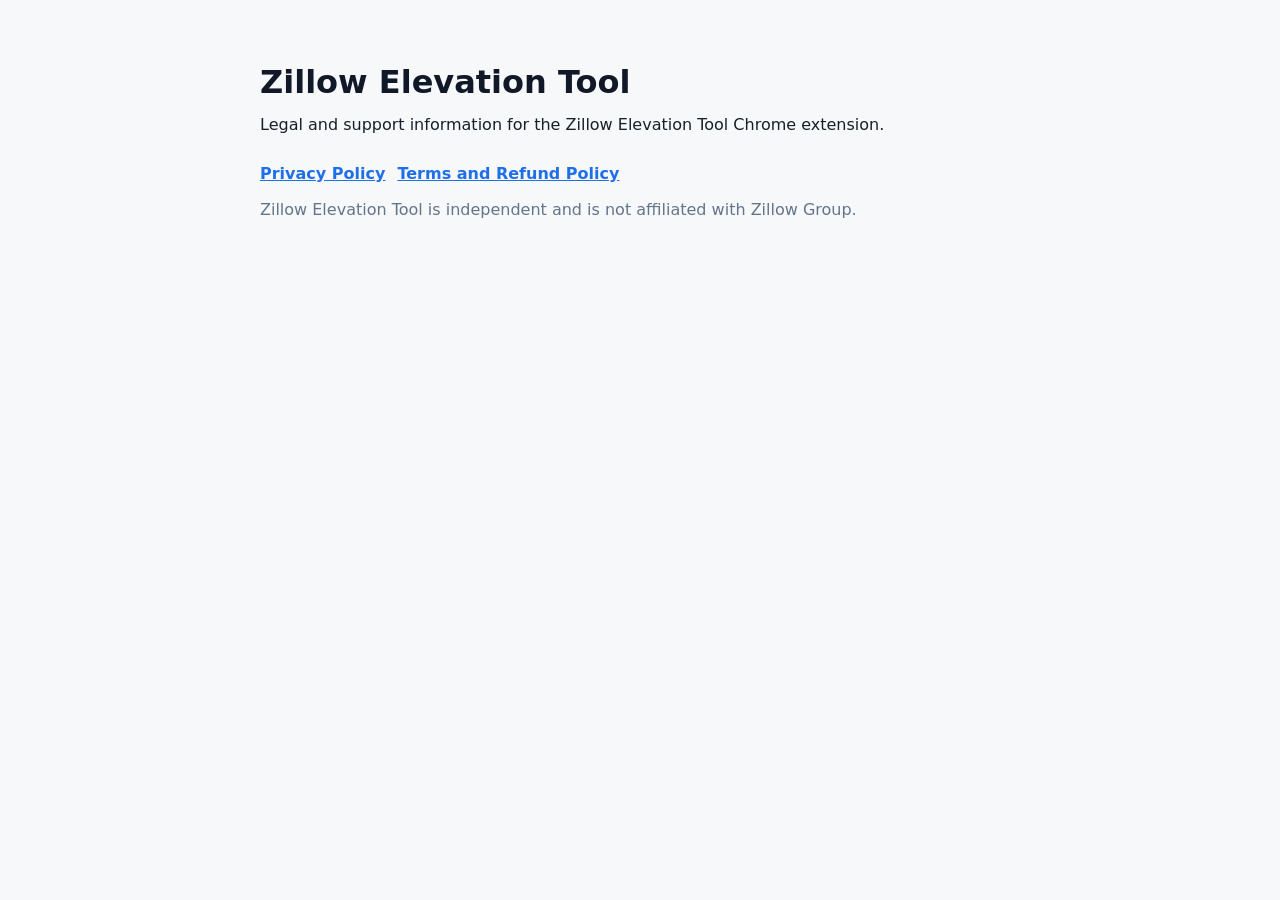
==== index.html @ 198ce844 "Publish legal pages" ====
<!doctype html>
<html lang="en">
  <head>
    <meta charset="utf-8" />
    <meta name="viewport" content="width=device-width, initial-scale=1" />
    <title>Zillow Elevation Tool</title>
    <link rel="stylesheet" href="./styles.css" />
  </head>
  <body>
    <main>
      <h1>Zillow Elevation Tool</h1>
      <p>Legal and support information for the Zillow Elevation Tool Chrome extension.</p>
      <nav>
        <a href="./privacy.html">Privacy Policy</a>
        <a href="./terms.html">Terms and Refund Policy</a>
      </nav>
      <p class="muted">Zillow Elevation Tool is independent and is not affiliated with Zillow Group.</p>
    </main>
  </body>
</html>
---- styles.css ----
body {
  margin: 0;
  background: #f6f8fa;
  color: #17202a;
  font-family: Inter, ui-sans-serif, system-ui, -apple-system, BlinkMacSystemFont, "Segoe UI", sans-serif;
  font-size: 16px;
  line-height: 1.55;
}

main {
  max-width: 760px;
  margin: 0 auto;
  padding: 48px 20px 72px;
}

h1,
h2,
p {
  margin: 0;
}

h1 {
  margin-top: 16px;
  color: #111827;
  font-size: 32px;
  line-height: 1.15;
}

h2 {
  margin-top: 28px;
  color: #1f2937;
  font-size: 18px;
}

p {
  margin-top: 12px;
}

a {
  color: #1f6feb;
  font-weight: 700;
}

nav {
  display: flex;
  flex-wrap: wrap;
  gap: 12px;
  margin-top: 24px;
}

.muted {
  color: #64748b;
}
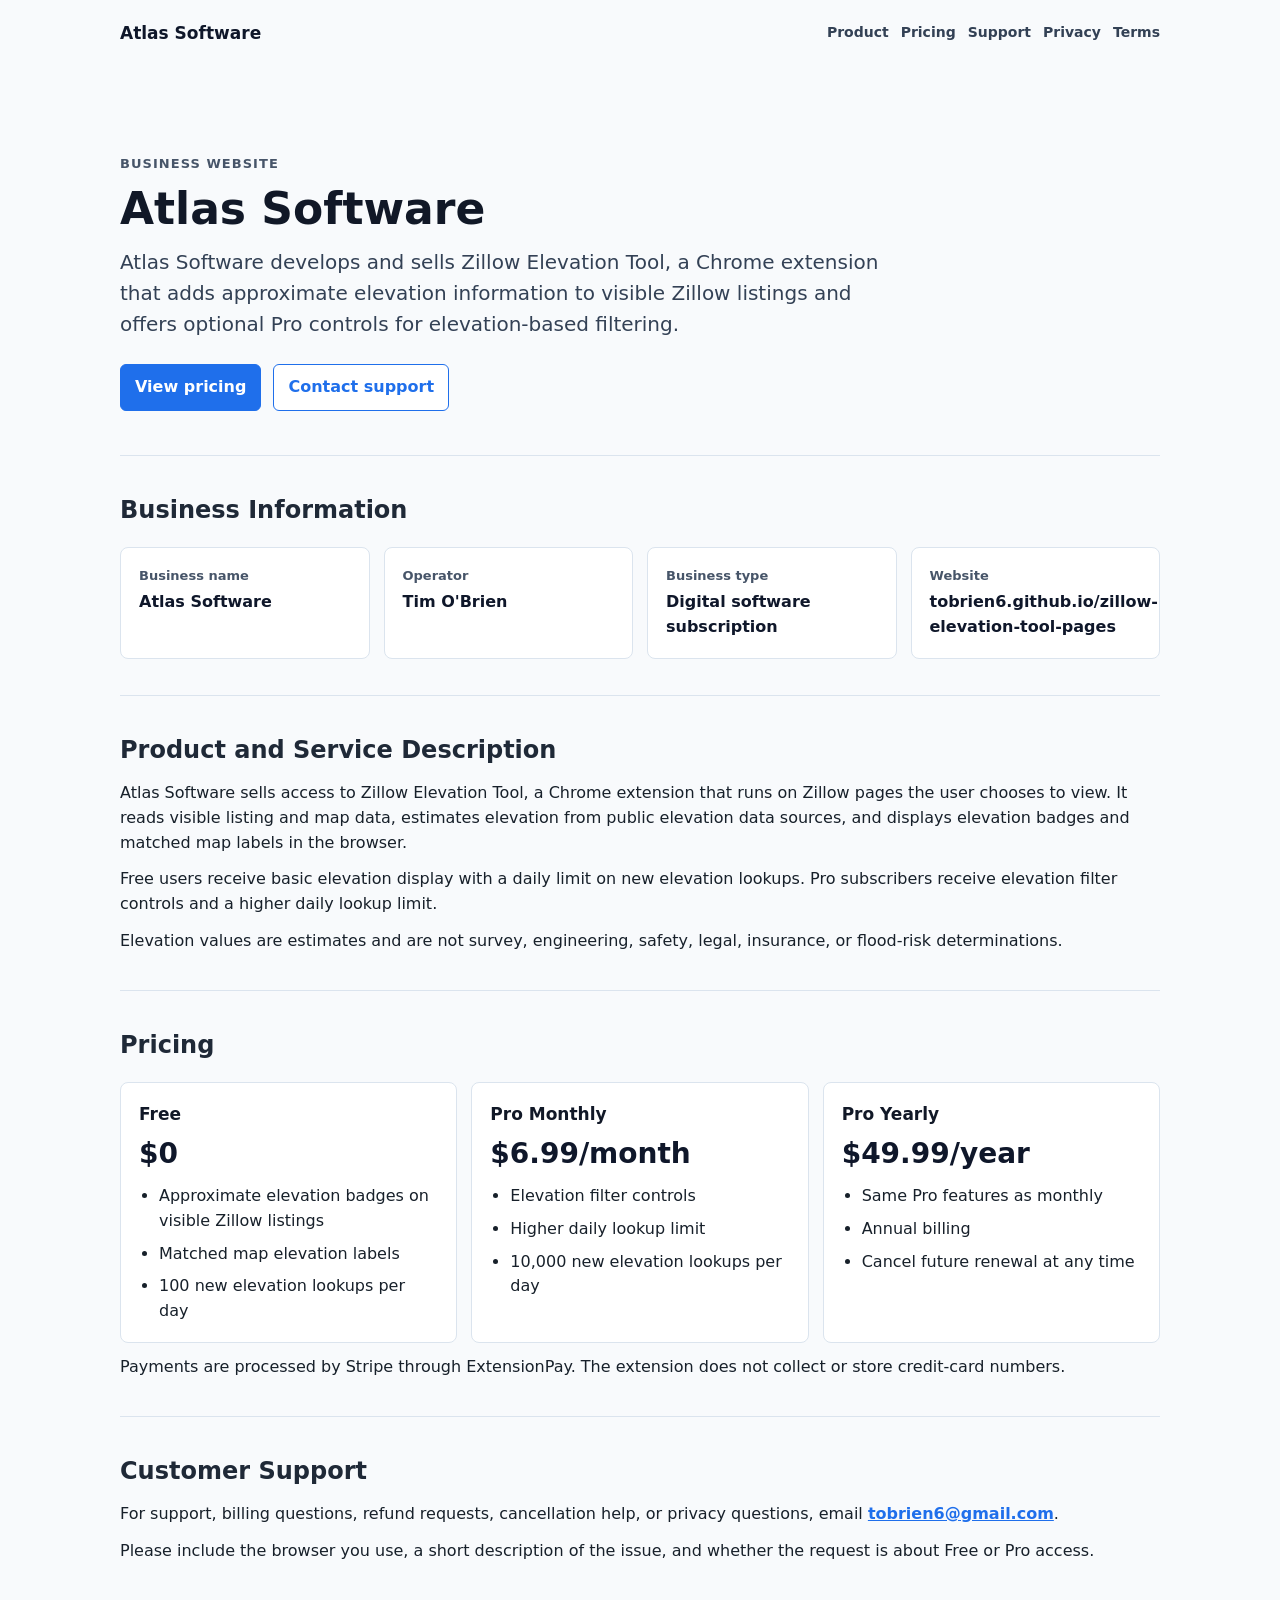
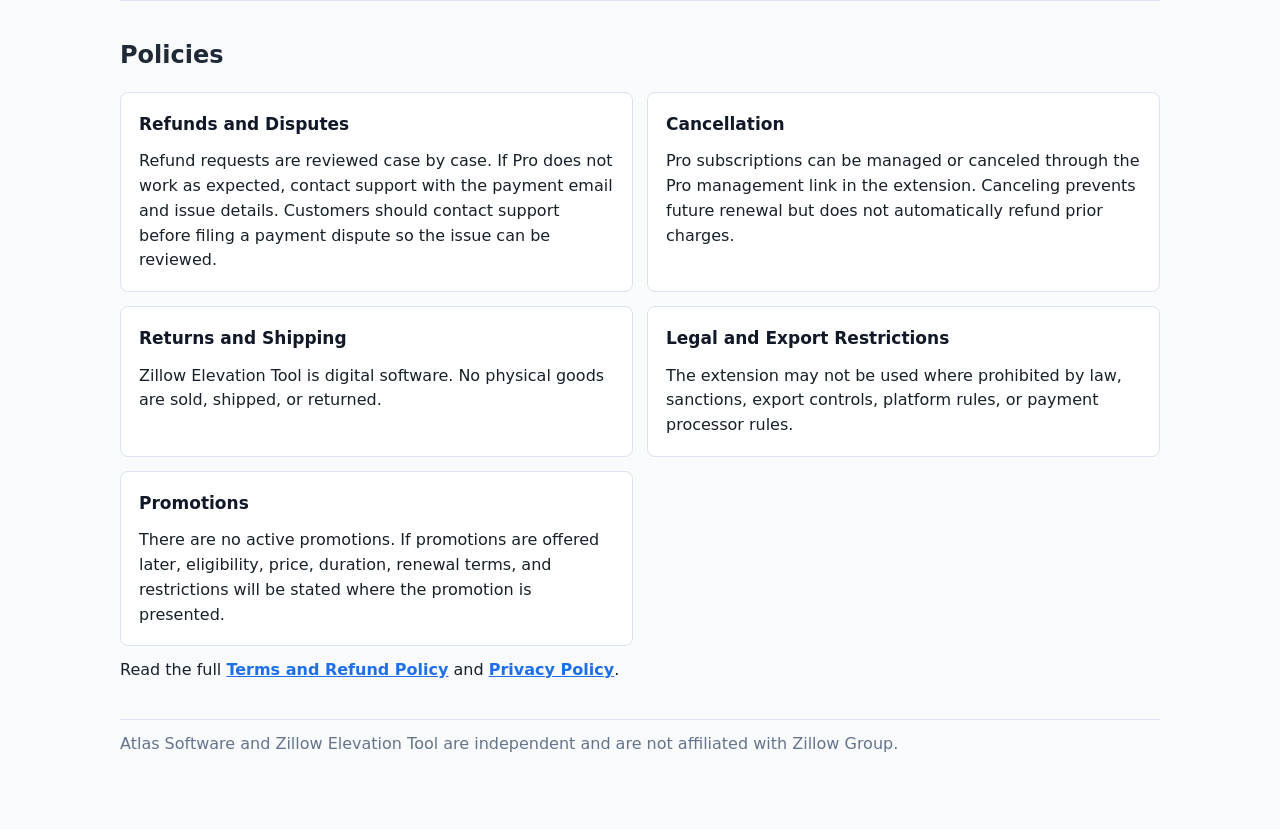
==== commit a9b6ed89: "Update Stripe business website" ====
--- a/index.html
+++ b/index.html
@@ -3,18 +3,186 @@
   <head>
     <meta charset="utf-8" />
     <meta name="viewport" content="width=device-width, initial-scale=1" />
-    <title>Zillow Elevation Tool</title>
+    <meta
+      name="description"
+      content="Business, product, support, pricing, refund, cancellation, and privacy information for Atlas Software and Zillow Elevation Tool."
+    />
+    <title>Atlas Software | Zillow Elevation Tool</title>
     <link rel="stylesheet" href="./styles.css" />
   </head>
   <body>
+    <header class="site-header">
+      <a class="brand" href="./index.html">Atlas Software</a>
+      <nav aria-label="Primary">
+        <a href="#product">Product</a>
+        <a href="#pricing">Pricing</a>
+        <a href="#support">Support</a>
+        <a href="./privacy.html">Privacy</a>
+        <a href="./terms.html">Terms</a>
+      </nav>
+    </header>
+
     <main>
-      <h1>Zillow Elevation Tool</h1>
-      <p>Legal and support information for the Zillow Elevation Tool Chrome extension.</p>
-      <nav>
-        <a href="./privacy.html">Privacy Policy</a>
-        <a href="./terms.html">Terms and Refund Policy</a>
-      </nav>
-      <p class="muted">Zillow Elevation Tool is independent and is not affiliated with Zillow Group.</p>
+      <section class="hero">
+        <p class="eyebrow">Business website</p>
+        <h1>Atlas Software</h1>
+        <p class="lead">
+          Atlas Software develops and sells Zillow Elevation Tool, a Chrome
+          extension that adds approximate elevation information to visible
+          Zillow listings and offers optional Pro controls for elevation-based
+          filtering.
+        </p>
+        <div class="hero-actions">
+          <a class="button" href="#pricing">View pricing</a>
+          <a class="button button-secondary" href="#support">Contact support</a>
+        </div>
+      </section>
+
+      <section id="business" class="section">
+        <h2>Business Information</h2>
+        <div class="detail-grid">
+          <div>
+            <strong>Business name</strong>
+            <span>Atlas Software</span>
+          </div>
+          <div>
+            <strong>Operator</strong>
+            <span>Tim O'Brien</span>
+          </div>
+          <div>
+            <strong>Business type</strong>
+            <span>Digital software subscription</span>
+          </div>
+          <div>
+            <strong>Website</strong>
+            <span>tobrien6.github.io/zillow-elevation-tool-pages</span>
+          </div>
+        </div>
+      </section>
+
+      <section id="product" class="section">
+        <h2>Product and Service Description</h2>
+        <p>
+          Atlas Software sells access to Zillow Elevation Tool, a Chrome
+          extension that runs on Zillow pages the user chooses to view. It reads
+          visible listing and map data, estimates elevation from public
+          elevation data sources, and displays elevation badges and matched map
+          labels in the browser.
+        </p>
+        <p>
+          Free users receive basic elevation display with a daily limit on new
+          elevation lookups. Pro subscribers receive elevation filter controls
+          and a higher daily lookup limit.
+        </p>
+        <p>
+          Elevation values are estimates and are not survey, engineering,
+          safety, legal, insurance, or flood-risk determinations.
+        </p>
+      </section>
+
+      <section id="pricing" class="section">
+        <h2>Pricing</h2>
+        <div class="pricing-grid">
+          <article>
+            <h3>Free</h3>
+            <p class="price">$0</p>
+            <ul>
+              <li>Approximate elevation badges on visible Zillow listings</li>
+              <li>Matched map elevation labels</li>
+              <li>100 new elevation lookups per day</li>
+            </ul>
+          </article>
+          <article>
+            <h3>Pro Monthly</h3>
+            <p class="price">$6.99/month</p>
+            <ul>
+              <li>Elevation filter controls</li>
+              <li>Higher daily lookup limit</li>
+              <li>10,000 new elevation lookups per day</li>
+            </ul>
+          </article>
+          <article>
+            <h3>Pro Yearly</h3>
+            <p class="price">$49.99/year</p>
+            <ul>
+              <li>Same Pro features as monthly</li>
+              <li>Annual billing</li>
+              <li>Cancel future renewal at any time</li>
+            </ul>
+          </article>
+        </div>
+        <p>
+          Payments are processed by Stripe through ExtensionPay. The extension
+          does not collect or store credit-card numbers.
+        </p>
+      </section>
+
+      <section id="support" class="section">
+        <h2>Customer Support</h2>
+        <p>
+          For support, billing questions, refund requests, cancellation help, or
+          privacy questions, email
+          <a href="mailto:tobrien6@gmail.com">tobrien6@gmail.com</a>.
+        </p>
+        <p>
+          Please include the browser you use, a short description of the issue,
+          and whether the request is about Free or Pro access.
+        </p>
+      </section>
+
+      <section id="policies" class="section">
+        <h2>Policies</h2>
+        <div class="policy-list">
+          <article>
+            <h3>Refunds and Disputes</h3>
+            <p>
+              Refund requests are reviewed case by case. If Pro does not work as
+              expected, contact support with the payment email and issue
+              details. Customers should contact support before filing a payment
+              dispute so the issue can be reviewed.
+            </p>
+          </article>
+          <article>
+            <h3>Cancellation</h3>
+            <p>
+              Pro subscriptions can be managed or canceled through the Pro
+              management link in the extension. Canceling prevents future
+              renewal but does not automatically refund prior charges.
+            </p>
+          </article>
+          <article>
+            <h3>Returns and Shipping</h3>
+            <p>
+              Zillow Elevation Tool is digital software. No physical goods are
+              sold, shipped, or returned.
+            </p>
+          </article>
+          <article>
+            <h3>Legal and Export Restrictions</h3>
+            <p>
+              The extension may not be used where prohibited by law, sanctions,
+              export controls, platform rules, or payment processor rules.
+            </p>
+          </article>
+          <article>
+            <h3>Promotions</h3>
+            <p>
+              There are no active promotions. If promotions are offered later,
+              eligibility, price, duration, renewal terms, and restrictions will
+              be stated where the promotion is presented.
+            </p>
+          </article>
+        </div>
+        <p>
+          Read the full <a href="./terms.html">Terms and Refund Policy</a> and
+          <a href="./privacy.html">Privacy Policy</a>.
+        </p>
+      </section>
+
+      <p class="muted">
+        Atlas Software and Zillow Elevation Tool are independent and are not
+        affiliated with Zillow Group.
+      </p>
     </main>
   </body>
 </html>
--- a/styles.css
+++ b/styles.css
@@ -1,35 +1,64 @@
 body {
   margin: 0;
-  background: #f6f8fa;
+  background: #f8fafc;
   color: #17202a;
-  font-family: Inter, ui-sans-serif, system-ui, -apple-system, BlinkMacSystemFont, "Segoe UI", sans-serif;
+  font-family:
+    Inter,
+    ui-sans-serif,
+    system-ui,
+    -apple-system,
+    BlinkMacSystemFont,
+    "Segoe UI",
+    sans-serif;
   font-size: 16px;
   line-height: 1.55;
 }
 
+.site-header {
+  display: flex;
+  align-items: center;
+  justify-content: space-between;
+  gap: 20px;
+  max-width: 1040px;
+  margin: 0 auto;
+  padding: 20px;
+}
+
+.brand {
+  color: #0f172a;
+  font-size: 17px;
+  font-weight: 800;
+  text-decoration: none;
+}
+
 main {
-  max-width: 760px;
+  max-width: 1040px;
   margin: 0 auto;
-  padding: 48px 20px 72px;
+  padding: 20px 20px 72px;
 }
 
 h1,
 h2,
+h3,
 p {
   margin: 0;
 }
 
 h1 {
-  margin-top: 16px;
   color: #111827;
-  font-size: 32px;
+  font-size: 44px;
   line-height: 1.15;
 }
 
 h2 {
-  margin-top: 28px;
+  margin-top: 0;
   color: #1f2937;
-  font-size: 18px;
+  font-size: 24px;
+}
+
+h3 {
+  color: #111827;
+  font-size: 17px;
 }
 
 p {
@@ -45,9 +74,149 @@
   display: flex;
   flex-wrap: wrap;
   gap: 12px;
+}
+
+nav a {
+  color: #334155;
+  font-size: 14px;
+  text-decoration: none;
+}
+
+nav a:hover {
+  color: #1f6feb;
+  text-decoration: underline;
+}
+
+ul {
+  margin: 14px 0 0;
+  padding-left: 20px;
+}
+
+li + li {
+  margin-top: 8px;
+}
+
+.hero {
+  padding: 56px 0 44px;
+  border-bottom: 1px solid #dbe4ee;
+}
+
+.eyebrow {
+  color: #475569;
+  font-size: 13px;
+  font-weight: 800;
+  letter-spacing: 0.08em;
+  margin-bottom: 10px;
+  text-transform: uppercase;
+}
+
+.lead {
+  max-width: 760px;
+  color: #334155;
+  font-size: 20px;
+}
+
+.hero-actions {
+  display: flex;
+  flex-wrap: wrap;
+  gap: 12px;
   margin-top: 24px;
+}
+
+.button {
+  border: 1px solid #1f6feb;
+  border-radius: 6px;
+  background: #1f6feb;
+  color: #ffffff;
+  display: inline-flex;
+  font-weight: 800;
+  padding: 10px 14px;
+  text-decoration: none;
+}
+
+.button-secondary {
+  background: #ffffff;
+  color: #1f6feb;
+}
+
+.section {
+  padding: 36px 0;
+  border-bottom: 1px solid #dbe4ee;
+}
+
+.detail-grid,
+.pricing-grid,
+.policy-list {
+  display: grid;
+  gap: 14px;
+  margin-top: 18px;
+}
+
+.detail-grid {
+  grid-template-columns: repeat(4, minmax(0, 1fr));
+}
+
+.detail-grid div,
+.pricing-grid article,
+.policy-list article {
+  border: 1px solid #dbe4ee;
+  border-radius: 8px;
+  background: #ffffff;
+  padding: 18px;
+}
+
+.detail-grid strong,
+.detail-grid span {
+  display: block;
+}
+
+.detail-grid strong {
+  color: #475569;
+  font-size: 13px;
+}
+
+.detail-grid span {
+  margin-top: 4px;
+  color: #0f172a;
+  font-weight: 700;
+}
+
+.pricing-grid {
+  grid-template-columns: repeat(3, minmax(0, 1fr));
+}
+
+.policy-list {
+  grid-template-columns: repeat(2, minmax(0, 1fr));
+}
+
+.price {
+  color: #0f172a;
+  font-size: 28px;
+  font-weight: 850;
+  line-height: 1.1;
 }
 
 .muted {
   color: #64748b;
 }
+
+@media (max-width: 760px) {
+  .site-header {
+    align-items: flex-start;
+    flex-direction: column;
+  }
+
+  h1 {
+    font-size: 34px;
+  }
+
+  .lead {
+    font-size: 18px;
+  }
+
+  .detail-grid,
+  .pricing-grid,
+  .policy-list {
+    grid-template-columns: 1fr;
+  }
+}
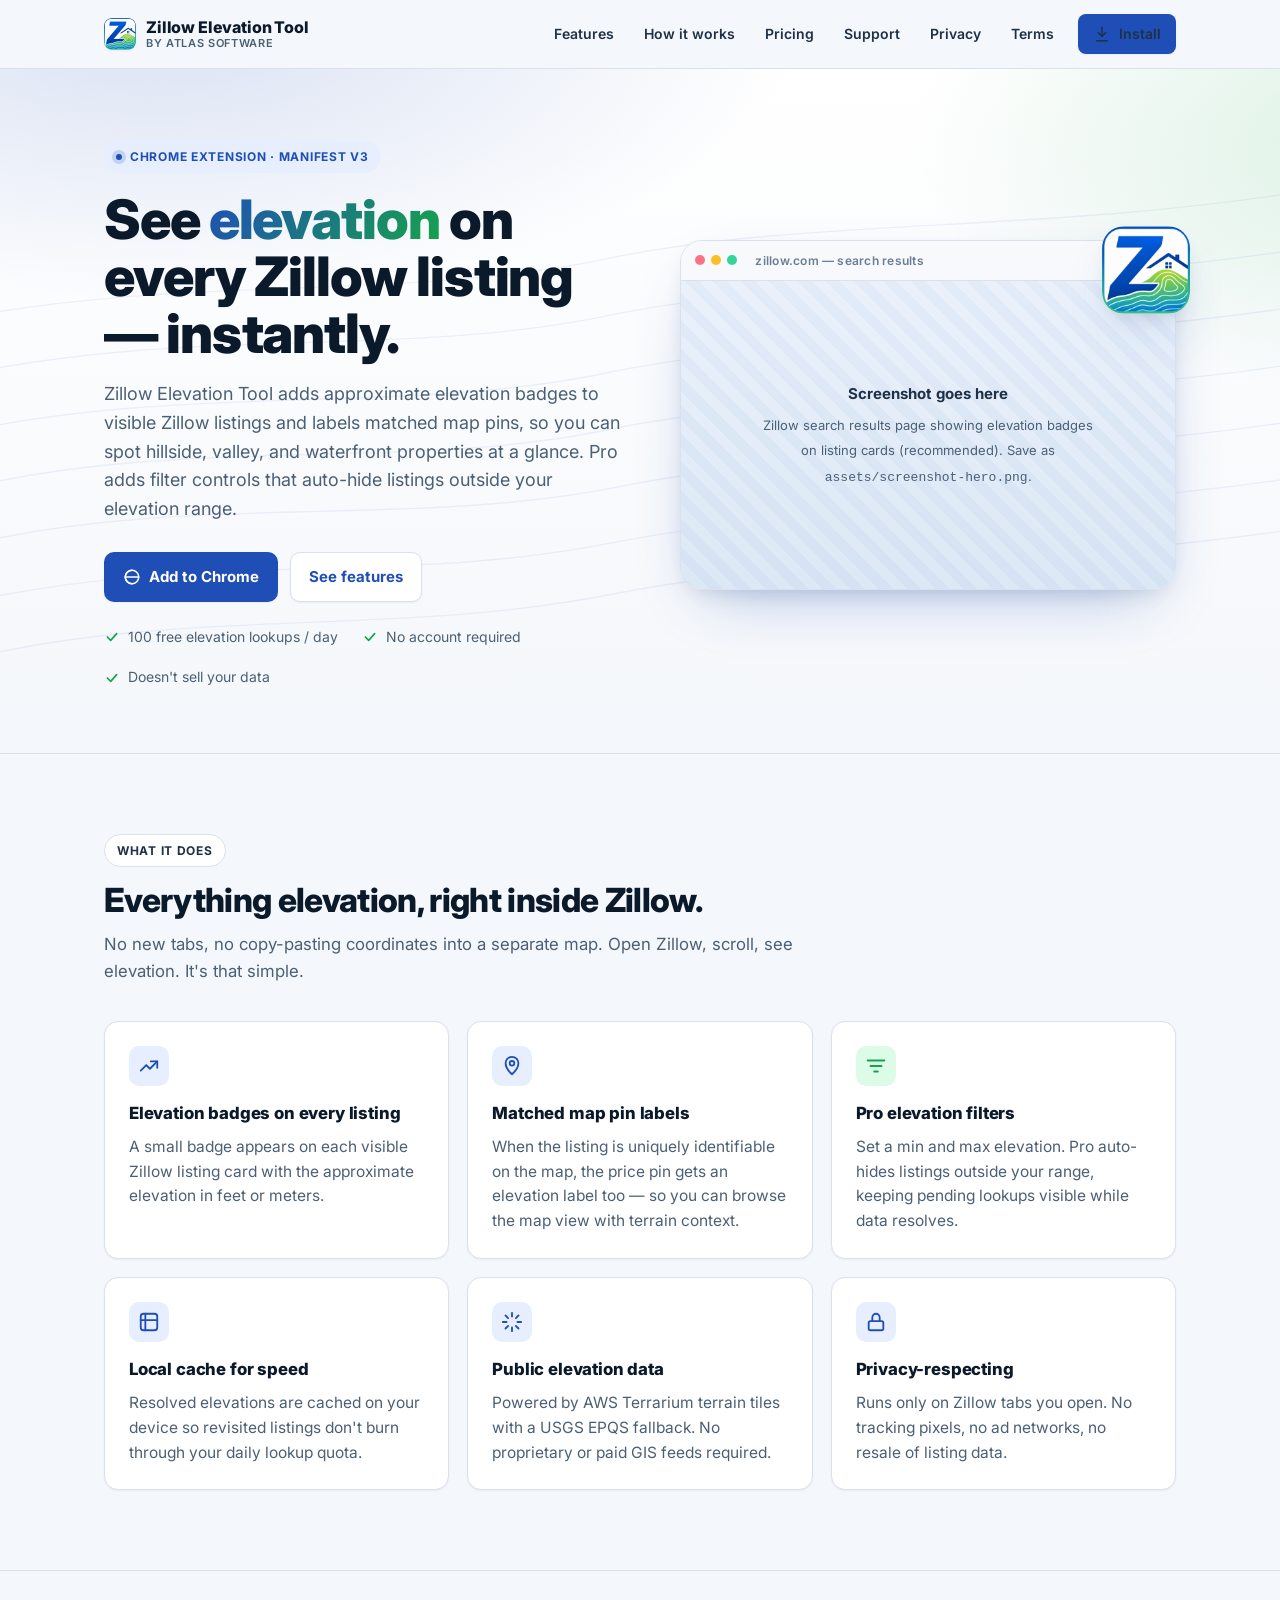
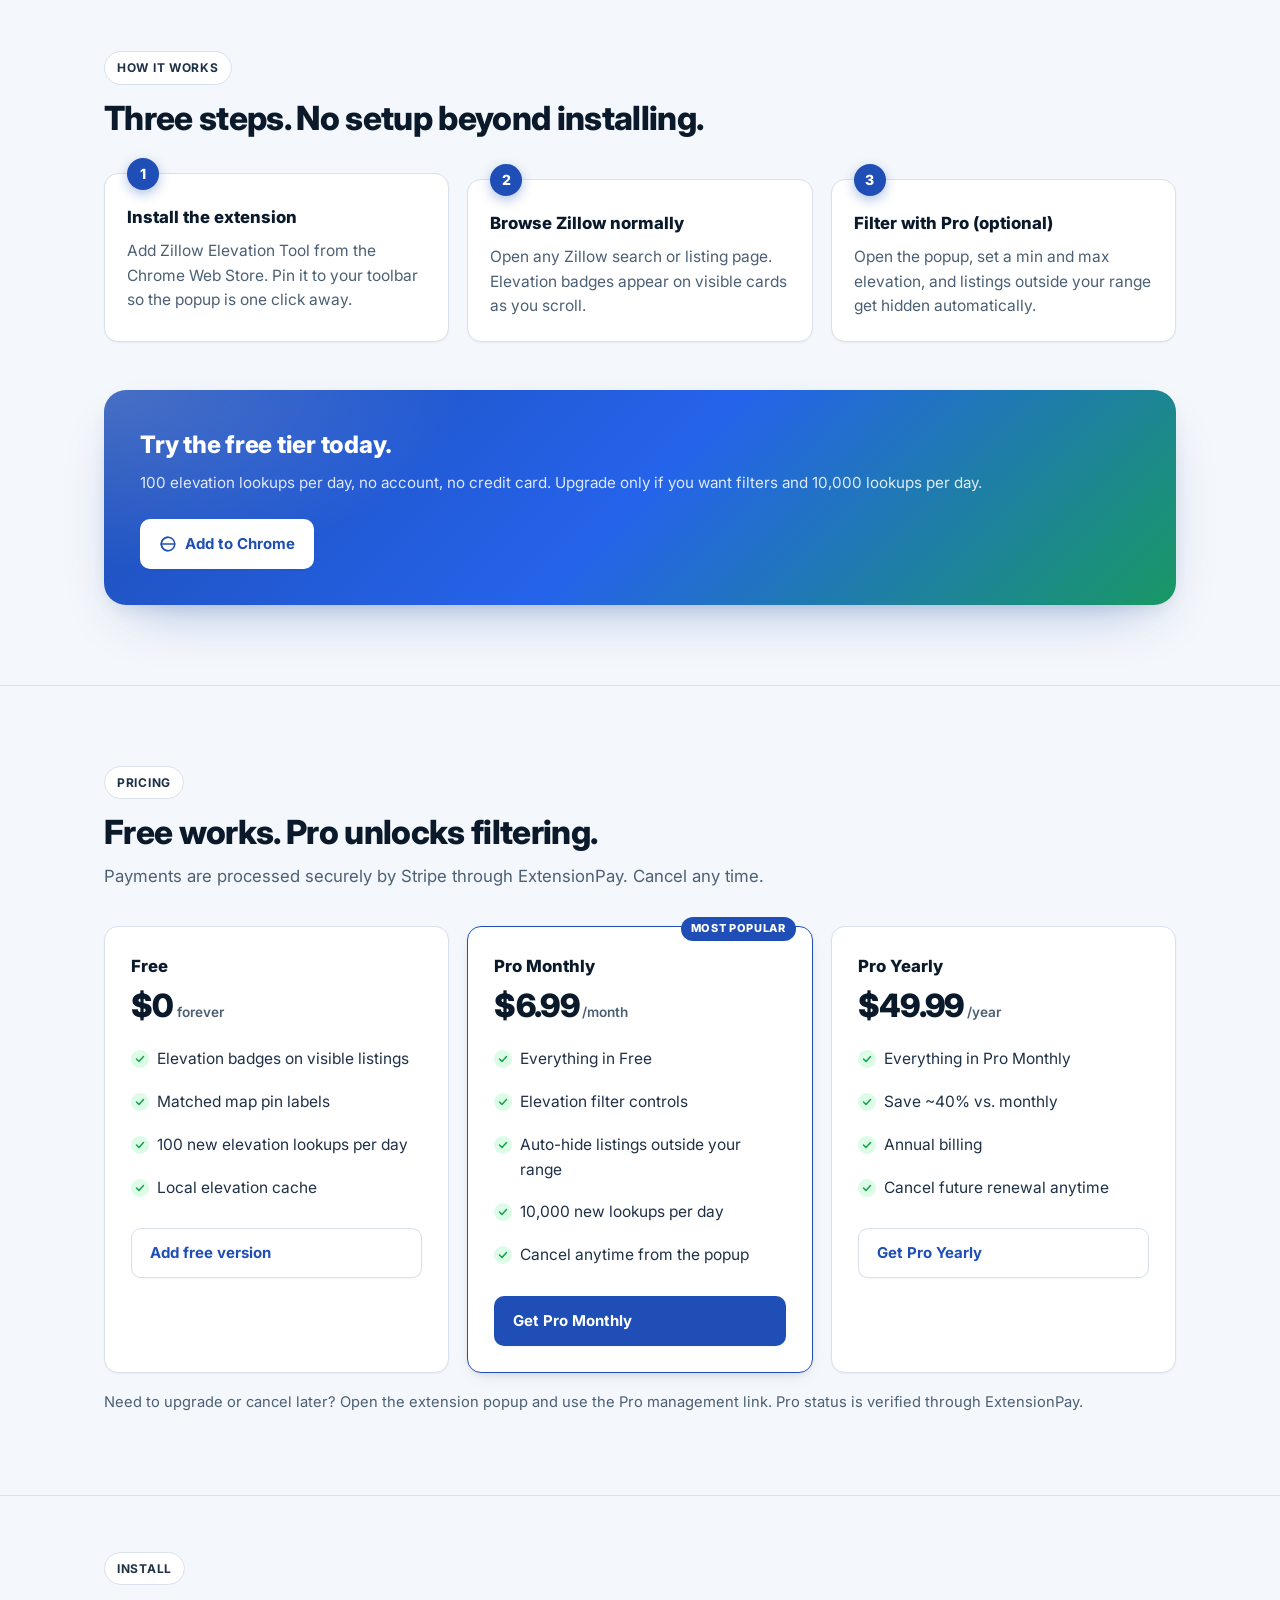
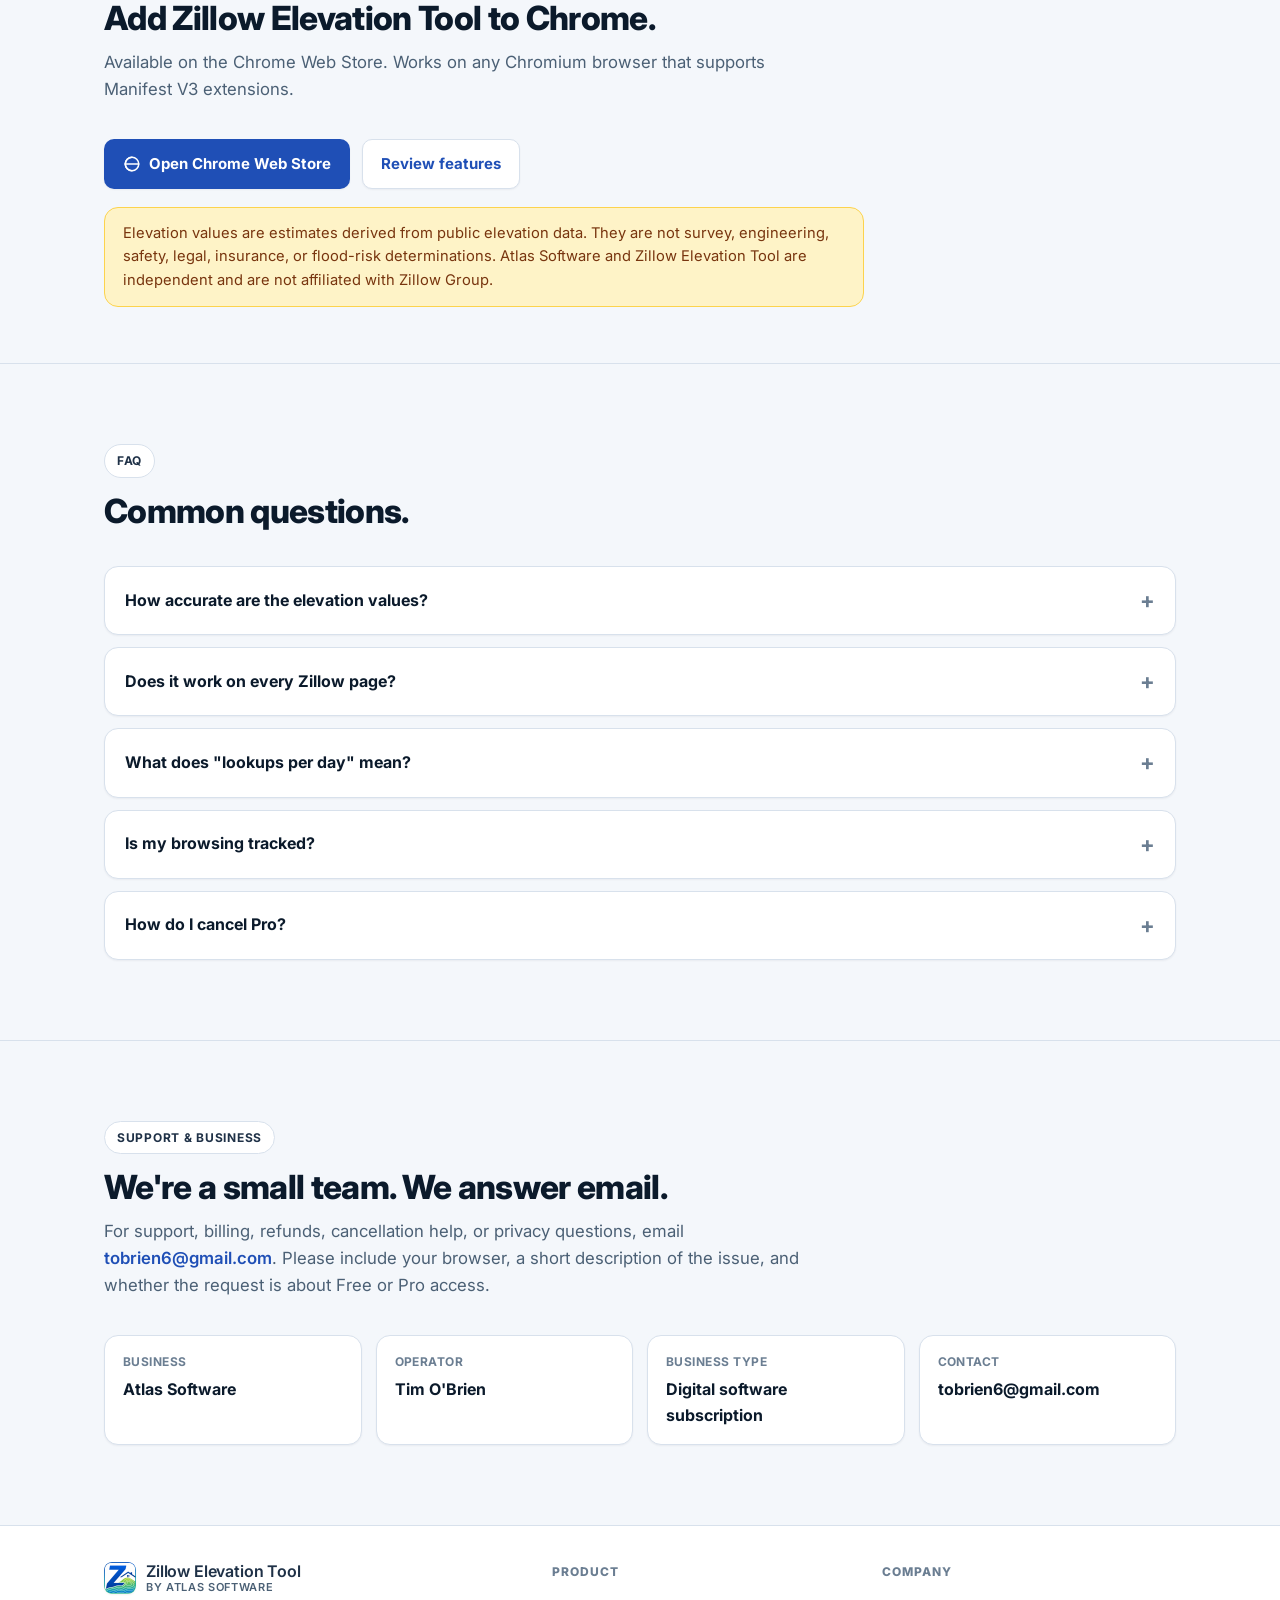
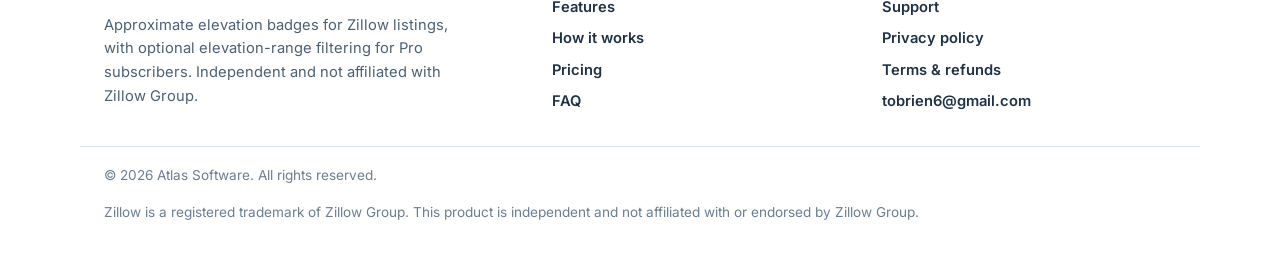
==== commit 6e053030: "Redesign landing page and restyle legal pages Adds a polished marketing landing page with hero, feat" ====
--- a/index.html
+++ b/index.html
@@ -5,184 +5,672 @@
     <meta name="viewport" content="width=device-width, initial-scale=1" />
     <meta
       name="description"
-      content="Business, product, support, pricing, refund, cancellation, and privacy information for Atlas Software and Zillow Elevation Tool."
+      content="Zillow Elevation Tool is a Chrome extension that adds approximate elevation badges to Zillow listings. Free elevation badges, optional Pro elevation filtering."
     />
-    <title>Atlas Software | Zillow Elevation Tool</title>
+    <meta property="og:title" content="Zillow Elevation Tool" />
+    <meta
+      property="og:description"
+      content="See approximate elevation on every Zillow listing. Filter by elevation range with Pro."
+    />
+    <meta property="og:image" content="./assets/icon-512.png" />
+    <meta property="og:type" content="website" />
+    <link rel="icon" type="image/png" href="./assets/icon-128.png" />
+    <link rel="apple-touch-icon" href="./assets/icon-256.png" />
+    <title>Zillow Elevation Tool — See elevation on every Zillow listing</title>
+    <link rel="preconnect" href="https://fonts.googleapis.com" />
+    <link rel="preconnect" href="https://fonts.gstatic.com" crossorigin />
+    <link
+      href="https://fonts.googleapis.com/css2?family=Inter:wght@400;500;600;700;800;900&display=swap"
+      rel="stylesheet"
+    />
     <link rel="stylesheet" href="./styles.css" />
   </head>
   <body>
     <header class="site-header">
-      <a class="brand" href="./index.html">Atlas Software</a>
-      <nav aria-label="Primary">
-        <a href="#product">Product</a>
-        <a href="#pricing">Pricing</a>
-        <a href="#support">Support</a>
-        <a href="./privacy.html">Privacy</a>
-        <a href="./terms.html">Terms</a>
-      </nav>
+      <div class="site-header__inner">
+        <a class="brand" href="./index.html">
+          <img
+            class="brand__logo"
+            src="./assets/icon-128.png"
+            alt="Zillow Elevation Tool logo"
+          />
+          <span class="brand__name">
+            <span>Zillow Elevation Tool</span>
+            <small>by Atlas Software</small>
+          </span>
+        </a>
+        <nav class="nav" aria-label="Primary">
+          <a href="#features">Features</a>
+          <a href="#how">How it works</a>
+          <a href="#pricing">Pricing</a>
+          <a href="#support">Support</a>
+          <a href="./privacy.html">Privacy</a>
+          <a href="./terms.html">Terms</a>
+          <a class="button" href="#install">
+            <svg
+              class="icon"
+              viewBox="0 0 24 24"
+              fill="none"
+              stroke="currentColor"
+              stroke-width="2"
+              stroke-linecap="round"
+              stroke-linejoin="round"
+              aria-hidden="true"
+            >
+              <path d="M12 3v12" />
+              <path d="m7 10 5 5 5-5" />
+              <path d="M5 21h14" />
+            </svg>
+            Install
+          </a>
+        </nav>
+      </div>
     </header>
 
     <main>
       <section class="hero">
-        <p class="eyebrow">Business website</p>
-        <h1>Atlas Software</h1>
-        <p class="lead">
-          Atlas Software develops and sells Zillow Elevation Tool, a Chrome
-          extension that adds approximate elevation information to visible
-          Zillow listings and offers optional Pro controls for elevation-based
-          filtering.
-        </p>
-        <div class="hero-actions">
-          <a class="button" href="#pricing">View pricing</a>
-          <a class="button button-secondary" href="#support">Contact support</a>
+        <div class="container hero__inner">
+          <div class="hero__copy">
+            <span class="eyebrow"
+              ><span class="dot"></span> Chrome extension · Manifest V3</span
+            >
+            <h1>
+              See <em>elevation</em> on every Zillow listing — instantly.
+            </h1>
+            <p class="hero__lead">
+              Zillow Elevation Tool adds approximate elevation badges to visible
+              Zillow listings and labels matched map pins, so you can spot
+              hillside, valley, and waterfront properties at a glance. Pro adds
+              filter controls that auto-hide listings outside your elevation
+              range.
+            </p>
+            <div class="hero__actions">
+              <a class="button" href="#install">
+                <svg
+                  class="icon"
+                  viewBox="0 0 24 24"
+                  fill="none"
+                  stroke="currentColor"
+                  stroke-width="2"
+                  stroke-linecap="round"
+                  stroke-linejoin="round"
+                  aria-hidden="true"
+                >
+                  <circle cx="12" cy="12" r="9" />
+                  <path d="M12 3a9 9 0 0 0 0 18" />
+                  <path d="M3 12h18" />
+                </svg>
+                Add to Chrome
+              </a>
+              <a class="button button-secondary" href="#features">
+                See features
+              </a>
+            </div>
+            <div class="hero__meta">
+              <span class="hero__meta-item">
+                <svg
+                  width="16"
+                  height="16"
+                  viewBox="0 0 24 24"
+                  fill="none"
+                  stroke="currentColor"
+                  stroke-width="2.5"
+                  stroke-linecap="round"
+                  stroke-linejoin="round"
+                  aria-hidden="true"
+                >
+                  <polyline points="5 12 10 17 19 7" />
+                </svg>
+                100 free elevation lookups / day
+              </span>
+              <span class="hero__meta-item">
+                <svg
+                  width="16"
+                  height="16"
+                  viewBox="0 0 24 24"
+                  fill="none"
+                  stroke="currentColor"
+                  stroke-width="2.5"
+                  stroke-linecap="round"
+                  stroke-linejoin="round"
+                  aria-hidden="true"
+                >
+                  <polyline points="5 12 10 17 19 7" />
+                </svg>
+                No account required
+              </span>
+              <span class="hero__meta-item">
+                <svg
+                  width="16"
+                  height="16"
+                  viewBox="0 0 24 24"
+                  fill="none"
+                  stroke="currentColor"
+                  stroke-width="2.5"
+                  stroke-linecap="round"
+                  stroke-linejoin="round"
+                  aria-hidden="true"
+                >
+                  <polyline points="5 12 10 17 19 7" />
+                </svg>
+                Doesn't sell your data
+              </span>
+            </div>
+          </div>
+
+          <div class="hero__art">
+            <img
+              class="hero__logo"
+              src="./assets/icon-256.png"
+              alt=""
+              aria-hidden="true"
+            />
+            <figure class="screenshot" aria-label="Product preview">
+              <div class="screenshot__chrome" aria-hidden="true">
+                <span></span><span></span><span></span>
+                <em>zillow.com — search results</em>
+              </div>
+              <div class="screenshot__body">
+                <!--
+                  REPLACE THIS PLACEHOLDER WITH A SCREENSHOT.
+                  Recommended: a Zillow search results page where multiple
+                  listing cards show their elevation badges, ideally with
+                  varied terrain visible on the map (e.g., a coastal or
+                  hilly market). Save the file as assets/screenshot-hero.png
+                  at roughly 1600x1000 and uncomment the <img> below.
+                -->
+                <!--
+                <img
+                  class="screenshot__image"
+                  src="./assets/screenshot-hero.png"
+                  alt="Zillow search results with elevation badges on each listing card"
+                />
+                -->
+                <div class="screenshot__placeholder">
+                  <strong>Screenshot goes here</strong>
+                  <span>
+                    Zillow search results page showing elevation badges on
+                    listing cards (recommended). Save as
+                    <code>assets/screenshot-hero.png</code>.
+                  </span>
+                </div>
+              </div>
+            </figure>
+          </div>
         </div>
       </section>
 
-      <section id="business" class="section">
-        <h2>Business Information</h2>
-        <div class="detail-grid">
-          <div>
-            <strong>Business name</strong>
-            <span>Atlas Software</span>
-          </div>
-          <div>
-            <strong>Operator</strong>
-            <span>Tim O'Brien</span>
-          </div>
-          <div>
-            <strong>Business type</strong>
-            <span>Digital software subscription</span>
-          </div>
-          <div>
-            <strong>Website</strong>
-            <span>tobrien6.github.io/zillow-elevation-tool-pages</span>
+      <section id="features" class="section">
+        <div class="container">
+          <div class="section__head">
+            <span class="eyebrow">What it does</span>
+            <h2>Everything elevation, right inside Zillow.</h2>
+            <p>
+              No new tabs, no copy-pasting coordinates into a separate map. Open
+              Zillow, scroll, see elevation. It's that simple.
+            </p>
+          </div>
+
+          <div class="features">
+            <article class="feature">
+              <div class="feature__icon" aria-hidden="true">
+                <svg
+                  width="22"
+                  height="22"
+                  viewBox="0 0 24 24"
+                  fill="none"
+                  stroke="currentColor"
+                  stroke-width="2"
+                  stroke-linecap="round"
+                  stroke-linejoin="round"
+                >
+                  <path d="m3 17 6-6 4 4 8-8" />
+                  <path d="M14 7h7v7" />
+                </svg>
+              </div>
+              <h3>Elevation badges on every listing</h3>
+              <p>
+                A small badge appears on each visible Zillow listing card with
+                the approximate elevation in feet or meters.
+              </p>
+            </article>
+
+            <article class="feature">
+              <div class="feature__icon" aria-hidden="true">
+                <svg
+                  width="22"
+                  height="22"
+                  viewBox="0 0 24 24"
+                  fill="none"
+                  stroke="currentColor"
+                  stroke-width="2"
+                  stroke-linecap="round"
+                  stroke-linejoin="round"
+                >
+                  <path d="M12 21s-7-6.2-7-12a7 7 0 0 1 14 0c0 5.8-7 12-7 12Z" />
+                  <circle cx="12" cy="9" r="2.5" />
+                </svg>
+              </div>
+              <h3>Matched map pin labels</h3>
+              <p>
+                When the listing is uniquely identifiable on the map, the price
+                pin gets an elevation label too — so you can browse the map
+                view with terrain context.
+              </p>
+            </article>
+
+            <article class="feature feature--green">
+              <div class="feature__icon" aria-hidden="true">
+                <svg
+                  width="22"
+                  height="22"
+                  viewBox="0 0 24 24"
+                  fill="none"
+                  stroke="currentColor"
+                  stroke-width="2"
+                  stroke-linecap="round"
+                  stroke-linejoin="round"
+                >
+                  <path d="M3 6h18" />
+                  <path d="M6 12h12" />
+                  <path d="M10 18h4" />
+                </svg>
+              </div>
+              <h3>Pro elevation filters</h3>
+              <p>
+                Set a min and max elevation. Pro auto-hides listings outside
+                your range, keeping pending lookups visible while data
+                resolves.
+              </p>
+            </article>
+
+            <article class="feature">
+              <div class="feature__icon" aria-hidden="true">
+                <svg
+                  width="22"
+                  height="22"
+                  viewBox="0 0 24 24"
+                  fill="none"
+                  stroke="currentColor"
+                  stroke-width="2"
+                  stroke-linecap="round"
+                  stroke-linejoin="round"
+                >
+                  <rect x="3" y="3" width="18" height="18" rx="3" />
+                  <path d="M3 10h18" />
+                  <path d="M8 3v18" />
+                </svg>
+              </div>
+              <h3>Local cache for speed</h3>
+              <p>
+                Resolved elevations are cached on your device so revisited
+                listings don't burn through your daily lookup quota.
+              </p>
+            </article>
+
+            <article class="feature">
+              <div class="feature__icon" aria-hidden="true">
+                <svg
+                  width="22"
+                  height="22"
+                  viewBox="0 0 24 24"
+                  fill="none"
+                  stroke="currentColor"
+                  stroke-width="2"
+                  stroke-linecap="round"
+                  stroke-linejoin="round"
+                >
+                  <path d="M12 2v4" />
+                  <path d="M12 18v4" />
+                  <path d="m4.93 4.93 2.83 2.83" />
+                  <path d="m16.24 16.24 2.83 2.83" />
+                  <path d="M2 12h4" />
+                  <path d="M18 12h4" />
+                  <path d="m4.93 19.07 2.83-2.83" />
+                  <path d="m16.24 7.76 2.83-2.83" />
+                </svg>
+              </div>
+              <h3>Public elevation data</h3>
+              <p>
+                Powered by AWS Terrarium terrain tiles with a USGS EPQS
+                fallback. No proprietary or paid GIS feeds required.
+              </p>
+            </article>
+
+            <article class="feature">
+              <div class="feature__icon" aria-hidden="true">
+                <svg
+                  width="22"
+                  height="22"
+                  viewBox="0 0 24 24"
+                  fill="none"
+                  stroke="currentColor"
+                  stroke-width="2"
+                  stroke-linecap="round"
+                  stroke-linejoin="round"
+                >
+                  <rect x="4" y="11" width="16" height="10" rx="2" />
+                  <path d="M8 11V7a4 4 0 0 1 8 0v4" />
+                </svg>
+              </div>
+              <h3>Privacy-respecting</h3>
+              <p>
+                Runs only on Zillow tabs you open. No tracking pixels, no ad
+                networks, no resale of listing data.
+              </p>
+            </article>
           </div>
         </div>
       </section>
 
-      <section id="product" class="section">
-        <h2>Product and Service Description</h2>
-        <p>
-          Atlas Software sells access to Zillow Elevation Tool, a Chrome
-          extension that runs on Zillow pages the user chooses to view. It reads
-          visible listing and map data, estimates elevation from public
-          elevation data sources, and displays elevation badges and matched map
-          labels in the browser.
-        </p>
-        <p>
-          Free users receive basic elevation display with a daily limit on new
-          elevation lookups. Pro subscribers receive elevation filter controls
-          and a higher daily lookup limit.
-        </p>
-        <p>
-          Elevation values are estimates and are not survey, engineering,
-          safety, legal, insurance, or flood-risk determinations.
-        </p>
+      <section id="how" class="section">
+        <div class="container">
+          <div class="section__head">
+            <span class="eyebrow">How it works</span>
+            <h2>Three steps. No setup beyond installing.</h2>
+          </div>
+
+          <ol class="steps" style="list-style: none; padding: 0">
+            <li class="step">
+              <h3>Install the extension</h3>
+              <p>
+                Add Zillow Elevation Tool from the Chrome Web Store. Pin it to
+                your toolbar so the popup is one click away.
+              </p>
+            </li>
+            <li class="step">
+              <h3>Browse Zillow normally</h3>
+              <p>
+                Open any Zillow search or listing page. Elevation badges
+                appear on visible cards as you scroll.
+              </p>
+            </li>
+            <li class="step">
+              <h3>Filter with Pro (optional)</h3>
+              <p>
+                Open the popup, set a min and max elevation, and listings
+                outside your range get hidden automatically.
+              </p>
+            </li>
+          </ol>
+
+          <div class="cta-banner">
+            <div>
+              <h2>Try the free tier today.</h2>
+              <p>
+                100 elevation lookups per day, no account, no credit card.
+                Upgrade only if you want filters and 10,000 lookups per day.
+              </p>
+            </div>
+            <a class="button" href="#install">
+              <svg
+                class="icon"
+                viewBox="0 0 24 24"
+                fill="none"
+                stroke="currentColor"
+                stroke-width="2"
+                stroke-linecap="round"
+                stroke-linejoin="round"
+                aria-hidden="true"
+              >
+                <circle cx="12" cy="12" r="9" />
+                <path d="M3 12h18" />
+                <path d="M12 3a9 9 0 0 0 0 18" />
+              </svg>
+              Add to Chrome
+            </a>
+          </div>
+        </div>
       </section>
 
       <section id="pricing" class="section">
-        <h2>Pricing</h2>
-        <div class="pricing-grid">
-          <article>
-            <h3>Free</h3>
-            <p class="price">$0</p>
-            <ul>
-              <li>Approximate elevation badges on visible Zillow listings</li>
-              <li>Matched map elevation labels</li>
-              <li>100 new elevation lookups per day</li>
-            </ul>
-          </article>
-          <article>
-            <h3>Pro Monthly</h3>
-            <p class="price">$6.99/month</p>
-            <ul>
-              <li>Elevation filter controls</li>
-              <li>Higher daily lookup limit</li>
-              <li>10,000 new elevation lookups per day</li>
-            </ul>
-          </article>
-          <article>
-            <h3>Pro Yearly</h3>
-            <p class="price">$49.99/year</p>
-            <ul>
-              <li>Same Pro features as monthly</li>
-              <li>Annual billing</li>
-              <li>Cancel future renewal at any time</li>
-            </ul>
-          </article>
-        </div>
-        <p>
-          Payments are processed by Stripe through ExtensionPay. The extension
-          does not collect or store credit-card numbers.
-        </p>
+        <div class="container">
+          <div class="section__head">
+            <span class="eyebrow">Pricing</span>
+            <h2>Free works. Pro unlocks filtering.</h2>
+            <p>
+              Payments are processed securely by Stripe through ExtensionPay.
+              Cancel any time.
+            </p>
+          </div>
+
+          <div class="pricing-grid">
+            <article class="plan">
+              <h3>Free</h3>
+              <p class="plan__price">$0<small> forever</small></p>
+              <ul class="plan__list">
+                <li>Elevation badges on visible listings</li>
+                <li>Matched map pin labels</li>
+                <li>100 new elevation lookups per day</li>
+                <li>Local elevation cache</li>
+              </ul>
+              <a class="button button-secondary plan__cta" href="#install">
+                Add free version
+              </a>
+            </article>
+
+            <article class="plan plan--featured">
+              <span class="plan__tag">Most popular</span>
+              <h3>Pro Monthly</h3>
+              <p class="plan__price">$6.99<small> /month</small></p>
+              <ul class="plan__list">
+                <li>Everything in Free</li>
+                <li>Elevation filter controls</li>
+                <li>Auto-hide listings outside your range</li>
+                <li>10,000 new lookups per day</li>
+                <li>Cancel anytime from the popup</li>
+              </ul>
+              <a class="button plan__cta" href="#install">
+                Get Pro Monthly
+              </a>
+            </article>
+
+            <article class="plan">
+              <h3>Pro Yearly</h3>
+              <p class="plan__price">$49.99<small> /year</small></p>
+              <ul class="plan__list">
+                <li>Everything in Pro Monthly</li>
+                <li>Save ~40% vs. monthly</li>
+                <li>Annual billing</li>
+                <li>Cancel future renewal anytime</li>
+              </ul>
+              <a class="button button-secondary plan__cta" href="#install">
+                Get Pro Yearly
+              </a>
+            </article>
+          </div>
+
+          <p class="pricing-note">
+            Need to upgrade or cancel later? Open the extension popup and use
+            the Pro management link. Pro status is verified through
+            ExtensionPay.
+          </p>
+        </div>
       </section>
 
+      <section id="install" class="section section--tight">
+        <div class="container">
+          <div class="section__head">
+            <span class="eyebrow">Install</span>
+            <h2>Add Zillow Elevation Tool to Chrome.</h2>
+            <p>
+              Available on the Chrome Web Store. Works on any Chromium browser
+              that supports Manifest V3 extensions.
+            </p>
+          </div>
+          <div class="hero__actions">
+            <a class="button" href="#" aria-label="Open Chrome Web Store listing">
+              <svg
+                class="icon"
+                viewBox="0 0 24 24"
+                fill="none"
+                stroke="currentColor"
+                stroke-width="2"
+                stroke-linecap="round"
+                stroke-linejoin="round"
+                aria-hidden="true"
+              >
+                <circle cx="12" cy="12" r="9" />
+                <path d="M3 12h18" />
+                <path d="M12 3a9 9 0 0 0 0 18" />
+              </svg>
+              Open Chrome Web Store
+            </a>
+            <a class="button button-secondary" href="#features">
+              Review features
+            </a>
+          </div>
+          <p class="disclaimer" style="max-width: 760px">
+            Elevation values are estimates derived from public elevation data.
+            They are not survey, engineering, safety, legal, insurance, or
+            flood-risk determinations. Atlas Software and Zillow Elevation Tool
+            are independent and are not affiliated with Zillow Group.
+          </p>
+        </div>
+      </section>
+
+      <section id="faq" class="section">
+        <div class="container">
+          <div class="section__head">
+            <span class="eyebrow">FAQ</span>
+            <h2>Common questions.</h2>
+          </div>
+
+          <div class="faq">
+            <details>
+              <summary>How accurate are the elevation values?</summary>
+              <p>
+                Elevation is sampled from public terrain data (AWS Terrarium
+                tiles with USGS EPQS fallback) at the listing's coordinates.
+                Expect typical accuracy within a few meters in well-mapped
+                areas. Use it for relative comparisons between listings, not
+                for survey-grade decisions.
+              </p>
+            </details>
+            <details>
+              <summary>Does it work on every Zillow page?</summary>
+              <p>
+                It works on Zillow search results, map view, and individual
+                listing detail pages. Listings without coordinates available
+                in the page or map data show a "coordinates unavailable"
+                state — they are not geocoded by default to keep your daily
+                lookup quota meaningful.
+              </p>
+            </details>
+            <details>
+              <summary>What does "lookups per day" mean?</summary>
+              <p>
+                A "lookup" is a new elevation request the extension hasn't
+                cached yet. Cached results don't count, so revisiting the same
+                listing is free. Quotas reset by UTC date.
+              </p>
+            </details>
+            <details>
+              <summary>Is my browsing tracked?</summary>
+              <p>
+                No. The extension only runs on Zillow tabs you open, only sends
+                coordinates to public elevation providers to fetch elevation
+                values, and stores cache and settings locally in Chrome
+                extension storage. See the
+                <a href="./privacy.html">privacy policy</a> for details.
+              </p>
+            </details>
+            <details>
+              <summary>How do I cancel Pro?</summary>
+              <p>
+                Open the extension popup and use the Pro management link.
+                Cancellation prevents future renewal. For refund questions,
+                email
+                <a href="mailto:tobrien6@gmail.com">tobrien6@gmail.com</a>.
+              </p>
+            </details>
+          </div>
+        </div>
+      </section>
+
       <section id="support" class="section">
-        <h2>Customer Support</h2>
-        <p>
-          For support, billing questions, refund requests, cancellation help, or
-          privacy questions, email
-          <a href="mailto:tobrien6@gmail.com">tobrien6@gmail.com</a>.
-        </p>
-        <p>
-          Please include the browser you use, a short description of the issue,
-          and whether the request is about Free or Pro access.
-        </p>
+        <div class="container">
+          <div class="section__head">
+            <span class="eyebrow">Support &amp; business</span>
+            <h2>We're a small team. We answer email.</h2>
+            <p>
+              For support, billing, refunds, cancellation help, or privacy
+              questions, email
+              <a href="mailto:tobrien6@gmail.com">tobrien6@gmail.com</a>.
+              Please include your browser, a short description of the issue,
+              and whether the request is about Free or Pro access.
+            </p>
+          </div>
+          <div class="detail-grid">
+            <div>
+              <strong>Business</strong>
+              <span>Atlas Software</span>
+            </div>
+            <div>
+              <strong>Operator</strong>
+              <span>Tim O'Brien</span>
+            </div>
+            <div>
+              <strong>Business type</strong>
+              <span>Digital software subscription</span>
+            </div>
+            <div>
+              <strong>Contact</strong>
+              <span>tobrien6@gmail.com</span>
+            </div>
+          </div>
+        </div>
       </section>
-
-      <section id="policies" class="section">
-        <h2>Policies</h2>
-        <div class="policy-list">
-          <article>
-            <h3>Refunds and Disputes</h3>
-            <p>
-              Refund requests are reviewed case by case. If Pro does not work as
-              expected, contact support with the payment email and issue
-              details. Customers should contact support before filing a payment
-              dispute so the issue can be reviewed.
-            </p>
-          </article>
-          <article>
-            <h3>Cancellation</h3>
-            <p>
-              Pro subscriptions can be managed or canceled through the Pro
-              management link in the extension. Canceling prevents future
-              renewal but does not automatically refund prior charges.
-            </p>
-          </article>
-          <article>
-            <h3>Returns and Shipping</h3>
-            <p>
-              Zillow Elevation Tool is digital software. No physical goods are
-              sold, shipped, or returned.
-            </p>
-          </article>
-          <article>
-            <h3>Legal and Export Restrictions</h3>
-            <p>
-              The extension may not be used where prohibited by law, sanctions,
-              export controls, platform rules, or payment processor rules.
-            </p>
-          </article>
-          <article>
-            <h3>Promotions</h3>
-            <p>
-              There are no active promotions. If promotions are offered later,
-              eligibility, price, duration, renewal terms, and restrictions will
-              be stated where the promotion is presented.
-            </p>
-          </article>
-        </div>
-        <p>
-          Read the full <a href="./terms.html">Terms and Refund Policy</a> and
-          <a href="./privacy.html">Privacy Policy</a>.
-        </p>
-      </section>
-
-      <p class="muted">
-        Atlas Software and Zillow Elevation Tool are independent and are not
-        affiliated with Zillow Group.
-      </p>
     </main>
+
+    <footer class="site-footer">
+      <div class="container site-footer__inner">
+        <div class="site-footer__brand">
+          <a class="brand" href="./index.html">
+            <img
+              class="brand__logo"
+              src="./assets/icon-128.png"
+              alt="Zillow Elevation Tool logo"
+            />
+            <span class="brand__name">
+              <span>Zillow Elevation Tool</span>
+              <small>by Atlas Software</small>
+            </span>
+          </a>
+          <p>
+            Approximate elevation badges for Zillow listings, with optional
+            elevation-range filtering for Pro subscribers. Independent and
+            not affiliated with Zillow Group.
+          </p>
+        </div>
+        <div>
+          <h4>Product</h4>
+          <ul>
+            <li><a href="#features">Features</a></li>
+            <li><a href="#how">How it works</a></li>
+            <li><a href="#pricing">Pricing</a></li>
+            <li><a href="#faq">FAQ</a></li>
+          </ul>
+        </div>
+        <div>
+          <h4>Company</h4>
+          <ul>
+            <li><a href="#support">Support</a></li>
+            <li><a href="./privacy.html">Privacy policy</a></li>
+            <li><a href="./terms.html">Terms &amp; refunds</a></li>
+            <li>
+              <a href="mailto:tobrien6@gmail.com">tobrien6@gmail.com</a>
+            </li>
+          </ul>
+        </div>
+      </div>
+      <div class="container site-footer__legal">
+        <span>© 2026 Atlas Software. All rights reserved.</span>
+        <span>
+          Zillow is a registered trademark of Zillow Group. This product is
+          independent and not affiliated with or endorsed by Zillow Group.
+        </span>
+      </div>
+    </footer>
   </body>
 </html>
--- a/styles.css
+++ b/styles.css
@@ -1,7 +1,41 @@
+:root {
+  --ink: #0b1a2b;
+  --ink-soft: #1f3147;
+  --muted: #4b6075;
+  --muted-2: #6b7e92;
+  --line: #d8e1ec;
+  --line-soft: #e8eef6;
+  --bg: #f4f7fb;
+  --bg-card: #ffffff;
+  --brand: #1f4fb6;
+  --brand-hover: #1a44a0;
+  --brand-soft: #e7efff;
+  --accent: #16a34a;
+  --accent-soft: #dcfce7;
+  --warn: #b45309;
+  --warn-soft: #fef3c7;
+  --shadow-sm: 0 1px 2px rgba(11, 26, 43, 0.05);
+  --shadow-md: 0 6px 18px -8px rgba(11, 26, 43, 0.18),
+    0 2px 4px rgba(11, 26, 43, 0.04);
+  --shadow-lg: 0 24px 60px -28px rgba(31, 79, 182, 0.45),
+    0 8px 22px -10px rgba(11, 26, 43, 0.16);
+  --radius-sm: 8px;
+  --radius: 14px;
+  --radius-lg: 22px;
+}
+
+* {
+  box-sizing: border-box;
+}
+
+html {
+  scroll-behavior: smooth;
+}
+
 body {
   margin: 0;
-  background: #f8fafc;
-  color: #17202a;
+  background: var(--bg);
+  color: var(--ink);
   font-family:
     Inter,
     ui-sans-serif,
@@ -11,212 +45,939 @@
     "Segoe UI",
     sans-serif;
   font-size: 16px;
-  line-height: 1.55;
-}
-
-.site-header {
-  display: flex;
-  align-items: center;
-  justify-content: space-between;
-  gap: 20px;
-  max-width: 1040px;
-  margin: 0 auto;
-  padding: 20px;
-}
-
-.brand {
-  color: #0f172a;
-  font-size: 17px;
-  font-weight: 800;
+  line-height: 1.6;
+  -webkit-font-smoothing: antialiased;
+}
+
+img {
+  max-width: 100%;
+  display: block;
+}
+
+a {
+  color: var(--brand);
+  font-weight: 600;
   text-decoration: none;
 }
 
-main {
-  max-width: 1040px;
-  margin: 0 auto;
-  padding: 20px 20px 72px;
+a:hover {
+  text-decoration: underline;
 }
 
 h1,
 h2,
 h3,
-p {
+h4,
+p,
+ul,
+figure {
   margin: 0;
 }
 
-h1 {
-  color: #111827;
-  font-size: 44px;
-  line-height: 1.15;
-}
-
-h2 {
-  margin-top: 0;
-  color: #1f2937;
-  font-size: 24px;
-}
-
-h3 {
-  color: #111827;
-  font-size: 17px;
-}
-
-p {
-  margin-top: 12px;
-}
-
-a {
-  color: #1f6feb;
+ul {
+  padding-left: 1.1rem;
+}
+
+li + li {
+  margin-top: 6px;
+}
+
+.container {
+  max-width: 1120px;
+  margin: 0 auto;
+  padding: 0 24px;
+}
+
+/* Header / nav */
+.site-header {
+  position: sticky;
+  top: 0;
+  z-index: 50;
+  backdrop-filter: saturate(140%) blur(10px);
+  background: rgba(244, 247, 251, 0.85);
+  border-bottom: 1px solid var(--line);
+}
+
+.site-header__inner {
+  display: flex;
+  align-items: center;
+  justify-content: space-between;
+  gap: 20px;
+  padding: 14px 24px;
+  max-width: 1120px;
+  margin: 0 auto;
+}
+
+.brand {
+  display: inline-flex;
+  align-items: center;
+  gap: 10px;
+  color: var(--ink);
+  font-weight: 800;
+  font-size: 16px;
+  letter-spacing: -0.01em;
+}
+
+.brand:hover {
+  text-decoration: none;
+}
+
+.brand__logo {
+  width: 32px;
+  height: 32px;
+  border-radius: 8px;
+  box-shadow: var(--shadow-sm);
+}
+
+.brand__name {
+  display: flex;
+  flex-direction: column;
+  line-height: 1.1;
+}
+
+.brand__name small {
+  color: var(--muted);
+  font-size: 11px;
+  font-weight: 600;
+  letter-spacing: 0.06em;
+  text-transform: uppercase;
+}
+
+.nav {
+  display: flex;
+  align-items: center;
+  flex-wrap: wrap;
+  gap: 6px;
+}
+
+.nav a {
+  color: var(--ink-soft);
+  font-size: 14px;
+  font-weight: 600;
+  padding: 8px 12px;
+  border-radius: 8px;
+}
+
+.nav a:hover {
+  background: var(--brand-soft);
+  color: var(--brand);
+  text-decoration: none;
+}
+
+.nav .button {
+  margin-left: 6px;
+  padding: 8px 14px;
+  font-size: 14px;
+}
+
+/* Buttons */
+.button {
+  display: inline-flex;
+  align-items: center;
+  gap: 8px;
+  padding: 12px 18px;
+  border-radius: 10px;
+  border: 1px solid transparent;
+  background: var(--brand);
+  color: #fff;
   font-weight: 700;
-}
-
-nav {
+  font-size: 15px;
+  text-decoration: none;
+  transition:
+    transform 0.06s ease,
+    background 0.15s ease,
+    border-color 0.15s ease;
+  box-shadow: var(--shadow-sm);
+}
+
+.button:hover {
+  background: var(--brand-hover);
+  text-decoration: none;
+  transform: translateY(-1px);
+}
+
+.button-secondary {
+  background: #fff;
+  color: var(--brand);
+  border-color: var(--line);
+}
+
+.button-secondary:hover {
+  background: #fff;
+  border-color: var(--brand);
+}
+
+.button-ghost {
+  background: transparent;
+  color: var(--ink-soft);
+  border-color: transparent;
+  box-shadow: none;
+}
+
+.button-ghost:hover {
+  background: var(--line-soft);
+}
+
+.icon {
+  width: 18px;
+  height: 18px;
+}
+
+/* Hero */
+.hero {
+  position: relative;
+  overflow: hidden;
+  padding: 72px 0 64px;
+  background:
+    radial-gradient(
+      1100px 500px at 12% -10%,
+      rgba(31, 79, 182, 0.18),
+      transparent 60%
+    ),
+    radial-gradient(
+      900px 480px at 110% 10%,
+      rgba(22, 163, 74, 0.15),
+      transparent 55%
+    ),
+    linear-gradient(180deg, #ffffff 0%, var(--bg) 100%);
+  border-bottom: 1px solid var(--line);
+}
+
+.hero::before {
+  content: "";
+  position: absolute;
+  inset: 0;
+  background-image: url("data:image/svg+xml;utf8,<svg xmlns='http://www.w3.org/2000/svg' viewBox='0 0 1200 600'><g fill='none' stroke='%231f4fb6' stroke-opacity='0.08' stroke-width='1.2'><path d='M0,520 C200,470 380,500 580,460 C760,425 950,440 1200,400'/><path d='M0,470 C220,420 380,455 580,415 C760,380 950,395 1200,355'/><path d='M0,420 C200,370 400,405 590,365 C770,330 960,345 1200,305'/><path d='M0,370 C200,320 400,355 580,315 C760,280 960,295 1200,255'/><path d='M0,320 C200,275 400,305 580,265 C760,230 960,245 1200,205'/><path d='M0,270 C200,225 400,255 580,215 C760,180 960,195 1200,155'/><path d='M0,220 C200,180 400,205 580,165 C760,130 960,145 1200,105'/></g></svg>");
+  background-size: cover;
+  background-position: bottom center;
+  pointer-events: none;
+  opacity: 0.9;
+}
+
+.hero__inner {
+  position: relative;
+  display: grid;
+  grid-template-columns: 1.05fr 1fr;
+  gap: 56px;
+  align-items: center;
+}
+
+.hero__copy {
+  max-width: 560px;
+}
+
+.eyebrow {
+  display: inline-flex;
+  align-items: center;
+  gap: 8px;
+  padding: 6px 12px;
+  border-radius: 999px;
+  background: var(--brand-soft);
+  color: var(--brand);
+  font-size: 12px;
+  font-weight: 700;
+  letter-spacing: 0.06em;
+  text-transform: uppercase;
+}
+
+.eyebrow .dot {
+  width: 6px;
+  height: 6px;
+  border-radius: 50%;
+  background: var(--brand);
+  box-shadow: 0 0 0 4px rgba(31, 79, 182, 0.18);
+}
+
+.hero h1 {
+  margin-top: 18px;
+  font-size: clamp(2.2rem, 4.4vw, 3.4rem);
+  line-height: 1.05;
+  letter-spacing: -0.02em;
+  color: var(--ink);
+  font-weight: 850;
+}
+
+.hero h1 em {
+  font-style: normal;
+  background: linear-gradient(120deg, #1f4fb6 0%, #16a34a 100%);
+  -webkit-background-clip: text;
+  background-clip: text;
+  color: transparent;
+}
+
+.hero__lead {
+  margin-top: 18px;
+  font-size: 1.125rem;
+  color: var(--muted);
+  line-height: 1.6;
+}
+
+.hero__actions {
   display: flex;
   flex-wrap: wrap;
   gap: 12px;
-}
-
-nav a {
-  color: #334155;
+  margin-top: 28px;
+}
+
+.hero__meta {
+  display: flex;
+  flex-wrap: wrap;
+  align-items: center;
+  gap: 18px 24px;
+  margin-top: 24px;
+  color: var(--muted);
   font-size: 14px;
-  text-decoration: none;
-}
-
-nav a:hover {
-  color: #1f6feb;
-  text-decoration: underline;
-}
-
-ul {
-  margin: 14px 0 0;
-  padding-left: 20px;
-}
-
-li + li {
+}
+
+.hero__meta-item {
+  display: inline-flex;
+  align-items: center;
+  gap: 8px;
+}
+
+.hero__meta-item svg {
+  color: var(--accent);
+}
+
+.hero__art {
+  position: relative;
+}
+
+.hero__logo {
+  position: absolute;
+  top: -14px;
+  right: -14px;
+  width: 88px;
+  height: 88px;
+  border-radius: 22px;
+  box-shadow: var(--shadow-lg);
+  z-index: 2;
+  background: #fff;
+}
+
+/* Screenshot frame */
+.screenshot {
+  position: relative;
+  border-radius: var(--radius-lg);
+  background: linear-gradient(180deg, #ffffff 0%, #f1f5fb 100%);
+  border: 1px solid var(--line);
+  box-shadow: var(--shadow-lg);
+  overflow: hidden;
+}
+
+.screenshot__chrome {
+  display: flex;
+  align-items: center;
+  gap: 6px;
+  padding: 10px 14px;
+  background: #f7f9fc;
+  border-bottom: 1px solid var(--line);
+}
+
+.screenshot__chrome span {
+  width: 10px;
+  height: 10px;
+  border-radius: 50%;
+  background: #d6dde6;
+}
+
+.screenshot__chrome span:nth-child(1) {
+  background: #fb7185;
+}
+
+.screenshot__chrome span:nth-child(2) {
+  background: #fbbf24;
+}
+
+.screenshot__chrome span:nth-child(3) {
+  background: #34d399;
+}
+
+.screenshot__chrome em {
+  margin-left: 12px;
+  font-style: normal;
+  font-size: 12px;
+  color: var(--muted-2);
+  font-weight: 600;
+  letter-spacing: 0.02em;
+}
+
+.screenshot__body {
+  position: relative;
+  aspect-ratio: 16 / 10;
+  background:
+    repeating-linear-gradient(
+      45deg,
+      rgba(31, 79, 182, 0.04),
+      rgba(31, 79, 182, 0.04) 10px,
+      transparent 10px,
+      transparent 20px
+    ),
+    linear-gradient(180deg, #eaf1fb 0%, #dde8f6 100%);
+  display: flex;
+  align-items: center;
+  justify-content: center;
+}
+
+.screenshot__placeholder {
+  text-align: center;
+  padding: 24px;
+  color: var(--muted);
+  max-width: 380px;
+}
+
+.screenshot__placeholder strong {
+  display: block;
+  color: var(--ink-soft);
+  font-size: 15px;
+  margin-bottom: 6px;
+}
+
+.screenshot__placeholder span {
+  font-size: 13px;
+}
+
+.screenshot picture,
+.screenshot img.screenshot__image {
+  display: block;
+  width: 100%;
+  height: 100%;
+  object-fit: cover;
+}
+
+/* Sections */
+.section {
+  padding: 80px 0;
+  border-bottom: 1px solid var(--line);
+}
+
+.section--tight {
+  padding: 56px 0;
+}
+
+.section__head {
+  max-width: 720px;
+  margin-bottom: 36px;
+}
+
+.section__head .eyebrow {
+  background: #fff;
+  border: 1px solid var(--line);
+  color: var(--ink-soft);
+}
+
+.section__head h2 {
+  margin-top: 14px;
+  font-size: clamp(1.6rem, 2.6vw, 2.2rem);
+  letter-spacing: -0.02em;
+  font-weight: 800;
+  color: var(--ink);
+  line-height: 1.15;
+}
+
+.section__head p {
+  margin-top: 12px;
+  color: var(--muted);
+  font-size: 1.05rem;
+}
+
+/* Feature grid */
+.features {
+  display: grid;
+  grid-template-columns: repeat(3, minmax(0, 1fr));
+  gap: 18px;
+}
+
+.feature {
+  background: var(--bg-card);
+  border: 1px solid var(--line);
+  border-radius: var(--radius);
+  padding: 24px;
+  box-shadow: var(--shadow-sm);
+  transition:
+    transform 0.12s ease,
+    box-shadow 0.12s ease,
+    border-color 0.12s ease;
+}
+
+.feature:hover {
+  transform: translateY(-2px);
+  box-shadow: var(--shadow-md);
+  border-color: #c9d4e3;
+}
+
+.feature__icon {
+  display: inline-flex;
+  align-items: center;
+  justify-content: center;
+  width: 40px;
+  height: 40px;
+  border-radius: 10px;
+  background: var(--brand-soft);
+  color: var(--brand);
+  margin-bottom: 14px;
+}
+
+.feature--green .feature__icon {
+  background: var(--accent-soft);
+  color: var(--accent);
+}
+
+.feature--warn .feature__icon {
+  background: var(--warn-soft);
+  color: var(--warn);
+}
+
+.feature h3 {
+  font-size: 1.05rem;
+  font-weight: 800;
+  color: var(--ink);
+  letter-spacing: -0.01em;
+}
+
+.feature p {
   margin-top: 8px;
-}
-
-.hero {
-  padding: 56px 0 44px;
-  border-bottom: 1px solid #dbe4ee;
-}
-
-.eyebrow {
-  color: #475569;
-  font-size: 13px;
+  color: var(--muted);
+  font-size: 0.97rem;
+}
+
+/* How it works */
+.steps {
+  display: grid;
+  grid-template-columns: repeat(3, minmax(0, 1fr));
+  gap: 18px;
+  counter-reset: stepCounter;
+}
+
+.step {
+  position: relative;
+  padding: 26px 22px 22px;
+  background: var(--bg-card);
+  border: 1px solid var(--line);
+  border-radius: var(--radius);
+  box-shadow: var(--shadow-sm);
+}
+
+.step::before {
+  counter-increment: stepCounter;
+  content: counter(stepCounter);
+  position: absolute;
+  top: -16px;
+  left: 22px;
+  width: 32px;
+  height: 32px;
+  border-radius: 50%;
+  background: var(--brand);
+  color: #fff;
   font-weight: 800;
-  letter-spacing: 0.08em;
-  margin-bottom: 10px;
+  font-size: 14px;
+  display: inline-flex;
+  align-items: center;
+  justify-content: center;
+  box-shadow: 0 4px 12px rgba(31, 79, 182, 0.35);
+}
+
+.step h3 {
+  font-size: 1.05rem;
+  margin-top: 4px;
+  color: var(--ink);
+  font-weight: 800;
+}
+
+.step p {
+  margin-top: 8px;
+  color: var(--muted);
+  font-size: 0.97rem;
+}
+
+/* Pricing */
+.pricing-grid {
+  display: grid;
+  grid-template-columns: repeat(3, minmax(0, 1fr));
+  gap: 18px;
+}
+
+.plan {
+  display: flex;
+  flex-direction: column;
+  background: var(--bg-card);
+  border: 1px solid var(--line);
+  border-radius: var(--radius);
+  padding: 26px;
+  position: relative;
+  box-shadow: var(--shadow-sm);
+}
+
+.plan--featured {
+  border-color: var(--brand);
+  box-shadow: var(--shadow-md);
+}
+
+.plan__tag {
+  position: absolute;
+  top: -10px;
+  right: 16px;
+  padding: 3px 10px;
+  background: var(--brand);
+  color: #fff;
+  font-size: 11px;
+  font-weight: 800;
+  letter-spacing: 0.06em;
   text-transform: uppercase;
-}
-
-.lead {
-  max-width: 760px;
-  color: #334155;
-  font-size: 20px;
-}
-
-.hero-actions {
-  display: flex;
+  border-radius: 999px;
+}
+
+.plan h3 {
+  font-size: 1.05rem;
+  font-weight: 800;
+  color: var(--ink);
+}
+
+.plan__price {
+  margin-top: 8px;
+  font-size: 2rem;
+  font-weight: 850;
+  letter-spacing: -0.02em;
+  color: var(--ink);
+  line-height: 1.1;
+}
+
+.plan__price small {
+  color: var(--muted);
+  font-size: 0.85rem;
+  font-weight: 600;
+  letter-spacing: 0;
+}
+
+.plan__list {
+  list-style: none;
+  padding: 0;
+  margin: 18px 0 0;
+}
+
+.plan__list li {
+  display: flex;
+  align-items: flex-start;
+  gap: 8px;
+  padding: 6px 0;
+  color: var(--ink-soft);
+  font-size: 0.97rem;
+}
+
+.plan__list li::before {
+  content: "";
+  flex: 0 0 18px;
+  height: 18px;
+  margin-top: 3px;
+  border-radius: 50%;
+  background: var(--accent-soft) url("data:image/svg+xml;utf8,<svg xmlns='http://www.w3.org/2000/svg' viewBox='0 0 24 24' fill='none' stroke='%2316a34a' stroke-width='3' stroke-linecap='round' stroke-linejoin='round'><polyline points='5 12 10 17 19 7'/></svg>")
+    center / 12px no-repeat;
+}
+
+.plan__cta {
+  margin-top: 22px;
+}
+
+.pricing-note {
+  margin-top: 18px;
+  font-size: 0.92rem;
+  color: var(--muted);
+}
+
+/* FAQ / details */
+.faq {
+  display: grid;
+  gap: 12px;
+}
+
+.faq details {
+  background: var(--bg-card);
+  border: 1px solid var(--line);
+  border-radius: var(--radius);
+  padding: 16px 20px;
+  box-shadow: var(--shadow-sm);
+}
+
+.faq details[open] {
+  border-color: #c9d4e3;
+}
+
+.faq summary {
+  cursor: pointer;
+  font-weight: 700;
+  color: var(--ink);
+  list-style: none;
+  display: flex;
+  align-items: center;
+  justify-content: space-between;
+  gap: 16px;
+}
+
+.faq summary::-webkit-details-marker {
+  display: none;
+}
+
+.faq summary::after {
+  content: "+";
+  font-size: 22px;
+  color: var(--muted-2);
+  transition: transform 0.15s ease;
+}
+
+.faq details[open] summary::after {
+  content: "−";
+}
+
+.faq p {
+  margin-top: 10px;
+  color: var(--muted);
+}
+
+/* CTA banner */
+.cta-banner {
+  margin: 48px 0 0;
+  padding: 36px;
+  border-radius: var(--radius-lg);
+  background:
+    radial-gradient(
+      600px 300px at 0% 0%,
+      rgba(255, 255, 255, 0.18),
+      transparent 60%
+    ),
+    linear-gradient(135deg, #1f4fb6 0%, #2563eb 50%, #16a34a 110%);
+  color: #fff;
+  display: flex;
+  align-items: center;
+  justify-content: space-between;
+  gap: 24px;
   flex-wrap: wrap;
-  gap: 12px;
-  margin-top: 24px;
-}
-
-.button {
-  border: 1px solid #1f6feb;
-  border-radius: 6px;
-  background: #1f6feb;
-  color: #ffffff;
-  display: inline-flex;
+  box-shadow: var(--shadow-lg);
+}
+
+.cta-banner h2 {
+  margin: 0;
+  font-size: 1.5rem;
   font-weight: 800;
-  padding: 10px 14px;
-  text-decoration: none;
-}
-
-.button-secondary {
-  background: #ffffff;
-  color: #1f6feb;
-}
-
-.section {
-  padding: 36px 0;
-  border-bottom: 1px solid #dbe4ee;
-}
-
-.detail-grid,
-.pricing-grid,
-.policy-list {
+  letter-spacing: -0.01em;
+}
+
+.cta-banner p {
+  margin-top: 6px;
+  color: rgba(255, 255, 255, 0.85);
+  font-size: 0.95rem;
+}
+
+.cta-banner .button {
+  background: #fff;
+  color: var(--brand);
+}
+
+.cta-banner .button:hover {
+  background: #f1f5fb;
+}
+
+/* Disclaimer */
+.disclaimer {
+  margin-top: 18px;
+  padding: 14px 18px;
+  background: var(--warn-soft);
+  border: 1px solid #fcd34d;
+  border-radius: var(--radius);
+  color: #78350f;
+  font-size: 0.92rem;
+}
+
+/* Detail grid (business info) */
+.detail-grid {
   display: grid;
+  grid-template-columns: repeat(4, minmax(0, 1fr));
   gap: 14px;
-  margin-top: 18px;
-}
-
-.detail-grid {
-  grid-template-columns: repeat(4, minmax(0, 1fr));
-}
-
-.detail-grid div,
-.pricing-grid article,
-.policy-list article {
-  border: 1px solid #dbe4ee;
-  border-radius: 8px;
-  background: #ffffff;
-  padding: 18px;
-}
-
-.detail-grid strong,
+}
+
+.detail-grid div {
+  background: var(--bg-card);
+  border: 1px solid var(--line);
+  border-radius: var(--radius);
+  padding: 16px 18px;
+  box-shadow: var(--shadow-sm);
+}
+
+.detail-grid strong {
+  display: block;
+  color: var(--muted-2);
+  font-size: 12px;
+  font-weight: 700;
+  letter-spacing: 0.04em;
+  text-transform: uppercase;
+}
+
 .detail-grid span {
   display: block;
-}
-
-.detail-grid strong {
-  color: #475569;
-  font-size: 13px;
-}
-
-.detail-grid span {
-  margin-top: 4px;
-  color: #0f172a;
+  margin-top: 6px;
+  color: var(--ink);
   font-weight: 700;
 }
 
-.pricing-grid {
-  grid-template-columns: repeat(3, minmax(0, 1fr));
-}
-
-.policy-list {
-  grid-template-columns: repeat(2, minmax(0, 1fr));
-}
-
-.price {
-  color: #0f172a;
-  font-size: 28px;
+/* Footer */
+.site-footer {
+  padding: 36px 0 56px;
+  background: #fff;
+  color: var(--muted);
+  font-size: 0.92rem;
+}
+
+.site-footer__inner {
+  display: grid;
+  grid-template-columns: 1.4fr 1fr 1fr;
+  gap: 36px;
+}
+
+.site-footer h4 {
+  font-size: 12px;
+  font-weight: 800;
+  color: var(--muted-2);
+  letter-spacing: 0.08em;
+  text-transform: uppercase;
+}
+
+.site-footer ul {
+  list-style: none;
+  padding: 0;
+  margin-top: 14px;
+}
+
+.site-footer li + li {
+  margin-top: 8px;
+}
+
+.site-footer a {
+  color: var(--ink-soft);
+  font-weight: 600;
+}
+
+.site-footer a:hover {
+  color: var(--brand);
+}
+
+.site-footer__brand p {
+  margin-top: 12px;
+  color: var(--muted);
+  max-width: 360px;
+}
+
+.site-footer__legal {
+  margin-top: 32px;
+  padding-top: 18px;
+  border-top: 1px solid var(--line);
+  display: flex;
+  flex-wrap: wrap;
+  gap: 16px;
+  align-items: center;
+  justify-content: space-between;
+  color: var(--muted-2);
+  font-size: 0.85rem;
+}
+
+/* Legal pages (privacy/terms) */
+.legal-hero {
+  padding: 56px 0 32px;
+  background: linear-gradient(180deg, #ffffff 0%, var(--bg) 100%);
+  border-bottom: 1px solid var(--line);
+}
+
+.legal-hero h1 {
+  font-size: clamp(2rem, 3.5vw, 2.6rem);
+  letter-spacing: -0.02em;
   font-weight: 850;
-  line-height: 1.1;
+  color: var(--ink);
+}
+
+.legal-hero p.muted {
+  margin-top: 8px;
+}
+
+.legal-body {
+  padding: 48px 0 80px;
+}
+
+.legal-body article {
+  max-width: 760px;
+}
+
+.legal-body h2 {
+  font-size: 1.2rem;
+  margin-top: 32px;
+  color: var(--ink);
+  letter-spacing: -0.01em;
+}
+
+.legal-body h2:first-of-type {
+  margin-top: 0;
+}
+
+.legal-body p {
+  margin-top: 12px;
+  color: var(--ink-soft);
 }
 
 .muted {
-  color: #64748b;
-}
-
-@media (max-width: 760px) {
-  .site-header {
-    align-items: flex-start;
-    flex-direction: column;
-  }
-
-  h1 {
-    font-size: 34px;
-  }
-
-  .lead {
-    font-size: 18px;
-  }
-
+  color: var(--muted);
+}
+
+/* Responsive */
+@media (max-width: 960px) {
+  .hero {
+    padding: 56px 0 48px;
+  }
+
+  .hero__inner {
+    grid-template-columns: 1fr;
+    gap: 36px;
+  }
+
+  .hero__logo {
+    width: 72px;
+    height: 72px;
+  }
+
+  .features,
+  .steps,
+  .pricing-grid {
+    grid-template-columns: repeat(2, minmax(0, 1fr));
+  }
+
+  .detail-grid {
+    grid-template-columns: repeat(2, minmax(0, 1fr));
+  }
+
+  .site-footer__inner {
+    grid-template-columns: 1fr 1fr;
+  }
+}
+
+@media (max-width: 640px) {
+  .nav {
+    gap: 2px;
+  }
+
+  .nav a:not(.button) {
+    padding: 6px 8px;
+    font-size: 13px;
+  }
+
+  .features,
+  .steps,
+  .pricing-grid,
   .detail-grid,
-  .pricing-grid,
-  .policy-list {
+  .site-footer__inner {
     grid-template-columns: 1fr;
   }
-}
+
+  .section {
+    padding: 56px 0;
+  }
+
+  .cta-banner {
+    padding: 26px;
+  }
+}
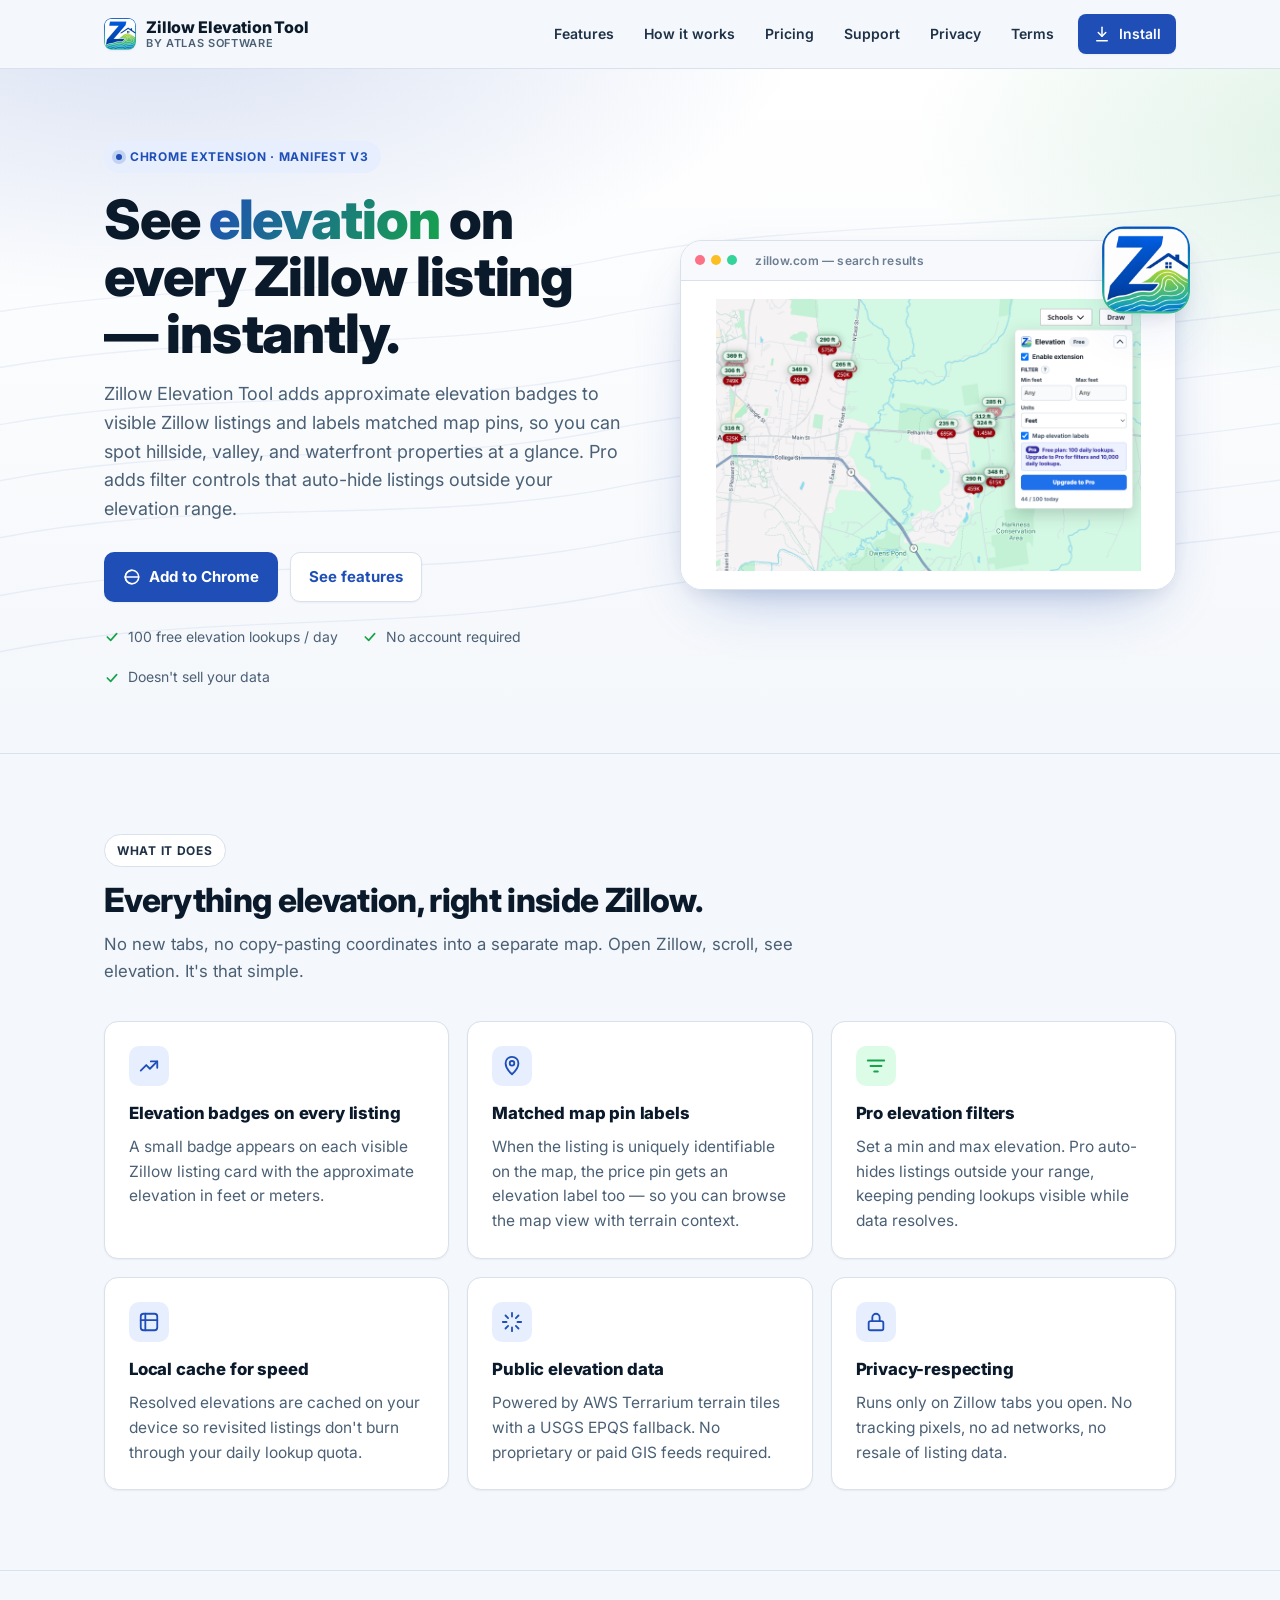
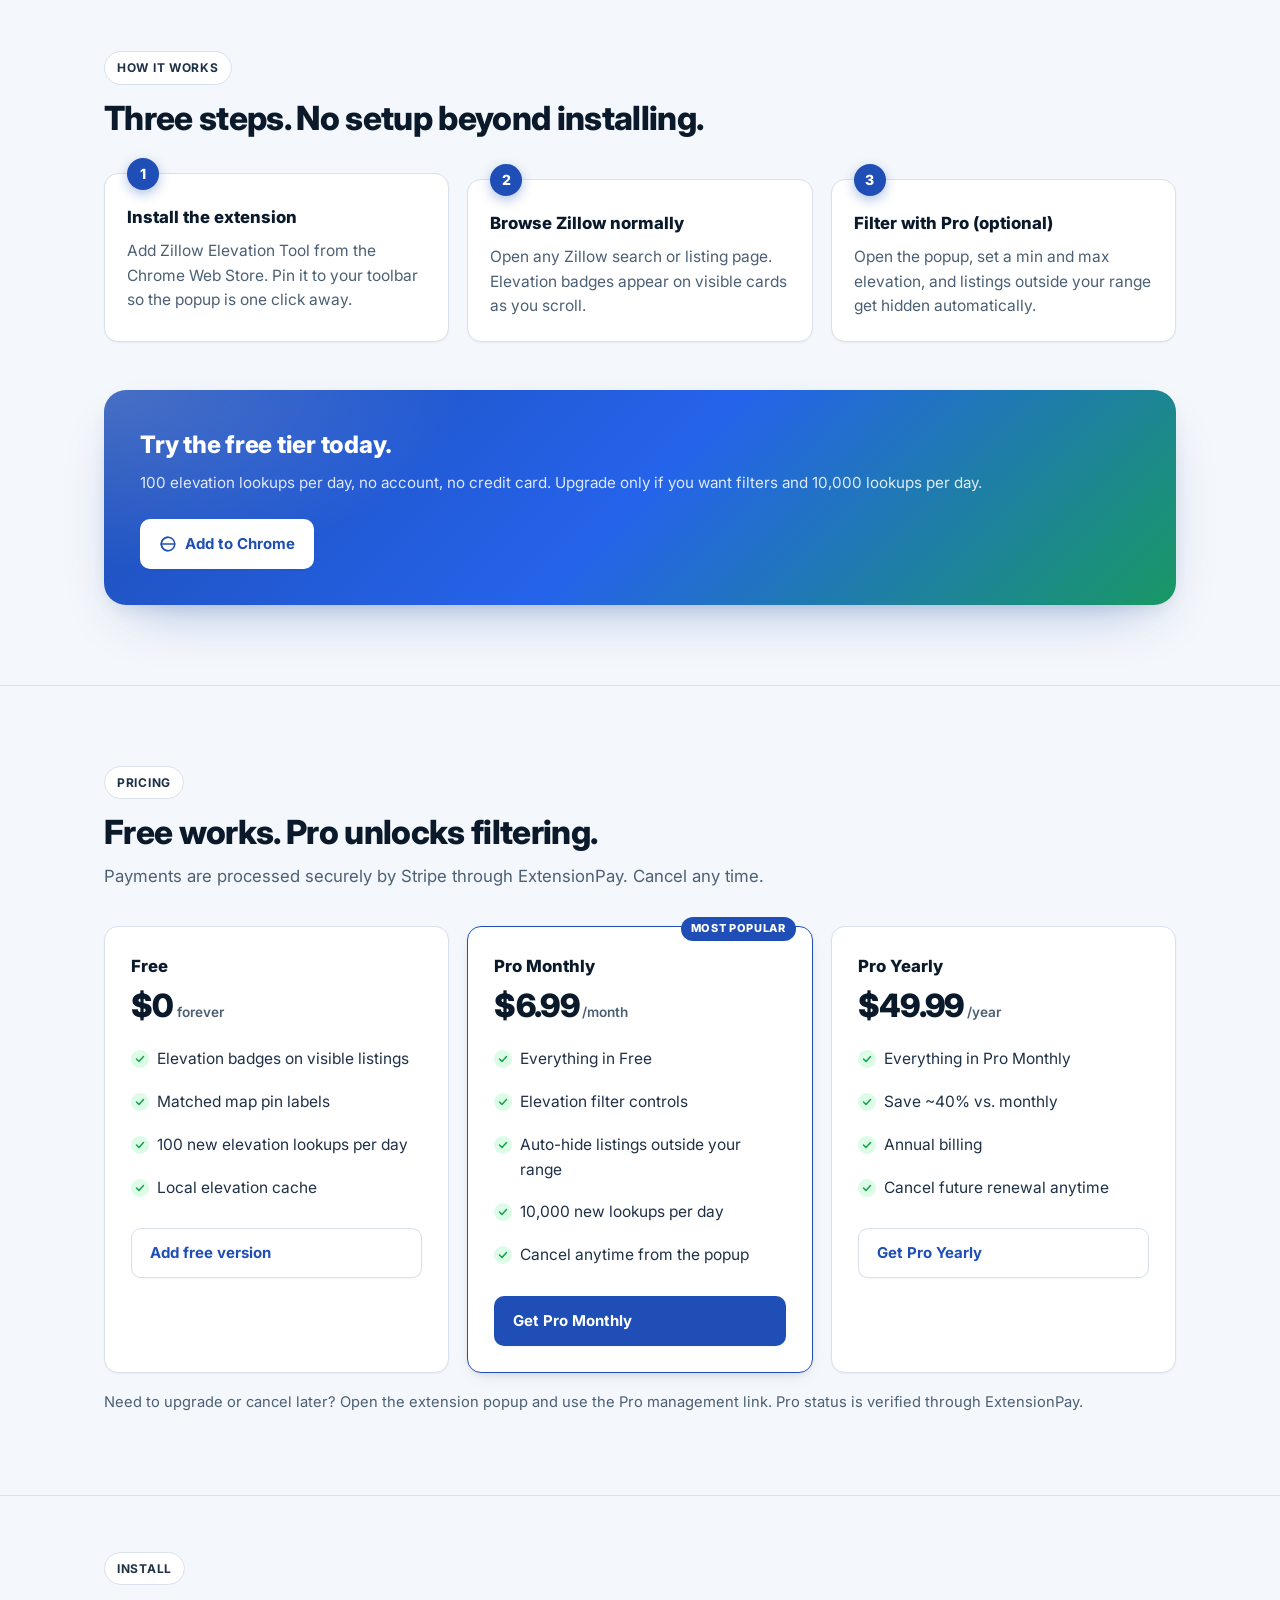
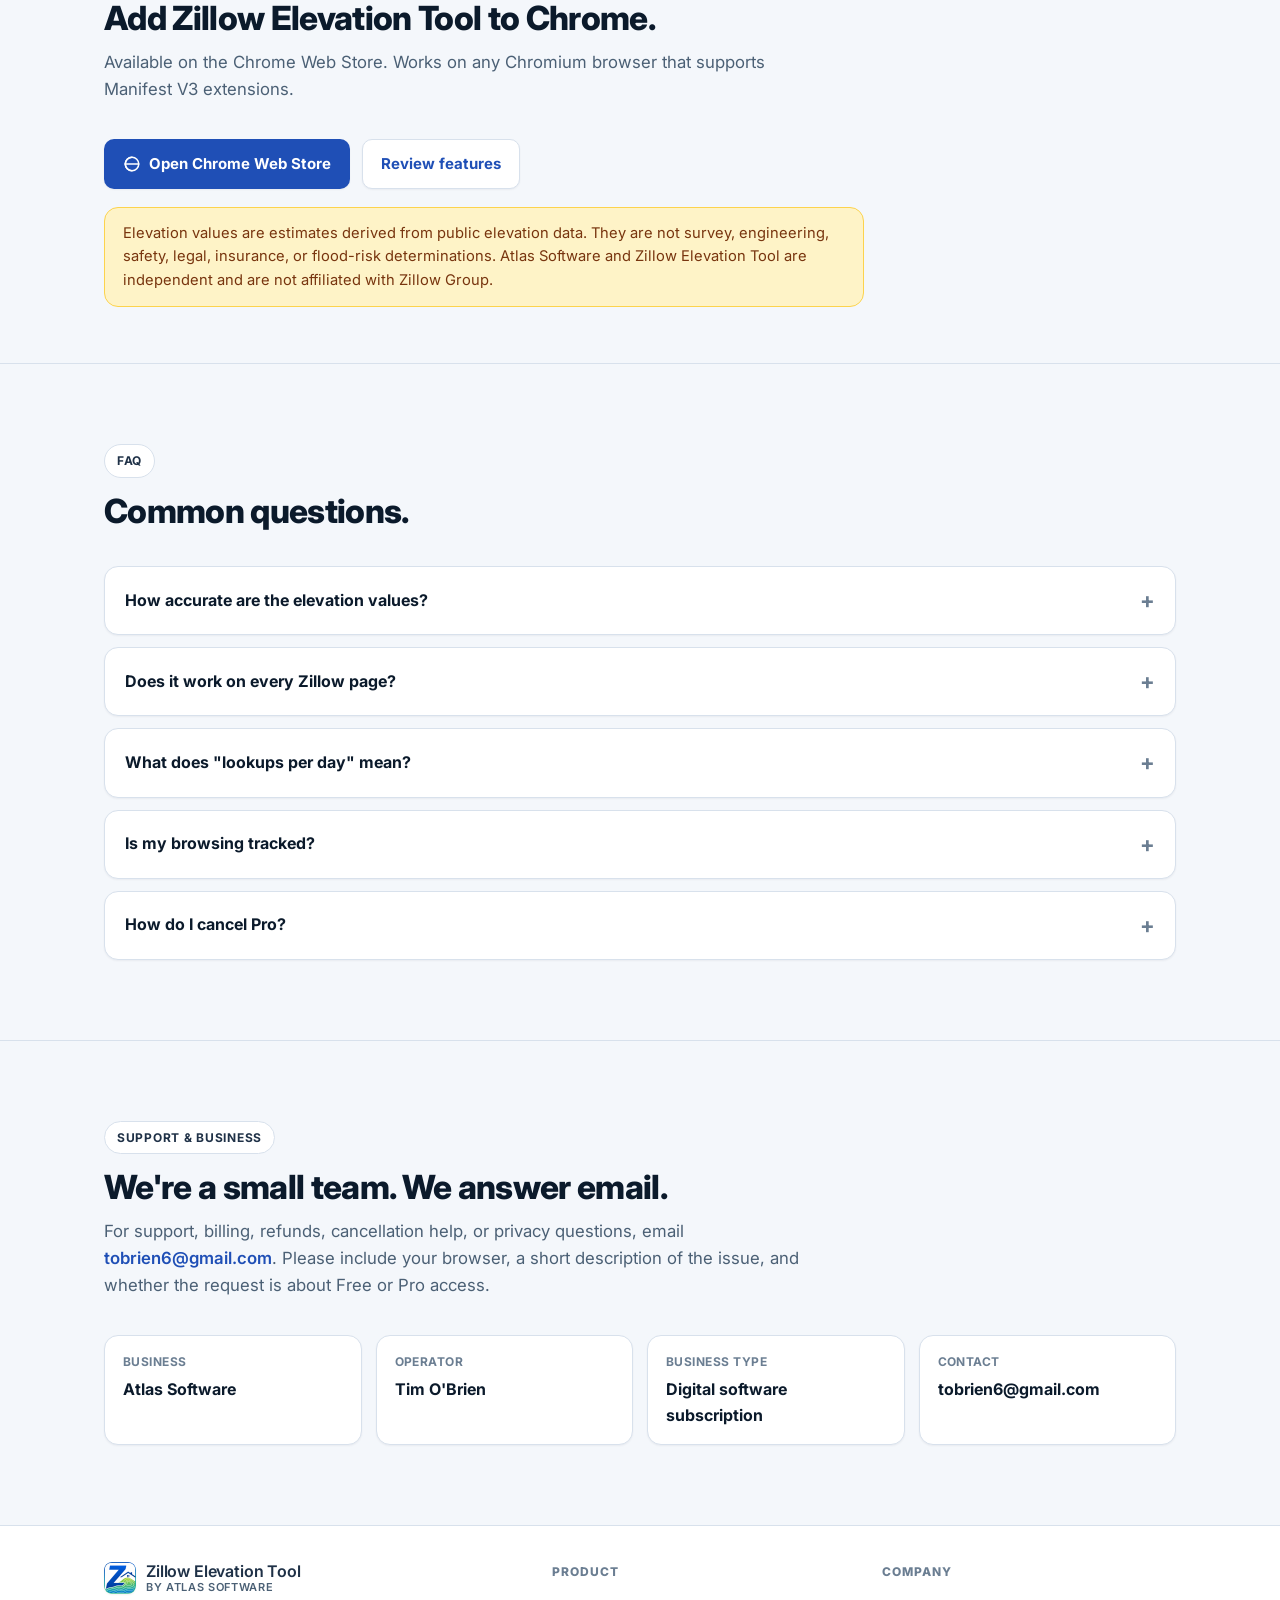
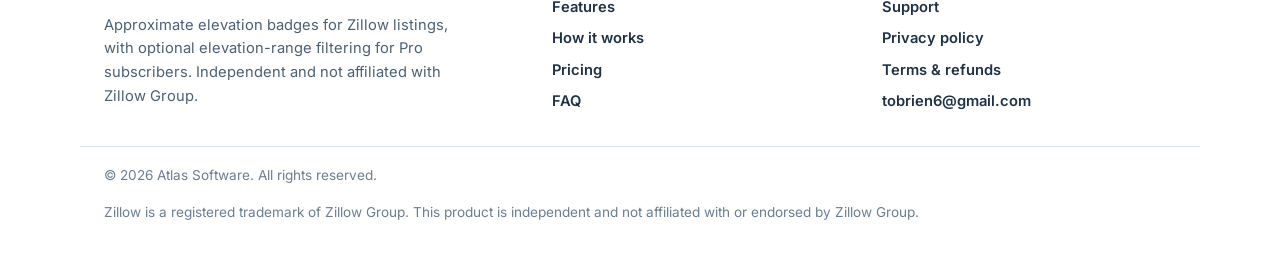
==== commit 168c1a12: "Wire hero screenshot into product preview frame Replaces the placeholder block with the captured scr" ====
--- a/index.html
+++ b/index.html
@@ -171,29 +171,11 @@
                 <em>zillow.com — search results</em>
               </div>
               <div class="screenshot__body">
-                <!--
-                  REPLACE THIS PLACEHOLDER WITH A SCREENSHOT.
-                  Recommended: a Zillow search results page where multiple
-                  listing cards show their elevation badges, ideally with
-                  varied terrain visible on the map (e.g., a coastal or
-                  hilly market). Save the file as assets/screenshot-hero.png
-                  at roughly 1600x1000 and uncomment the <img> below.
-                -->
-                <!--
                 <img
                   class="screenshot__image"
                   src="./assets/screenshot-hero.png"
-                  alt="Zillow search results with elevation badges on each listing card"
+                  alt="Zillow map view with elevation badges on listing pins, alongside the extension popup showing the Pro filter controls"
                 />
-                -->
-                <div class="screenshot__placeholder">
-                  <strong>Screenshot goes here</strong>
-                  <span>
-                    Zillow search results page showing elevation badges on
-                    listing cards (recommended). Save as
-                    <code>assets/screenshot-hero.png</code>.
-                  </span>
-                </div>
               </div>
             </figure>
           </div>
--- a/styles.css
+++ b/styles.css
@@ -168,6 +168,12 @@
   margin-left: 6px;
   padding: 8px 14px;
   font-size: 14px;
+  color: #fff;
+}
+
+.nav .button:hover {
+  color: #fff;
+  background: var(--brand-hover);
 }
 
 /* Buttons */
@@ -442,7 +448,10 @@
   display: block;
   width: 100%;
   height: 100%;
-  object-fit: cover;
+  object-fit: contain;
+  object-position: center;
+  padding: 18px;
+  background: #ffffff;
 }
 
 /* Sections */
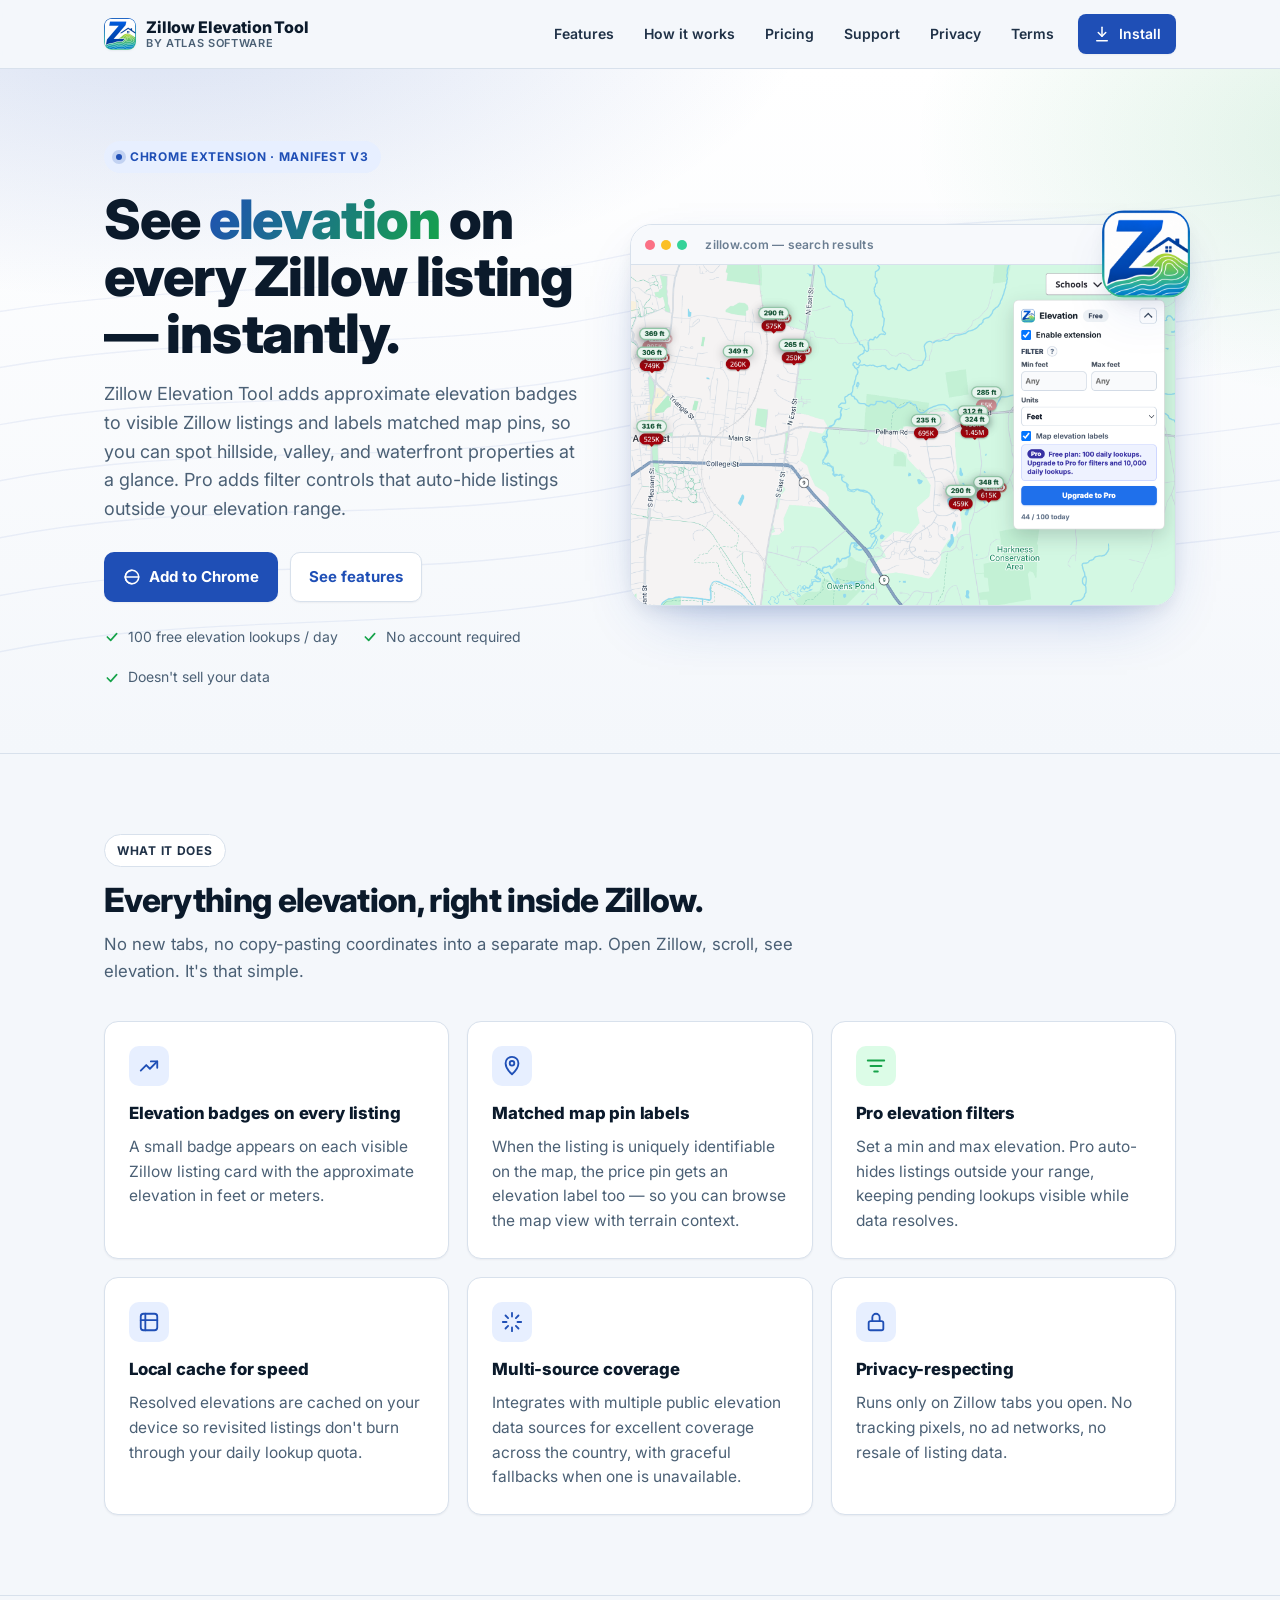
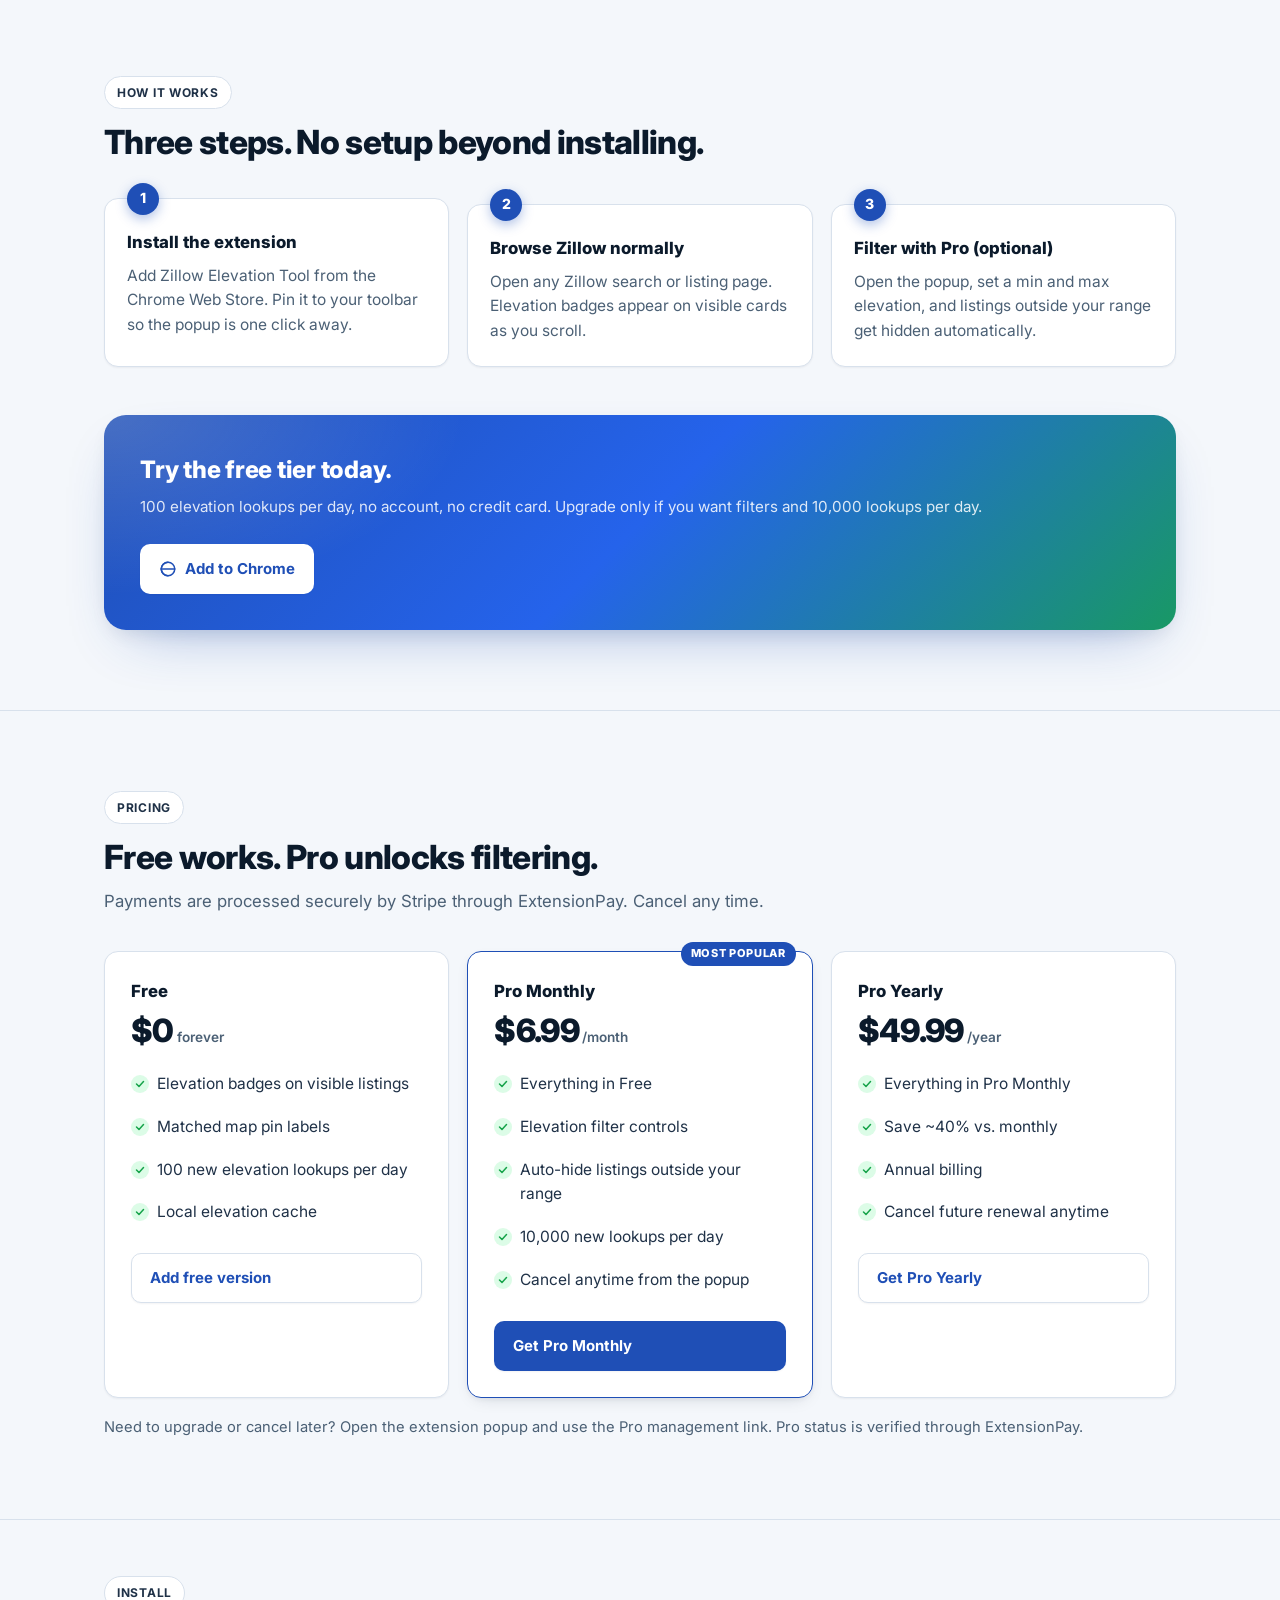
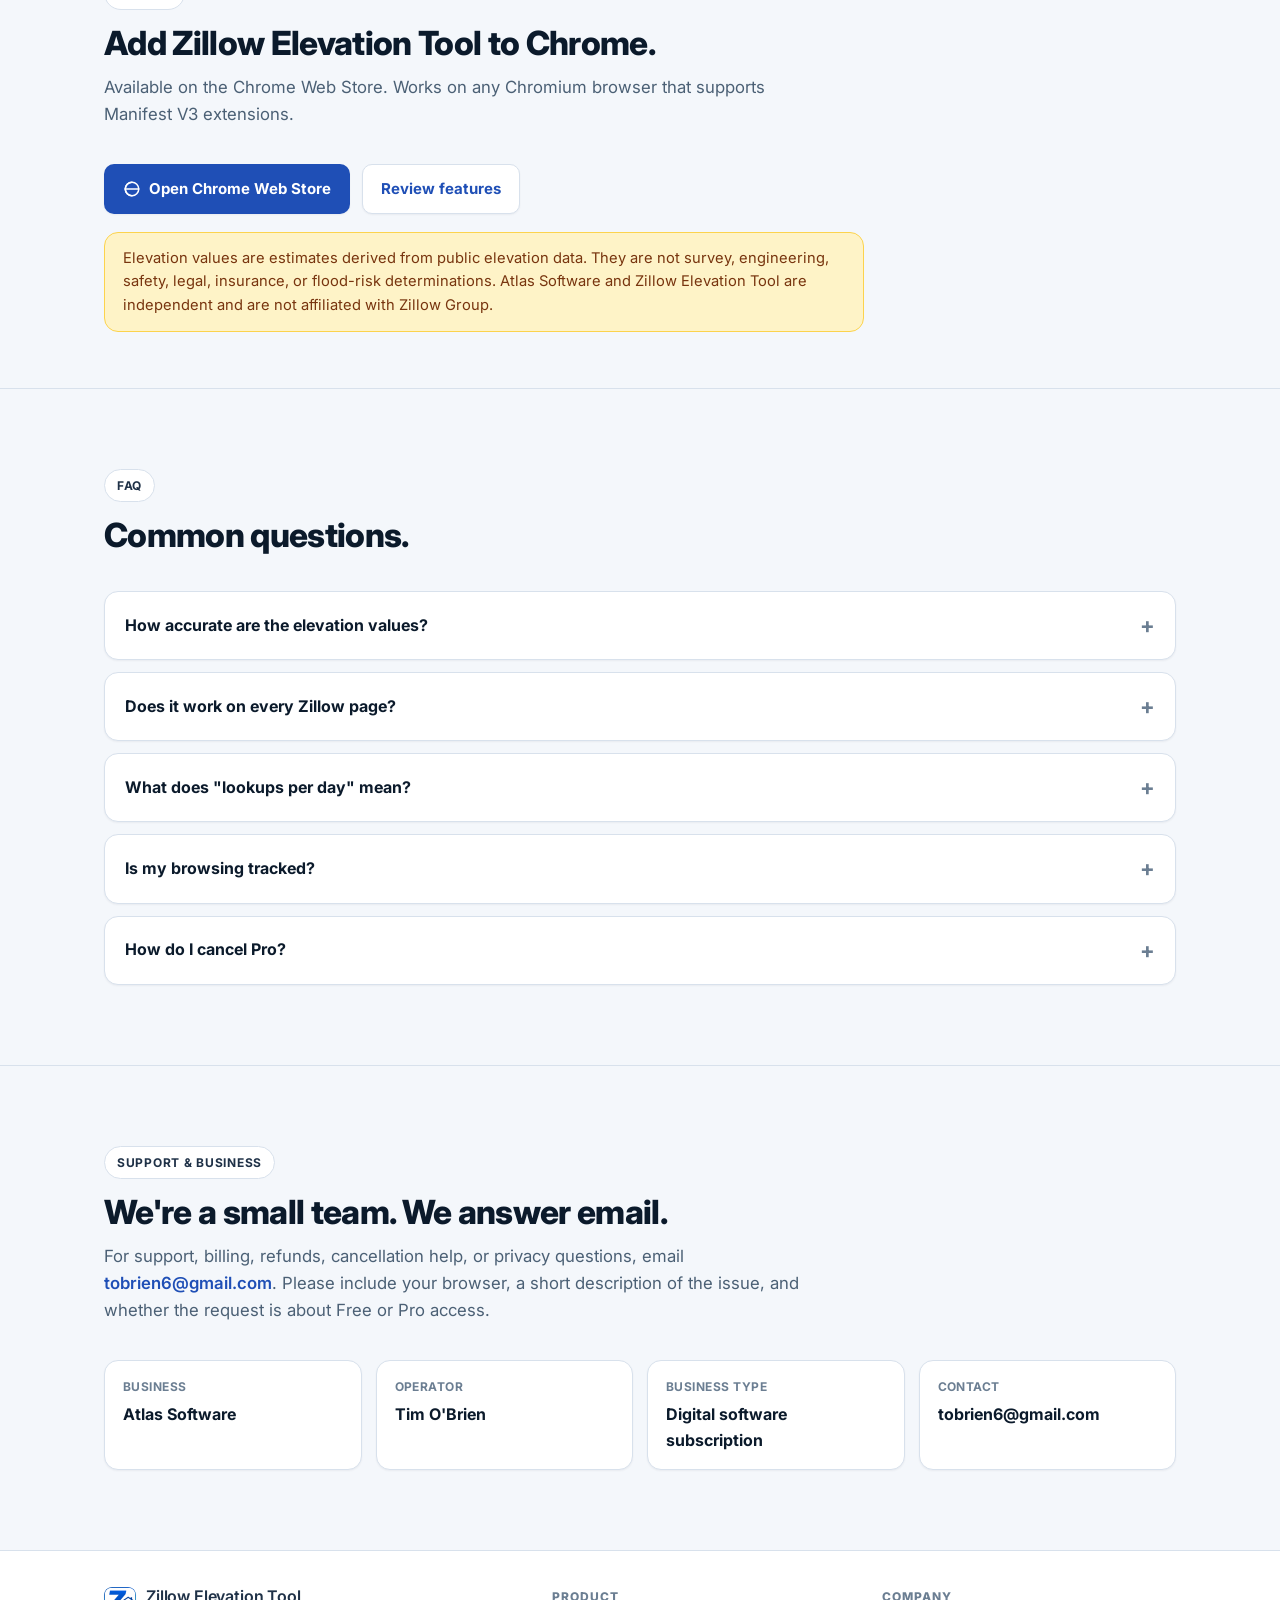
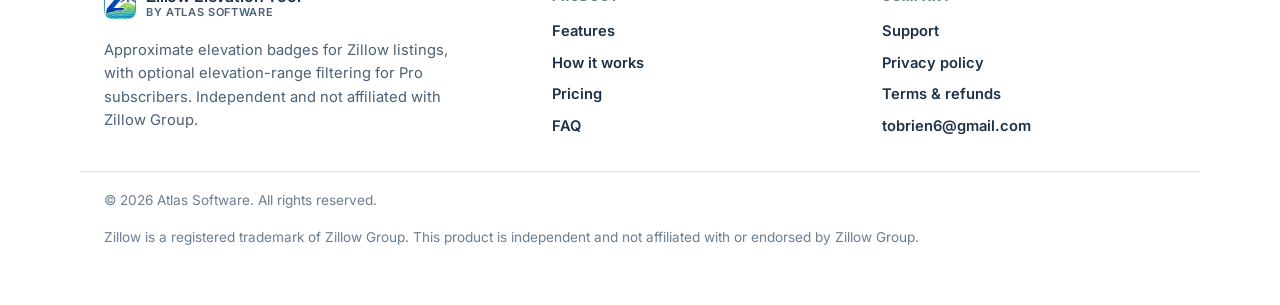
==== commit 716c20d2: "Tighten hero mockup size and reframe data-source feature card - Pull the hero grid back from 1fr/1.3" ====
--- a/index.html
+++ b/index.html
@@ -312,10 +312,11 @@
                   <path d="m16.24 7.76 2.83-2.83" />
                 </svg>
               </div>
-              <h3>Public elevation data</h3>
-              <p>
-                Powered by AWS Terrarium terrain tiles with a USGS EPQS
-                fallback. No proprietary or paid GIS feeds required.
+              <h3>Multi-source coverage</h3>
+              <p>
+                Integrates with multiple public elevation data sources for
+                excellent coverage across the country, with graceful
+                fallbacks when one is unavailable.
               </p>
             </article>
 
--- a/styles.css
+++ b/styles.css
@@ -263,8 +263,8 @@
 .hero__inner {
   position: relative;
   display: grid;
-  grid-template-columns: 1.05fr 1fr;
-  gap: 56px;
+  grid-template-columns: 1fr 1.15fr;
+  gap: 52px;
   align-items: center;
 }
 
@@ -448,9 +448,8 @@
   display: block;
   width: 100%;
   height: 100%;
-  object-fit: contain;
+  object-fit: cover;
   object-position: center;
-  padding: 18px;
   background: #ffffff;
 }
 
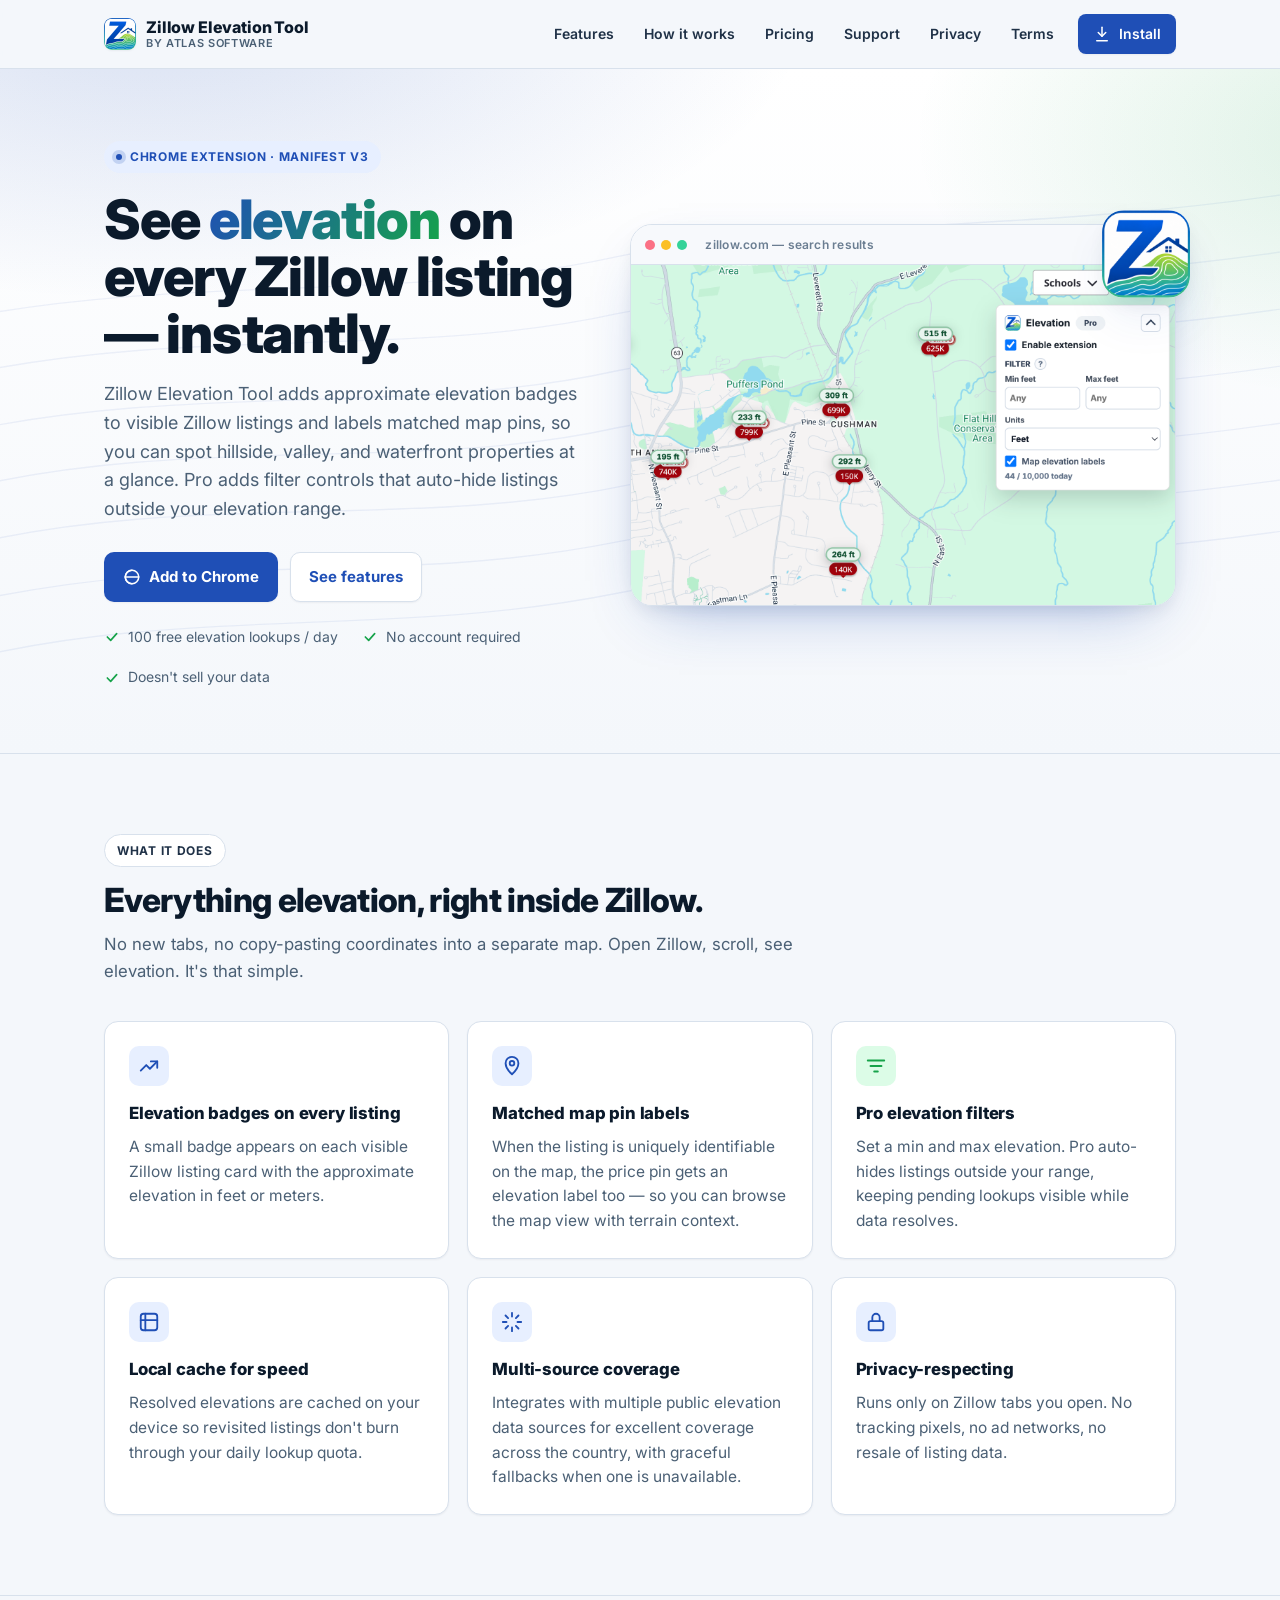
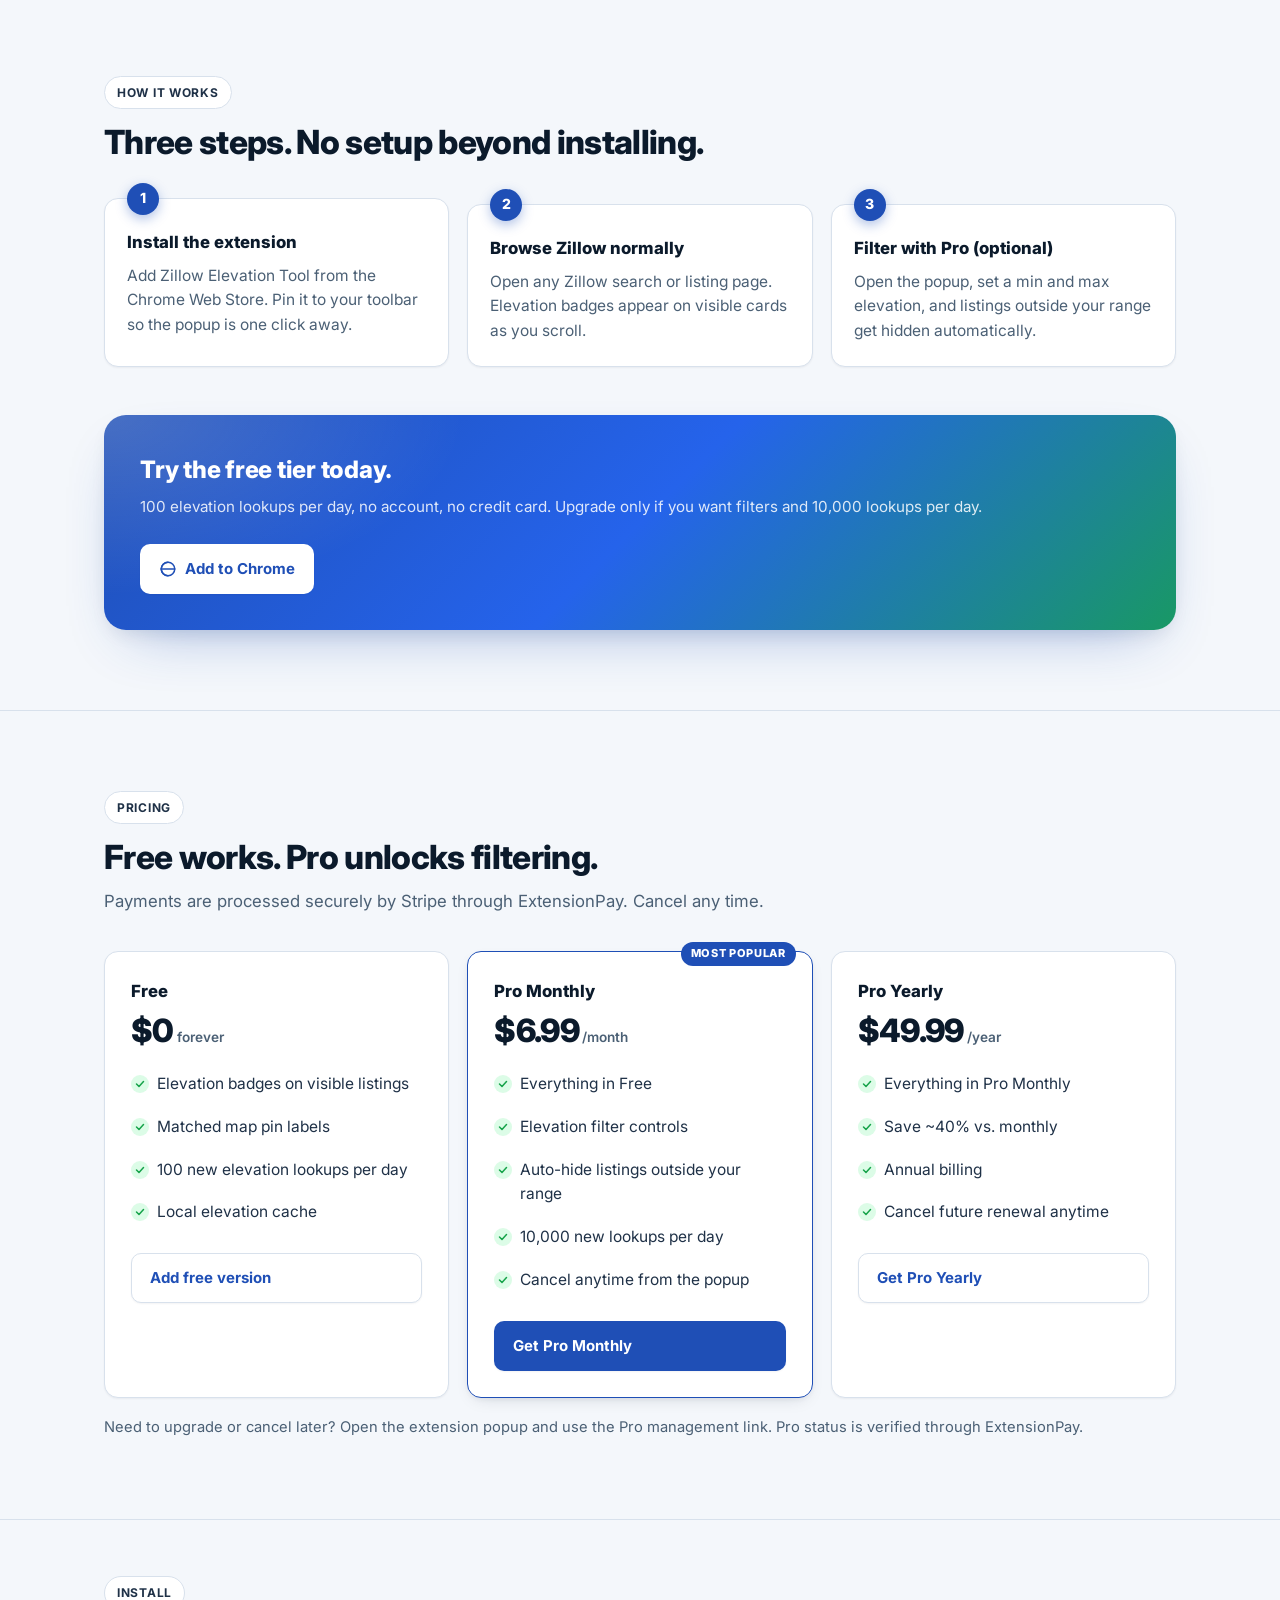
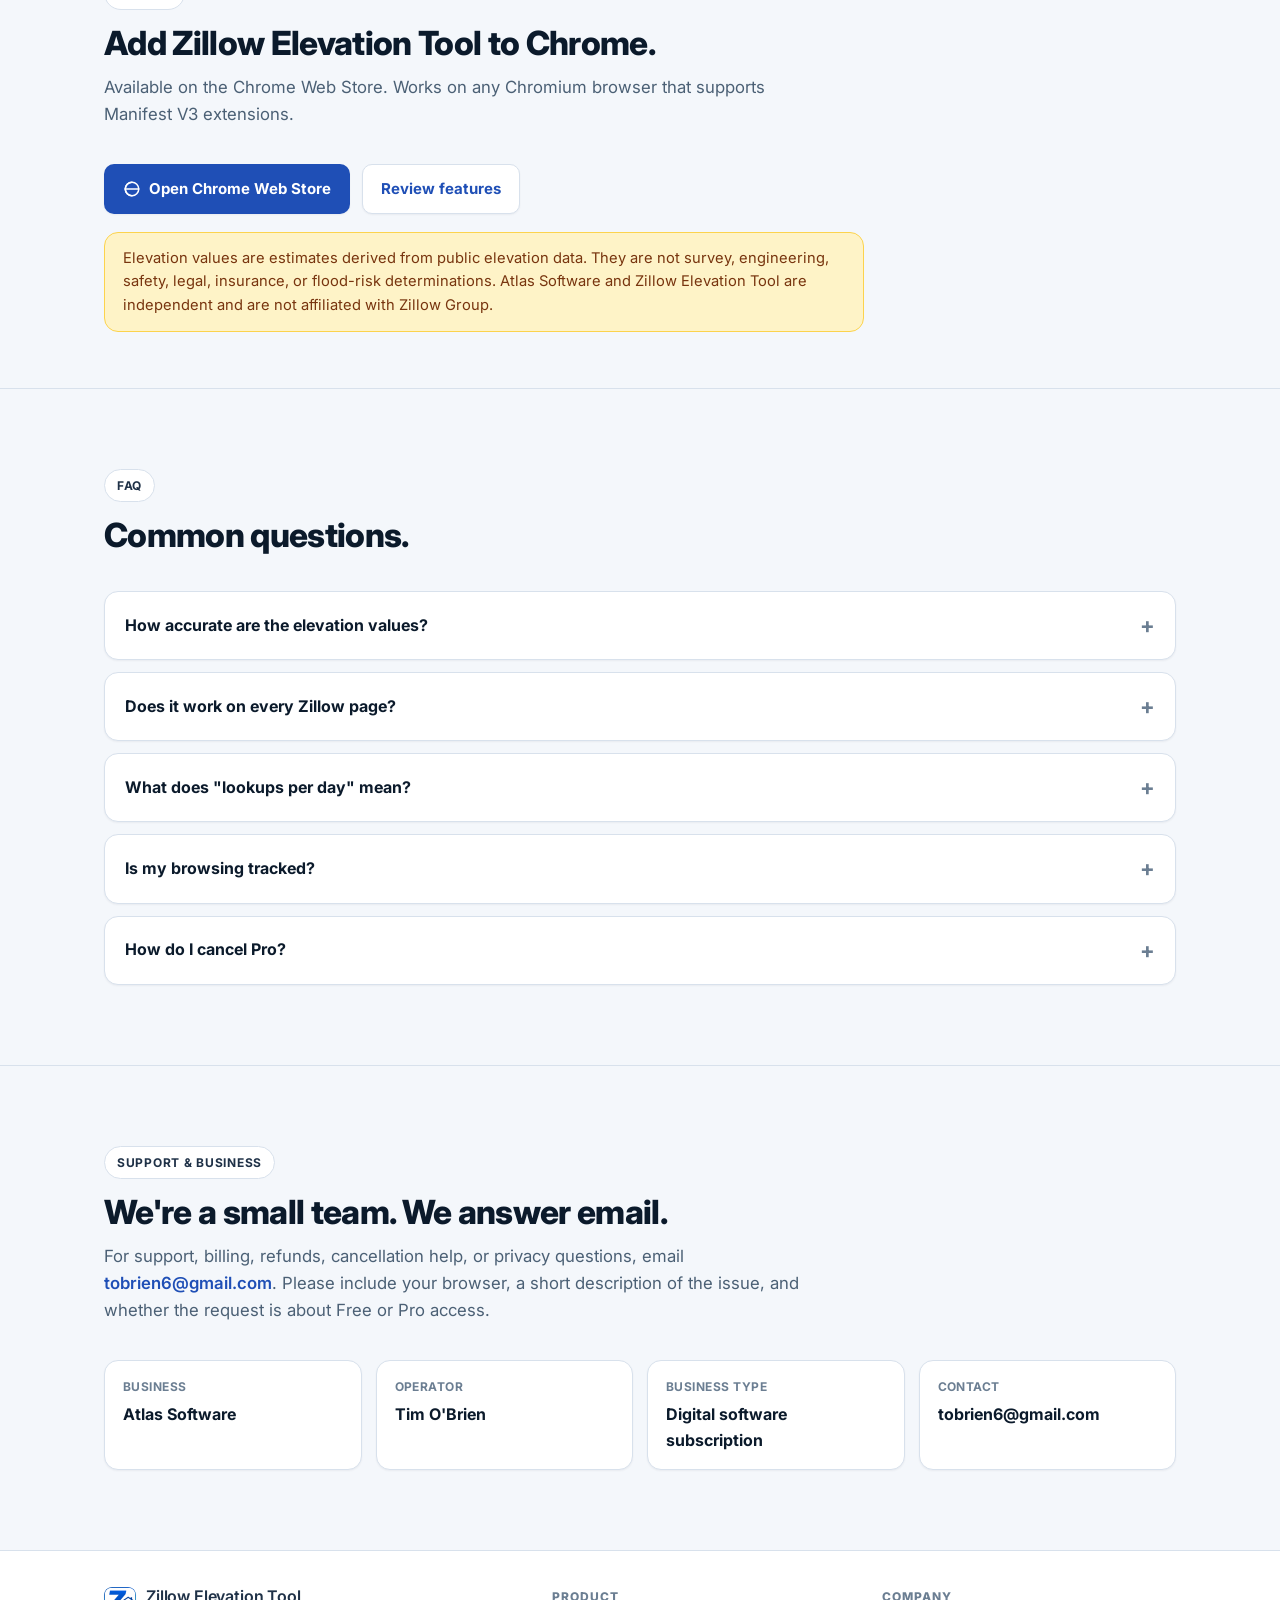
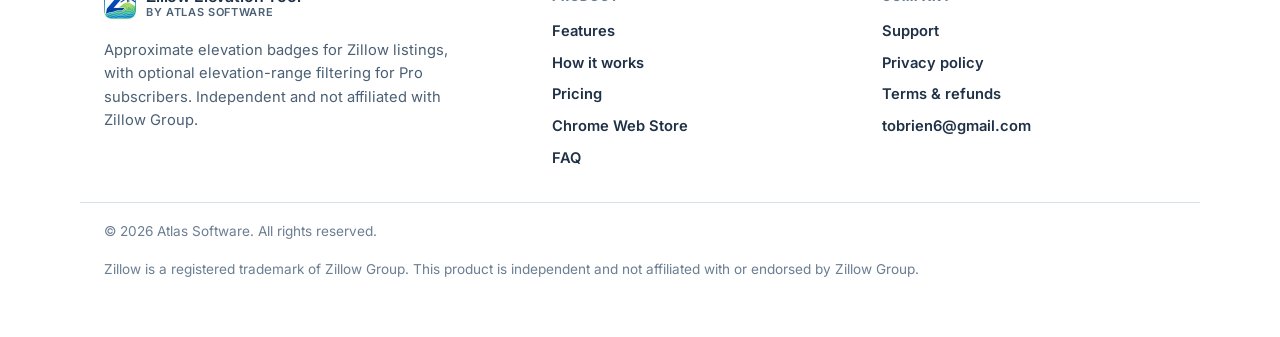
==== commit 4a5d8bc6: "Link website to Chrome Web Store listing" ====
--- a/index.html
+++ b/index.html
@@ -46,7 +46,12 @@
           <a href="#support">Support</a>
           <a href="./privacy.html">Privacy</a>
           <a href="./terms.html">Terms</a>
-          <a class="button" href="#install">
+          <a
+            class="button"
+            href="https://chromewebstore.google.com/detail/zillow-elevation-tool/dmpjffcgdpofpeaempmdllbeinfokogc"
+            target="_blank"
+            rel="noopener noreferrer"
+          >
             <svg
               class="icon"
               viewBox="0 0 24 24"
@@ -74,9 +79,7 @@
             <span class="eyebrow"
               ><span class="dot"></span> Chrome extension · Manifest V3</span
             >
-            <h1>
-              See <em>elevation</em> on every Zillow listing — instantly.
-            </h1>
+            <h1>See <em>elevation</em> on every Zillow listing — instantly.</h1>
             <p class="hero__lead">
               Zillow Elevation Tool adds approximate elevation badges to visible
               Zillow listings and labels matched map pins, so you can spot
@@ -85,7 +88,12 @@
               range.
             </p>
             <div class="hero__actions">
-              <a class="button" href="#install">
+              <a
+                class="button"
+                href="https://chromewebstore.google.com/detail/zillow-elevation-tool/dmpjffcgdpofpeaempmdllbeinfokogc"
+                target="_blank"
+                rel="noopener noreferrer"
+              >
                 <svg
                   class="icon"
                   viewBox="0 0 24 24"
@@ -229,15 +237,17 @@
                   stroke-linecap="round"
                   stroke-linejoin="round"
                 >
-                  <path d="M12 21s-7-6.2-7-12a7 7 0 0 1 14 0c0 5.8-7 12-7 12Z" />
+                  <path
+                    d="M12 21s-7-6.2-7-12a7 7 0 0 1 14 0c0 5.8-7 12-7 12Z"
+                  />
                   <circle cx="12" cy="9" r="2.5" />
                 </svg>
               </div>
               <h3>Matched map pin labels</h3>
               <p>
                 When the listing is uniquely identifiable on the map, the price
-                pin gets an elevation label too — so you can browse the map
-                view with terrain context.
+                pin gets an elevation label too — so you can browse the map view
+                with terrain context.
               </p>
             </article>
 
@@ -261,8 +271,7 @@
               <h3>Pro elevation filters</h3>
               <p>
                 Set a min and max elevation. Pro auto-hides listings outside
-                your range, keeping pending lookups visible while data
-                resolves.
+                your range, keeping pending lookups visible while data resolves.
               </p>
             </article>
 
@@ -315,8 +324,8 @@
               <h3>Multi-source coverage</h3>
               <p>
                 Integrates with multiple public elevation data sources for
-                excellent coverage across the country, with graceful
-                fallbacks when one is unavailable.
+                excellent coverage across the country, with graceful fallbacks
+                when one is unavailable.
               </p>
             </article>
 
@@ -364,8 +373,8 @@
             <li class="step">
               <h3>Browse Zillow normally</h3>
               <p>
-                Open any Zillow search or listing page. Elevation badges
-                appear on visible cards as you scroll.
+                Open any Zillow search or listing page. Elevation badges appear
+                on visible cards as you scroll.
               </p>
             </li>
             <li class="step">
@@ -385,7 +394,12 @@
                 Upgrade only if you want filters and 10,000 lookups per day.
               </p>
             </div>
-            <a class="button" href="#install">
+            <a
+              class="button"
+              href="https://chromewebstore.google.com/detail/zillow-elevation-tool/dmpjffcgdpofpeaempmdllbeinfokogc"
+              target="_blank"
+              rel="noopener noreferrer"
+            >
               <svg
                 class="icon"
                 viewBox="0 0 24 24"
@@ -427,7 +441,12 @@
                 <li>100 new elevation lookups per day</li>
                 <li>Local elevation cache</li>
               </ul>
-              <a class="button button-secondary plan__cta" href="#install">
+              <a
+                class="button button-secondary plan__cta"
+                href="https://chromewebstore.google.com/detail/zillow-elevation-tool/dmpjffcgdpofpeaempmdllbeinfokogc"
+                target="_blank"
+                rel="noopener noreferrer"
+              >
                 Add free version
               </a>
             </article>
@@ -443,7 +462,12 @@
                 <li>10,000 new lookups per day</li>
                 <li>Cancel anytime from the popup</li>
               </ul>
-              <a class="button plan__cta" href="#install">
+              <a
+                class="button plan__cta"
+                href="https://chromewebstore.google.com/detail/zillow-elevation-tool/dmpjffcgdpofpeaempmdllbeinfokogc"
+                target="_blank"
+                rel="noopener noreferrer"
+              >
                 Get Pro Monthly
               </a>
             </article>
@@ -457,7 +481,12 @@
                 <li>Annual billing</li>
                 <li>Cancel future renewal anytime</li>
               </ul>
-              <a class="button button-secondary plan__cta" href="#install">
+              <a
+                class="button button-secondary plan__cta"
+                href="https://chromewebstore.google.com/detail/zillow-elevation-tool/dmpjffcgdpofpeaempmdllbeinfokogc"
+                target="_blank"
+                rel="noopener noreferrer"
+              >
                 Get Pro Yearly
               </a>
             </article>
@@ -482,7 +511,13 @@
             </p>
           </div>
           <div class="hero__actions">
-            <a class="button" href="#" aria-label="Open Chrome Web Store listing">
+            <a
+              class="button"
+              href="https://chromewebstore.google.com/detail/zillow-elevation-tool/dmpjffcgdpofpeaempmdllbeinfokogc"
+              target="_blank"
+              rel="noopener noreferrer"
+              aria-label="Open Chrome Web Store listing"
+            >
               <svg
                 class="icon"
                 viewBox="0 0 24 24"
@@ -526,18 +561,18 @@
                 Elevation is sampled from public terrain data (AWS Terrarium
                 tiles with USGS EPQS fallback) at the listing's coordinates.
                 Expect typical accuracy within a few meters in well-mapped
-                areas. Use it for relative comparisons between listings, not
-                for survey-grade decisions.
+                areas. Use it for relative comparisons between listings, not for
+                survey-grade decisions.
               </p>
             </details>
             <details>
               <summary>Does it work on every Zillow page?</summary>
               <p>
                 It works on Zillow search results, map view, and individual
-                listing detail pages. Listings without coordinates available
-                in the page or map data show a "coordinates unavailable"
-                state — they are not geocoded by default to keep your daily
-                lookup quota meaningful.
+                listing detail pages. Listings without coordinates available in
+                the page or map data show a "coordinates unavailable" state —
+                they are not geocoded by default to keep your daily lookup quota
+                meaningful.
               </p>
             </details>
             <details>
@@ -579,9 +614,9 @@
             <p>
               For support, billing, refunds, cancellation help, or privacy
               questions, email
-              <a href="mailto:tobrien6@gmail.com">tobrien6@gmail.com</a>.
-              Please include your browser, a short description of the issue,
-              and whether the request is about Free or Pro access.
+              <a href="mailto:tobrien6@gmail.com">tobrien6@gmail.com</a>. Please
+              include your browser, a short description of the issue, and
+              whether the request is about Free or Pro access.
             </p>
           </div>
           <div class="detail-grid">
@@ -622,8 +657,8 @@
           </a>
           <p>
             Approximate elevation badges for Zillow listings, with optional
-            elevation-range filtering for Pro subscribers. Independent and
-            not affiliated with Zillow Group.
+            elevation-range filtering for Pro subscribers. Independent and not
+            affiliated with Zillow Group.
           </p>
         </div>
         <div>
@@ -632,6 +667,14 @@
             <li><a href="#features">Features</a></li>
             <li><a href="#how">How it works</a></li>
             <li><a href="#pricing">Pricing</a></li>
+            <li>
+              <a
+                href="https://chromewebstore.google.com/detail/zillow-elevation-tool/dmpjffcgdpofpeaempmdllbeinfokogc"
+                target="_blank"
+                rel="noopener noreferrer"
+                >Chrome Web Store</a
+              >
+            </li>
             <li><a href="#faq">FAQ</a></li>
           </ul>
         </div>
--- a/styles.css
+++ b/styles.css
@@ -15,9 +15,10 @@
   --warn: #b45309;
   --warn-soft: #fef3c7;
   --shadow-sm: 0 1px 2px rgba(11, 26, 43, 0.05);
-  --shadow-md: 0 6px 18px -8px rgba(11, 26, 43, 0.18),
-    0 2px 4px rgba(11, 26, 43, 0.04);
-  --shadow-lg: 0 24px 60px -28px rgba(31, 79, 182, 0.45),
+  --shadow-md:
+    0 6px 18px -8px rgba(11, 26, 43, 0.18), 0 2px 4px rgba(11, 26, 43, 0.04);
+  --shadow-lg:
+    0 24px 60px -28px rgba(31, 79, 182, 0.45),
     0 8px 22px -10px rgba(11, 26, 43, 0.16);
   --radius-sm: 8px;
   --radius: 14px;
@@ -678,7 +679,8 @@
   height: 18px;
   margin-top: 3px;
   border-radius: 50%;
-  background: var(--accent-soft) url("data:image/svg+xml;utf8,<svg xmlns='http://www.w3.org/2000/svg' viewBox='0 0 24 24' fill='none' stroke='%2316a34a' stroke-width='3' stroke-linecap='round' stroke-linejoin='round'><polyline points='5 12 10 17 19 7'/></svg>")
+  background: var(--accent-soft)
+    url("data:image/svg+xml;utf8,<svg xmlns='http://www.w3.org/2000/svg' viewBox='0 0 24 24' fill='none' stroke='%2316a34a' stroke-width='3' stroke-linecap='round' stroke-linejoin='round'><polyline points='5 12 10 17 19 7'/></svg>")
     center / 12px no-repeat;
 }
 
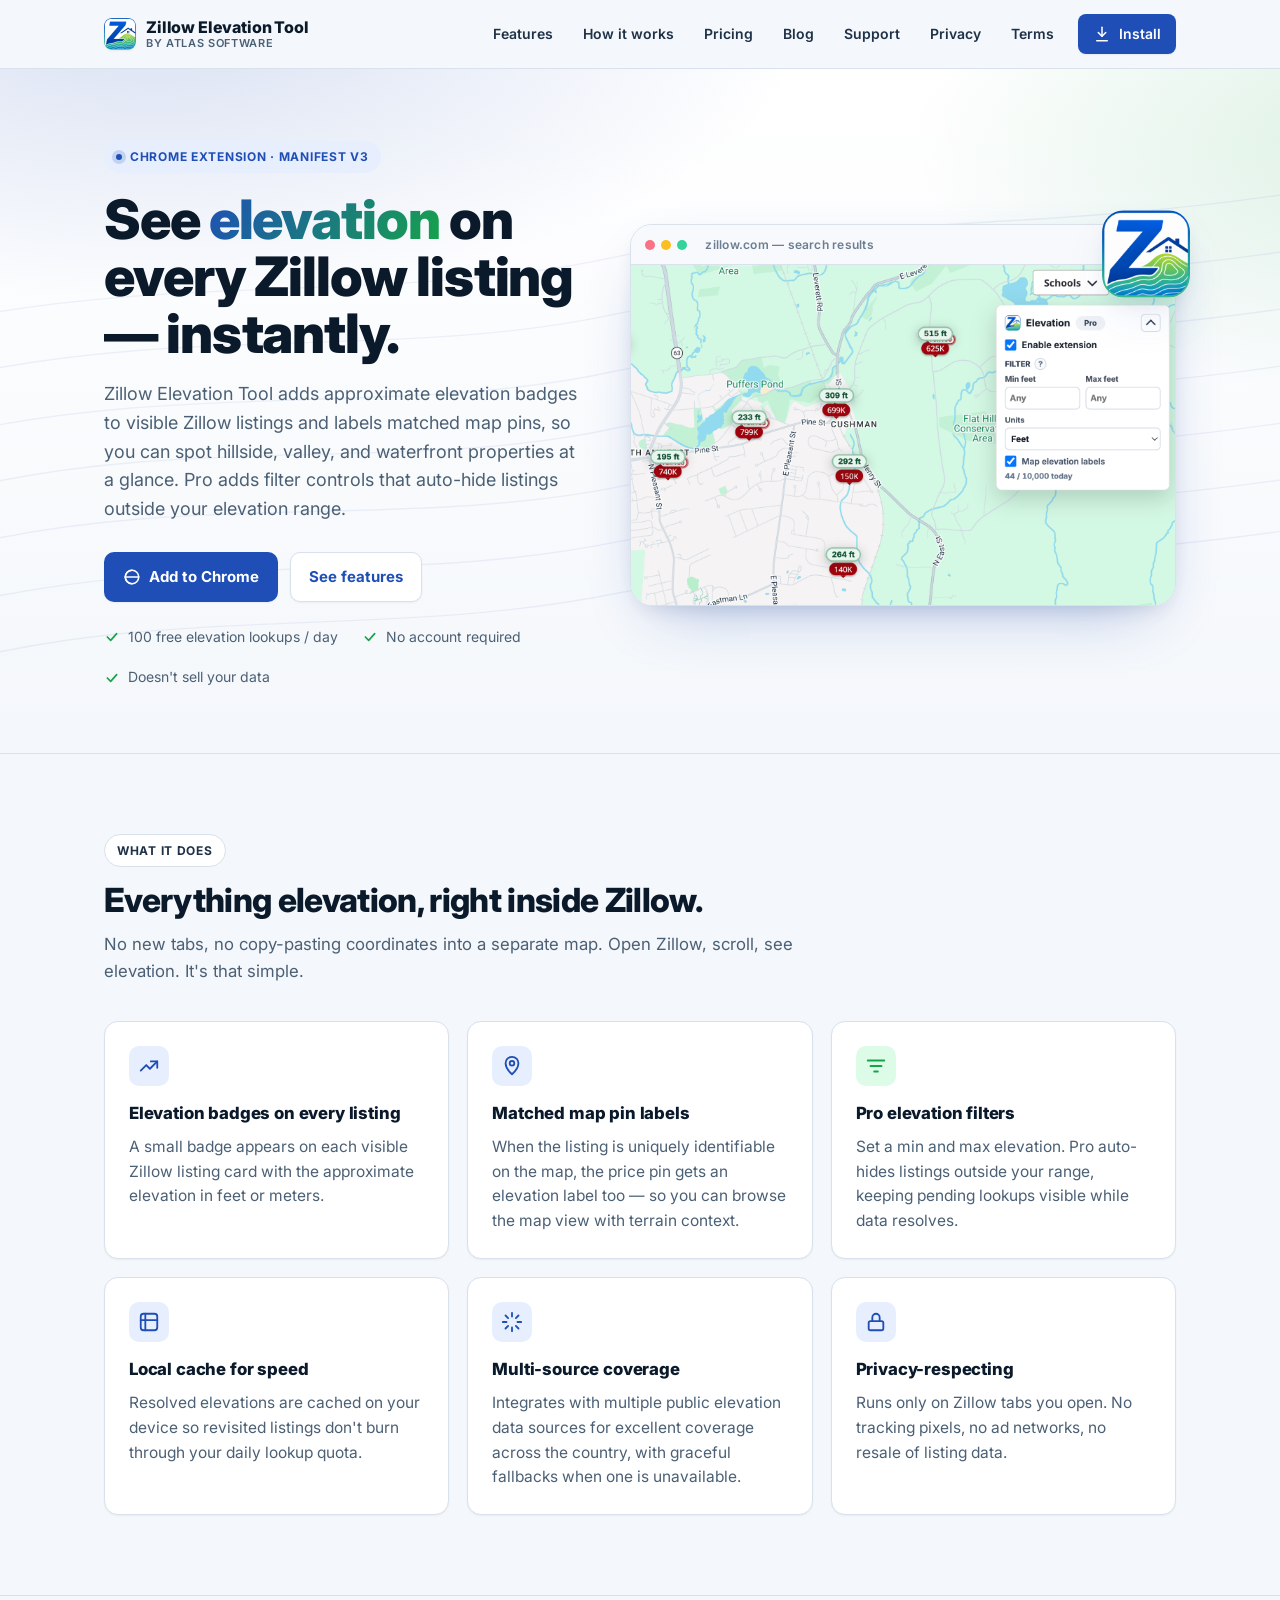
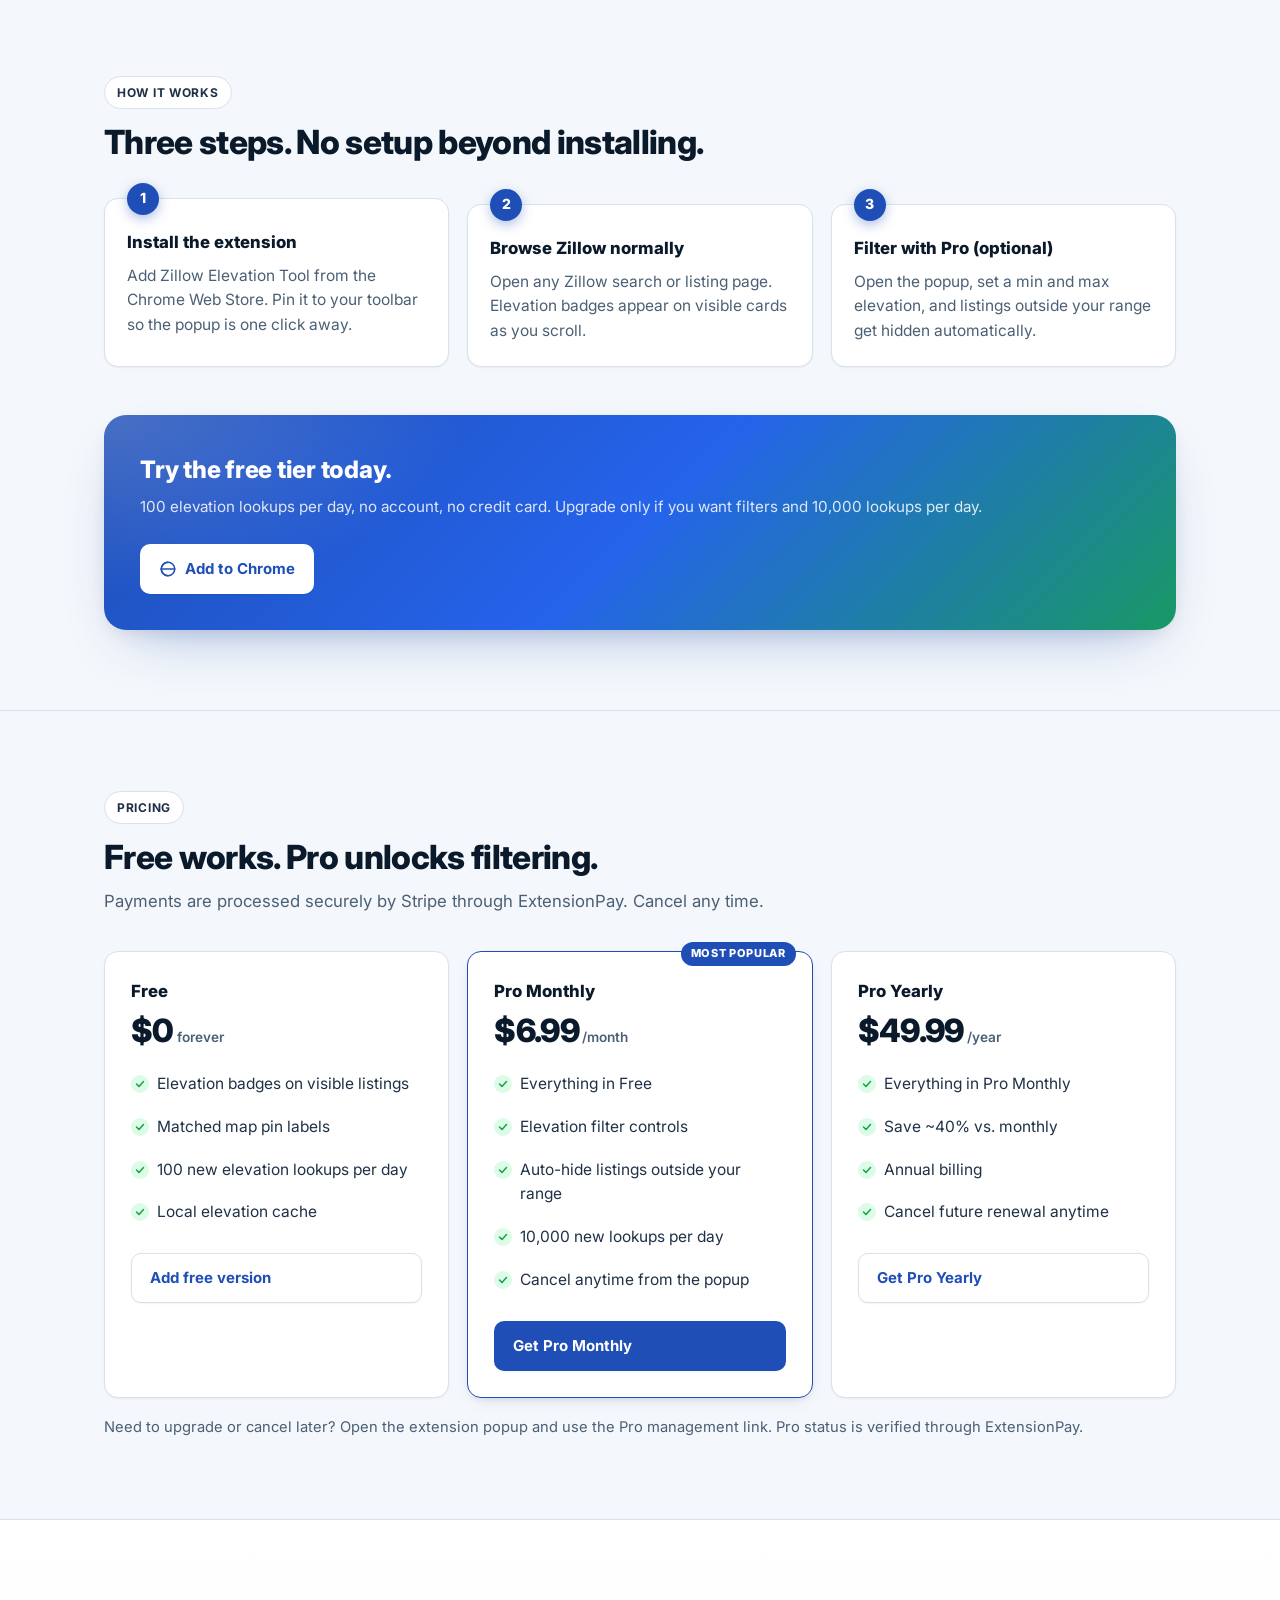
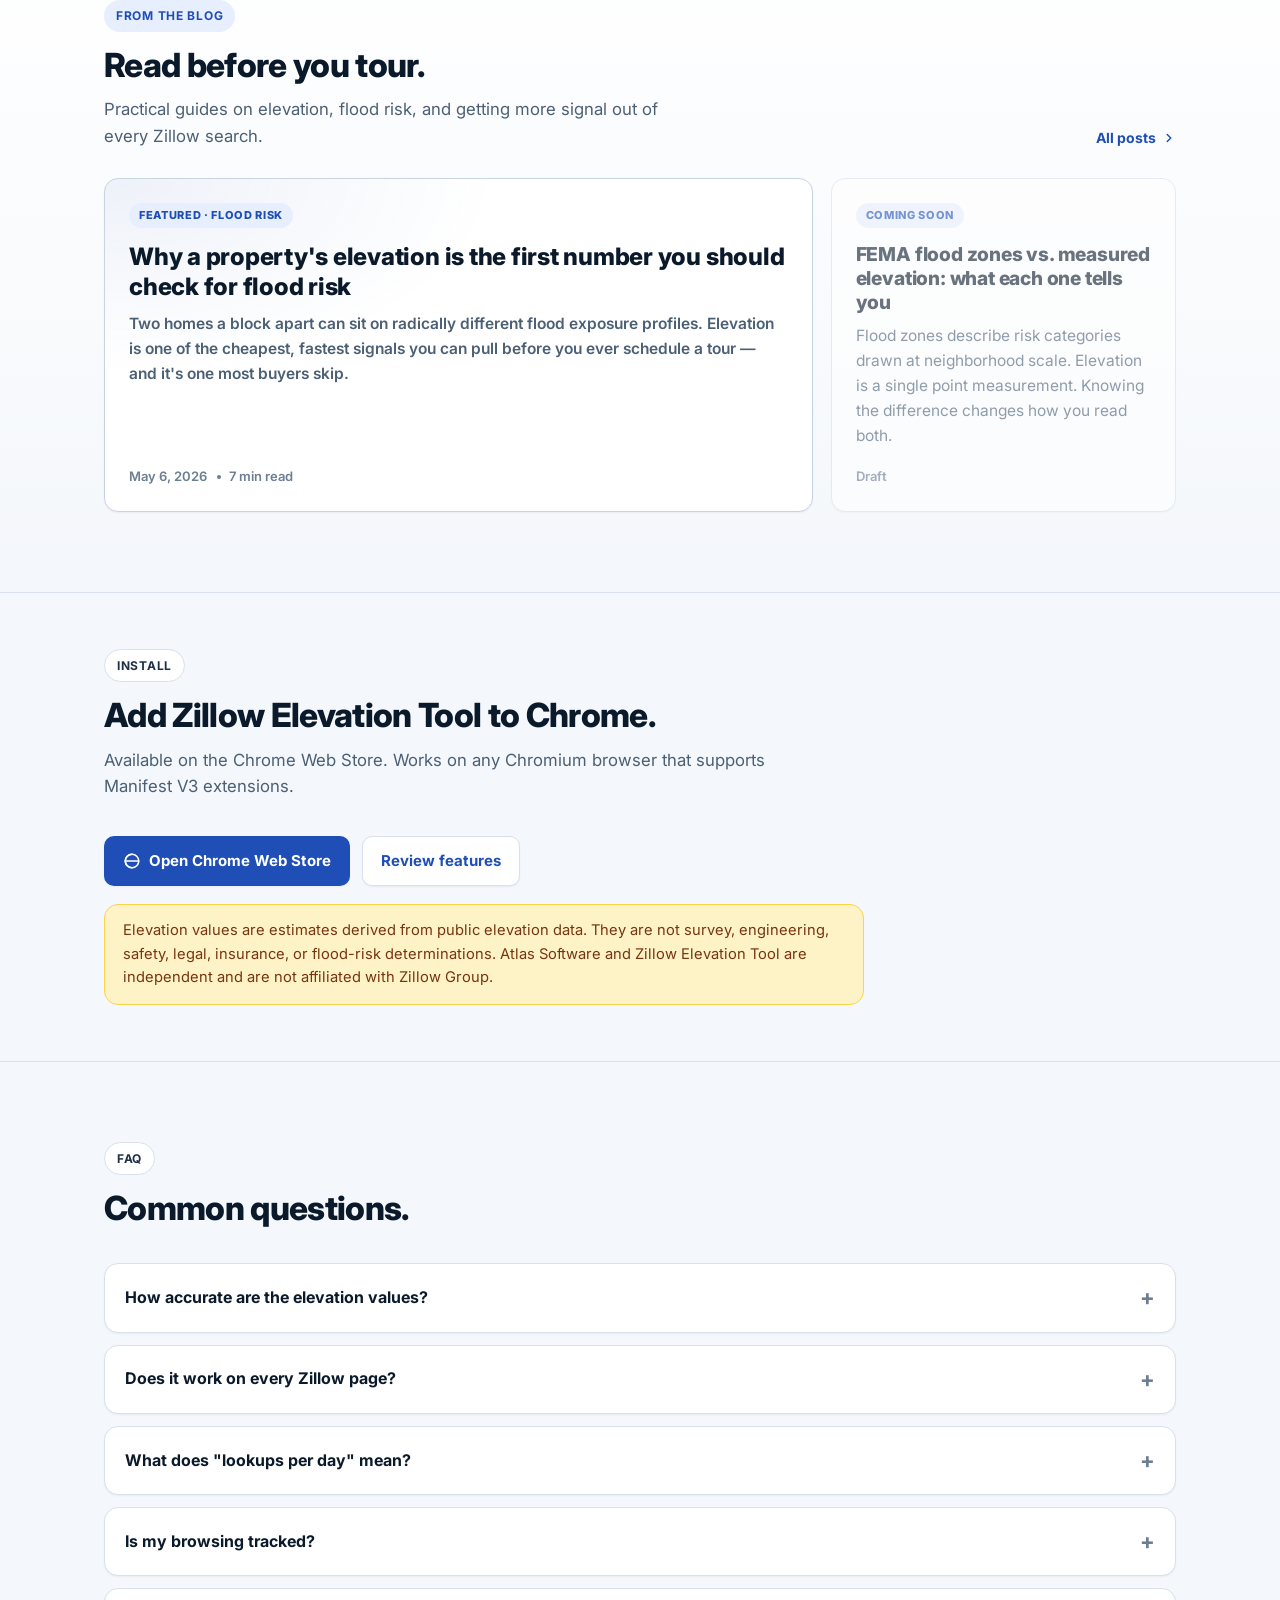
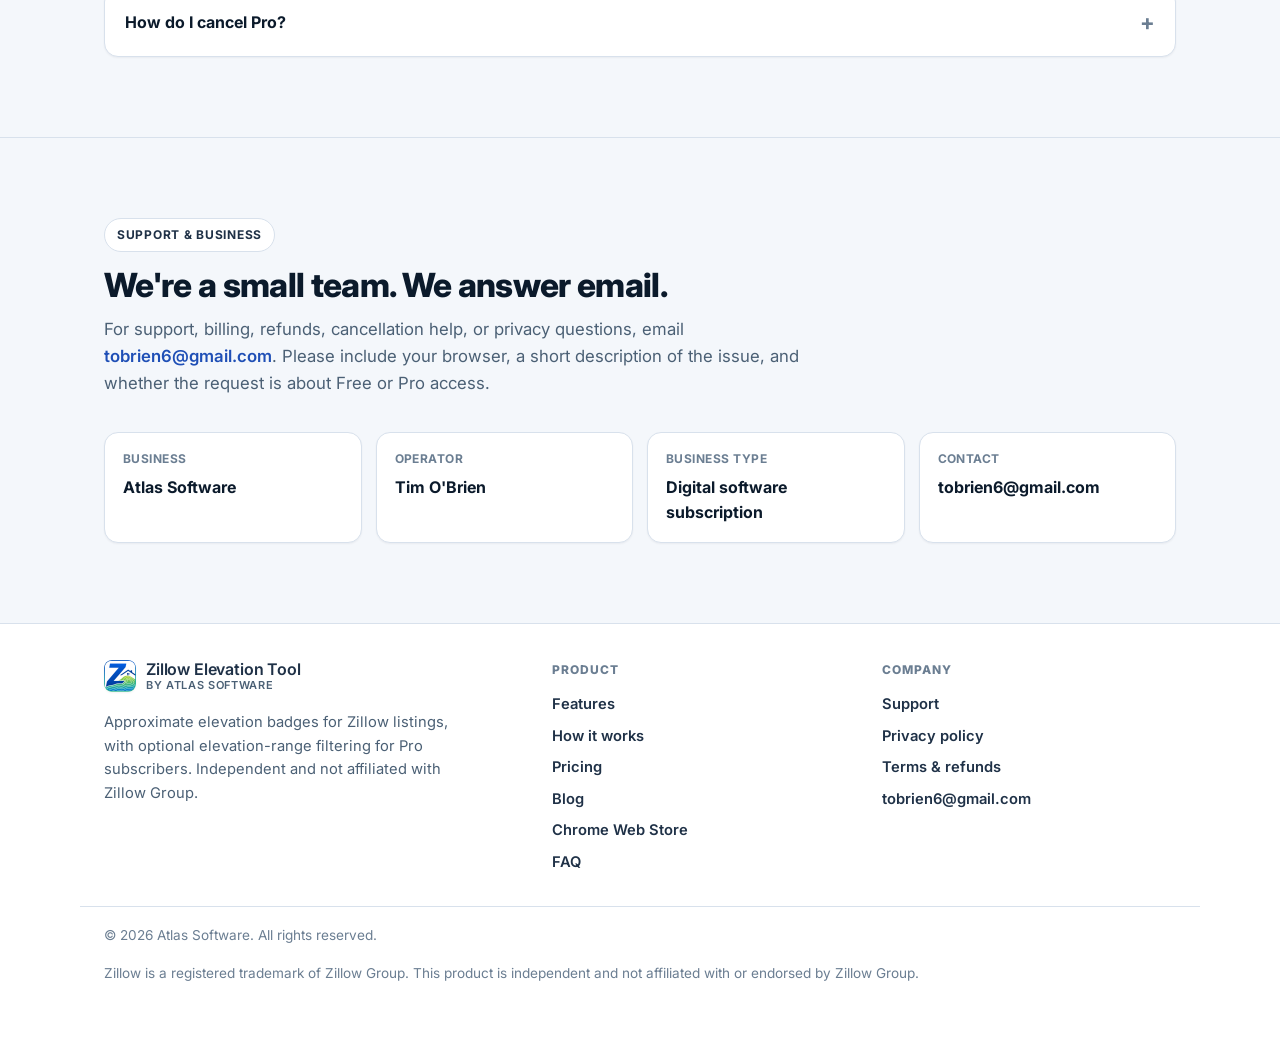
==== commit 31c86a76: "Publish blog and add Blog link to nav and footer Adds the blog index and the first flood-risk-elevat" ====
--- a/index.html
+++ b/index.html
@@ -43,6 +43,7 @@
           <a href="#features">Features</a>
           <a href="#how">How it works</a>
           <a href="#pricing">Pricing</a>
+          <a href="./blog/index.html">Blog</a>
           <a href="#support">Support</a>
           <a href="./privacy.html">Privacy</a>
           <a href="./terms.html">Terms</a>
@@ -500,6 +501,80 @@
         </div>
       </section>
 
+      <section id="blog" class="section blog-strip">
+        <div class="container">
+          <div class="blog-strip__head">
+            <div>
+              <span class="eyebrow">From the blog</span>
+              <h2>Read before you tour.</h2>
+              <p>
+                Practical guides on elevation, flood risk, and getting more
+                signal out of every Zillow search.
+              </p>
+            </div>
+            <a class="blog-strip__link" href="./blog/index.html">
+              All posts
+              <svg
+                width="14"
+                height="14"
+                viewBox="0 0 24 24"
+                fill="none"
+                stroke="currentColor"
+                stroke-width="2.5"
+                stroke-linecap="round"
+                stroke-linejoin="round"
+                aria-hidden="true"
+              >
+                <path d="m9 6 6 6-6 6" />
+              </svg>
+            </a>
+          </div>
+
+          <div class="post-grid">
+            <a
+              class="post-card post-card--featured"
+              href="./blog/flood-risk-elevation.html"
+            >
+              <span class="post-card__tag">Featured · Flood risk</span>
+              <h3>
+                Why a property's elevation is the first number you should
+                check for flood risk
+              </h3>
+              <p>
+                Two homes a block apart can sit on radically different flood
+                exposure profiles. Elevation is one of the cheapest, fastest
+                signals you can pull before you ever schedule a tour — and
+                it's one most buyers skip.
+              </p>
+              <span class="post-card__meta">
+                <time datetime="2026-05-06">May 6, 2026</time>
+                <span class="post-card__readtime">7 min read</span>
+              </span>
+            </a>
+
+            <article
+              class="post-card"
+              aria-disabled="true"
+              style="opacity: 0.6; cursor: default"
+            >
+              <span class="post-card__tag">Coming soon</span>
+              <h3>
+                FEMA flood zones vs. measured elevation: what each one tells
+                you
+              </h3>
+              <p>
+                Flood zones describe risk categories drawn at neighborhood
+                scale. Elevation is a single point measurement. Knowing the
+                difference changes how you read both.
+              </p>
+              <span class="post-card__meta">
+                <time>Draft</time>
+              </span>
+            </article>
+          </div>
+        </div>
+      </section>
+
       <section id="install" class="section section--tight">
         <div class="container">
           <div class="section__head">
@@ -667,6 +742,7 @@
             <li><a href="#features">Features</a></li>
             <li><a href="#how">How it works</a></li>
             <li><a href="#pricing">Pricing</a></li>
+            <li><a href="./blog/index.html">Blog</a></li>
             <li>
               <a
                 href="https://chromewebstore.google.com/detail/zillow-elevation-tool/dmpjffcgdpofpeaempmdllbeinfokogc"
--- a/styles.css
+++ b/styles.css
@@ -934,6 +934,413 @@
   color: var(--muted);
 }
 
+/* Blog — featured strip on homepage */
+.blog-strip {
+  background: linear-gradient(180deg, #ffffff 0%, var(--bg) 100%);
+}
+
+.blog-strip__head {
+  display: flex;
+  align-items: flex-end;
+  justify-content: space-between;
+  gap: 24px;
+  flex-wrap: wrap;
+  margin-bottom: 28px;
+}
+
+.blog-strip__head h2 {
+  margin-top: 14px;
+  font-size: clamp(1.6rem, 2.6vw, 2.2rem);
+  letter-spacing: -0.02em;
+  font-weight: 800;
+  color: var(--ink);
+  line-height: 1.15;
+}
+
+.blog-strip__head p {
+  margin-top: 12px;
+  color: var(--muted);
+  font-size: 1.05rem;
+  max-width: 560px;
+}
+
+.blog-strip__link {
+  display: inline-flex;
+  align-items: center;
+  gap: 6px;
+  color: var(--brand);
+  font-weight: 700;
+  font-size: 14px;
+  white-space: nowrap;
+}
+
+.blog-strip__link:hover {
+  text-decoration: underline;
+}
+
+/* Blog index — post grid */
+.post-grid {
+  display: grid;
+  grid-template-columns: repeat(3, minmax(0, 1fr));
+  gap: 18px;
+}
+
+.post-card {
+  display: flex;
+  flex-direction: column;
+  background: var(--bg-card);
+  border: 1px solid var(--line);
+  border-radius: var(--radius);
+  padding: 24px;
+  box-shadow: var(--shadow-sm);
+  transition:
+    transform 0.12s ease,
+    box-shadow 0.12s ease,
+    border-color 0.12s ease;
+  text-decoration: none;
+  color: inherit;
+}
+
+.post-card:hover {
+  transform: translateY(-2px);
+  box-shadow: var(--shadow-md);
+  border-color: #c9d4e3;
+  text-decoration: none;
+}
+
+.post-card__tag {
+  display: inline-flex;
+  align-items: center;
+  gap: 6px;
+  align-self: flex-start;
+  padding: 4px 10px;
+  border-radius: 999px;
+  background: var(--brand-soft);
+  color: var(--brand);
+  font-size: 11px;
+  font-weight: 800;
+  letter-spacing: 0.06em;
+  text-transform: uppercase;
+}
+
+.post-card--featured {
+  grid-column: span 2;
+  background:
+    radial-gradient(
+      600px 300px at 0% 0%,
+      rgba(31, 79, 182, 0.08),
+      transparent 65%
+    ),
+    var(--bg-card);
+  border-color: #c9d4e3;
+}
+
+.post-card h3 {
+  margin-top: 14px;
+  font-size: 1.2rem;
+  font-weight: 800;
+  color: var(--ink);
+  letter-spacing: -0.01em;
+  line-height: 1.25;
+}
+
+.post-card--featured h3 {
+  font-size: 1.5rem;
+}
+
+.post-card p {
+  margin-top: 10px;
+  color: var(--muted);
+  font-size: 0.97rem;
+}
+
+.post-card__meta {
+  margin-top: auto;
+  padding-top: 18px;
+  display: flex;
+  align-items: center;
+  gap: 10px;
+  color: var(--muted-2);
+  font-size: 13px;
+  font-weight: 600;
+}
+
+.post-card__meta::before {
+  content: "";
+  width: 4px;
+  height: 4px;
+  border-radius: 50%;
+  background: var(--muted-2);
+  display: none;
+}
+
+.post-card__meta time {
+  color: var(--muted-2);
+}
+
+.post-card__meta .post-card__readtime {
+  position: relative;
+  padding-left: 12px;
+}
+
+.post-card__meta .post-card__readtime::before {
+  content: "";
+  position: absolute;
+  left: 0;
+  top: 50%;
+  width: 4px;
+  height: 4px;
+  margin-top: -2px;
+  border-radius: 50%;
+  background: var(--muted-2);
+}
+
+/* Blog post hero */
+.post-hero {
+  padding: 56px 0 32px;
+  background:
+    radial-gradient(
+      900px 380px at 12% -10%,
+      rgba(31, 79, 182, 0.14),
+      transparent 60%
+    ),
+    radial-gradient(
+      720px 360px at 110% 0%,
+      rgba(22, 163, 74, 0.12),
+      transparent 55%
+    ),
+    linear-gradient(180deg, #ffffff 0%, var(--bg) 100%);
+  border-bottom: 1px solid var(--line);
+}
+
+.post-hero__inner {
+  max-width: 760px;
+}
+
+.post-hero h1 {
+  margin-top: 14px;
+  font-size: clamp(2rem, 3.6vw, 2.8rem);
+  line-height: 1.12;
+  letter-spacing: -0.02em;
+  color: var(--ink);
+  font-weight: 850;
+}
+
+.post-hero__lead {
+  margin-top: 16px;
+  font-size: 1.125rem;
+  color: var(--muted);
+}
+
+.post-meta {
+  margin-top: 18px;
+  display: flex;
+  flex-wrap: wrap;
+  align-items: center;
+  gap: 8px 16px;
+  color: var(--muted-2);
+  font-size: 14px;
+  font-weight: 600;
+}
+
+.post-meta__avatar {
+  width: 28px;
+  height: 28px;
+  border-radius: 50%;
+  background: linear-gradient(135deg, #1f4fb6 0%, #16a34a 100%);
+  display: inline-flex;
+  align-items: center;
+  justify-content: center;
+  color: #fff;
+  font-size: 12px;
+  font-weight: 800;
+  letter-spacing: 0.02em;
+}
+
+.post-meta__divider {
+  width: 4px;
+  height: 4px;
+  border-radius: 50%;
+  background: var(--muted-2);
+  display: inline-block;
+}
+
+/* Blog post body */
+.post-body {
+  padding: 48px 0 32px;
+}
+
+.post-body article {
+  max-width: 720px;
+}
+
+.post-body h2 {
+  font-size: 1.4rem;
+  margin-top: 40px;
+  color: var(--ink);
+  letter-spacing: -0.01em;
+  font-weight: 800;
+  line-height: 1.2;
+}
+
+.post-body h2:first-of-type {
+  margin-top: 0;
+}
+
+.post-body h3 {
+  font-size: 1.1rem;
+  margin-top: 28px;
+  color: var(--ink);
+  font-weight: 800;
+}
+
+.post-body p {
+  margin-top: 16px;
+  color: var(--ink-soft);
+  font-size: 1.05rem;
+  line-height: 1.7;
+}
+
+.post-body ul,
+.post-body ol {
+  margin-top: 14px;
+  padding-left: 1.4rem;
+  color: var(--ink-soft);
+  font-size: 1.05rem;
+  line-height: 1.7;
+}
+
+.post-body li {
+  margin-top: 6px;
+}
+
+.post-body strong {
+  color: var(--ink);
+}
+
+.post-body blockquote {
+  margin: 24px 0;
+  padding: 18px 22px;
+  border-left: 4px solid var(--brand);
+  background: var(--brand-soft);
+  border-radius: 0 var(--radius) var(--radius) 0;
+  color: var(--ink-soft);
+  font-style: italic;
+}
+
+.post-callout {
+  margin: 28px 0;
+  padding: 22px 24px;
+  background: var(--bg-card);
+  border: 1px solid var(--line);
+  border-left: 4px solid var(--accent);
+  border-radius: var(--radius);
+  box-shadow: var(--shadow-sm);
+}
+
+.post-callout strong {
+  display: block;
+  color: var(--ink);
+  font-size: 1rem;
+  margin-bottom: 6px;
+}
+
+.post-callout p {
+  margin: 0;
+  color: var(--ink-soft);
+  font-size: 0.97rem;
+}
+
+.post-inline-cta {
+  margin: 36px 0;
+  padding: 28px 30px;
+  border-radius: var(--radius-lg);
+  background:
+    radial-gradient(
+      600px 280px at 0% 0%,
+      rgba(255, 255, 255, 0.18),
+      transparent 60%
+    ),
+    linear-gradient(135deg, #1f4fb6 0%, #2563eb 50%, #16a34a 110%);
+  color: #fff;
+  display: flex;
+  align-items: center;
+  justify-content: space-between;
+  gap: 20px;
+  flex-wrap: wrap;
+  box-shadow: var(--shadow-lg);
+}
+
+.post-inline-cta h3 {
+  margin: 0;
+  font-size: 1.2rem;
+  font-weight: 800;
+  color: #fff;
+  letter-spacing: -0.01em;
+}
+
+.post-inline-cta p {
+  margin-top: 4px;
+  color: rgba(255, 255, 255, 0.88);
+  font-size: 0.95rem;
+}
+
+.post-inline-cta .button {
+  background: #fff;
+  color: var(--brand);
+  flex-shrink: 0;
+}
+
+.post-inline-cta .button:hover {
+  background: #f1f5fb;
+}
+
+.post-disclaimer {
+  margin-top: 32px;
+  padding: 14px 18px;
+  background: var(--warn-soft);
+  border: 1px solid #fcd34d;
+  border-radius: var(--radius);
+  color: #78350f;
+  font-size: 0.92rem;
+}
+
+.post-footer-cta {
+  margin-top: 48px;
+  padding-top: 32px;
+  border-top: 1px solid var(--line);
+}
+
+.post-footer-cta h2 {
+  font-size: 1.4rem;
+  font-weight: 800;
+  letter-spacing: -0.01em;
+  color: var(--ink);
+}
+
+.post-footer-cta p {
+  margin-top: 10px;
+  color: var(--muted);
+}
+
+.post-footer-cta .hero__actions {
+  margin-top: 20px;
+}
+
+.post-back {
+  display: inline-flex;
+  align-items: center;
+  gap: 6px;
+  color: var(--muted-2);
+  font-size: 14px;
+  font-weight: 700;
+}
+
+.post-back:hover {
+  color: var(--brand);
+  text-decoration: none;
+}
+
 /* Responsive */
 @media (max-width: 960px) {
   .hero {
@@ -956,6 +1363,14 @@
     grid-template-columns: repeat(2, minmax(0, 1fr));
   }
 
+  .post-grid {
+    grid-template-columns: repeat(2, minmax(0, 1fr));
+  }
+
+  .post-card--featured {
+    grid-column: span 2;
+  }
+
   .detail-grid {
     grid-template-columns: repeat(2, minmax(0, 1fr));
   }
@@ -978,11 +1393,24 @@
   .features,
   .steps,
   .pricing-grid,
+  .post-grid,
   .detail-grid,
   .site-footer__inner {
     grid-template-columns: 1fr;
   }
 
+  .post-card--featured {
+    grid-column: span 1;
+  }
+
+  .blog-strip__head {
+    align-items: flex-start;
+  }
+
+  .post-inline-cta {
+    padding: 22px;
+  }
+
   .section {
     padding: 56px 0;
   }
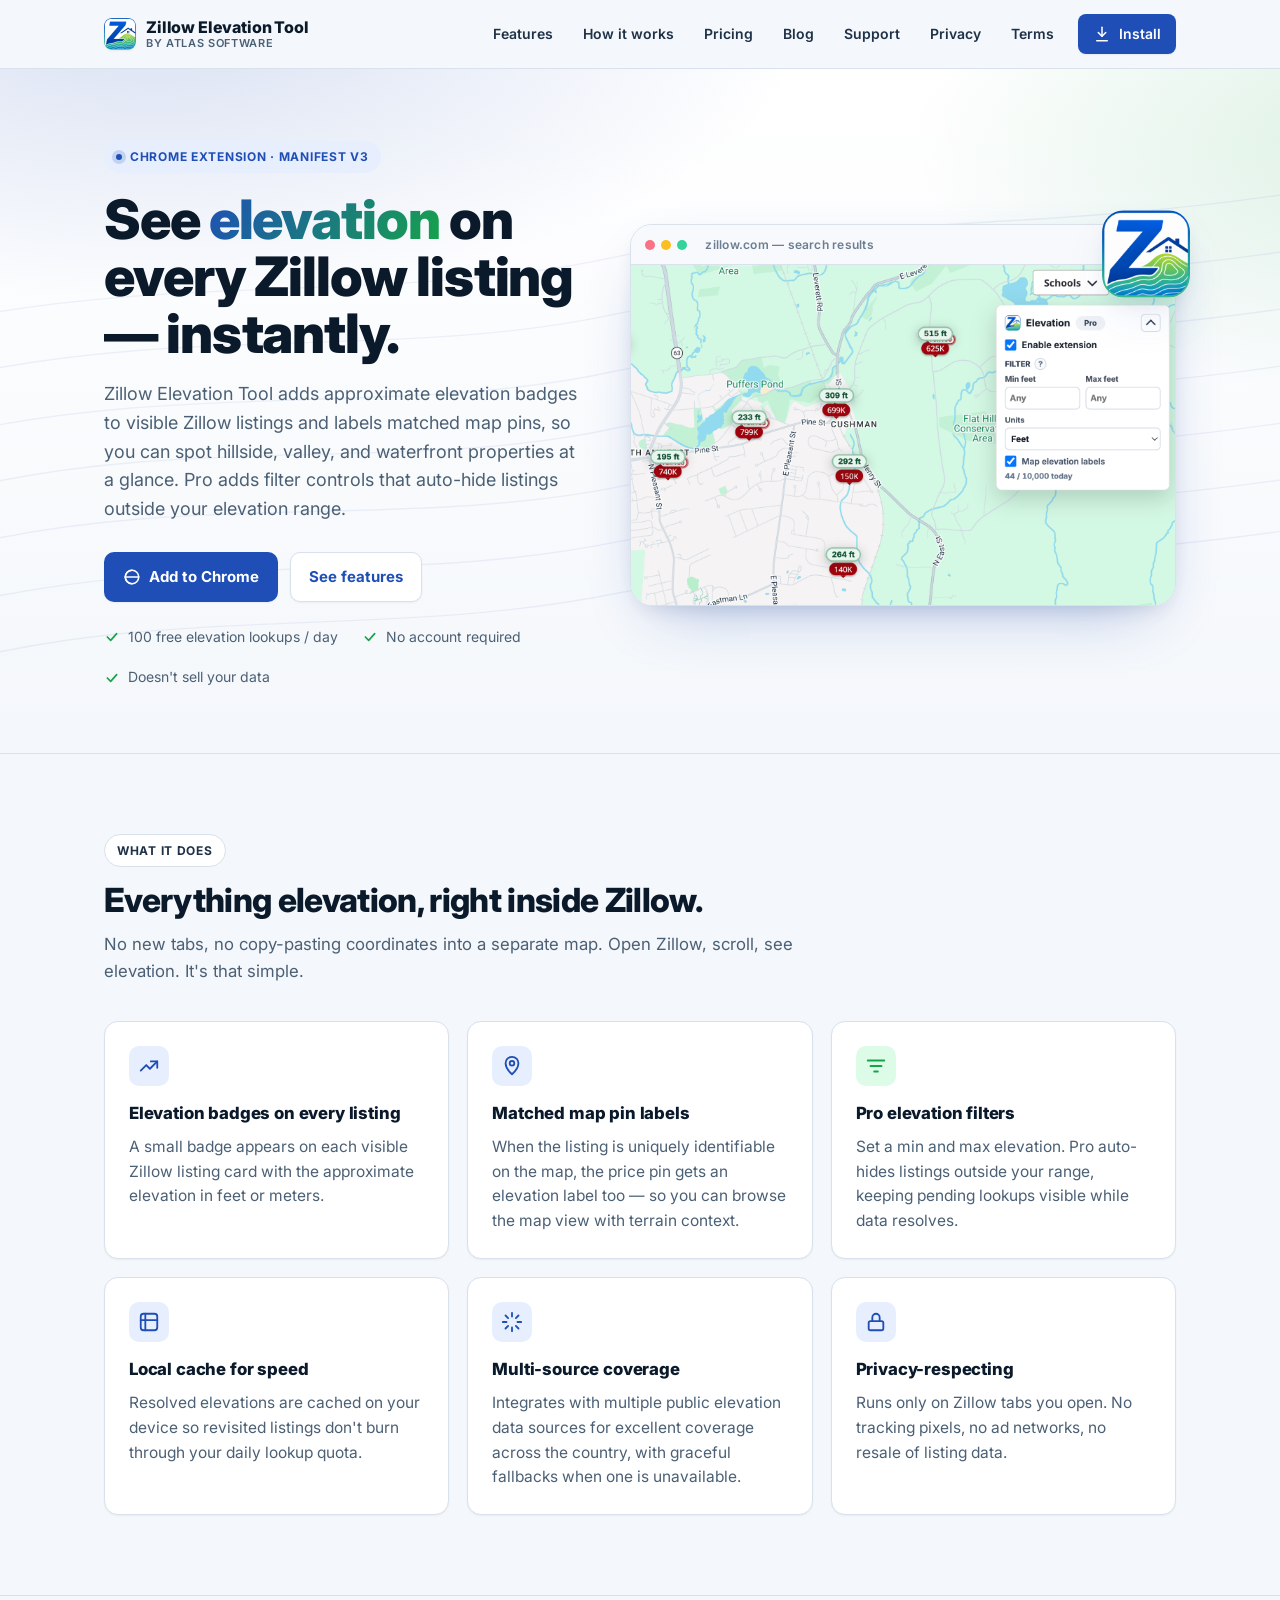
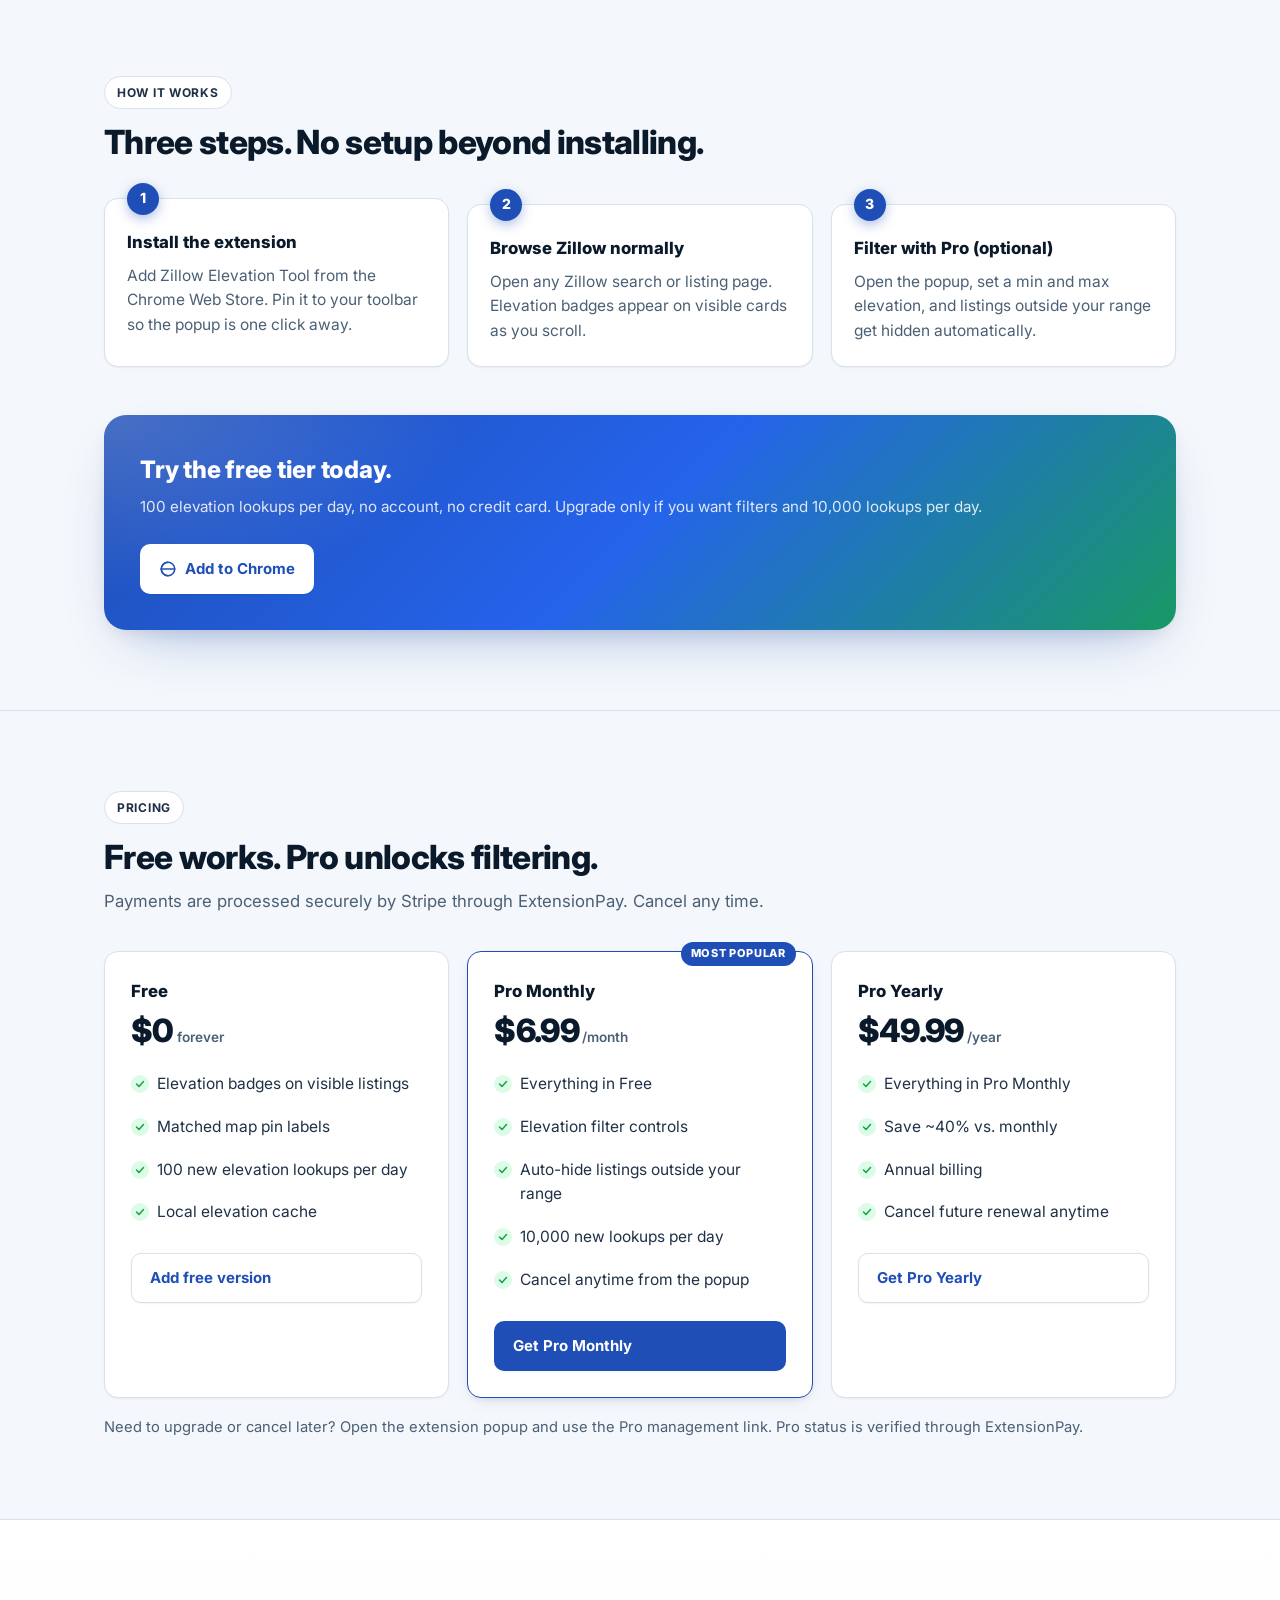
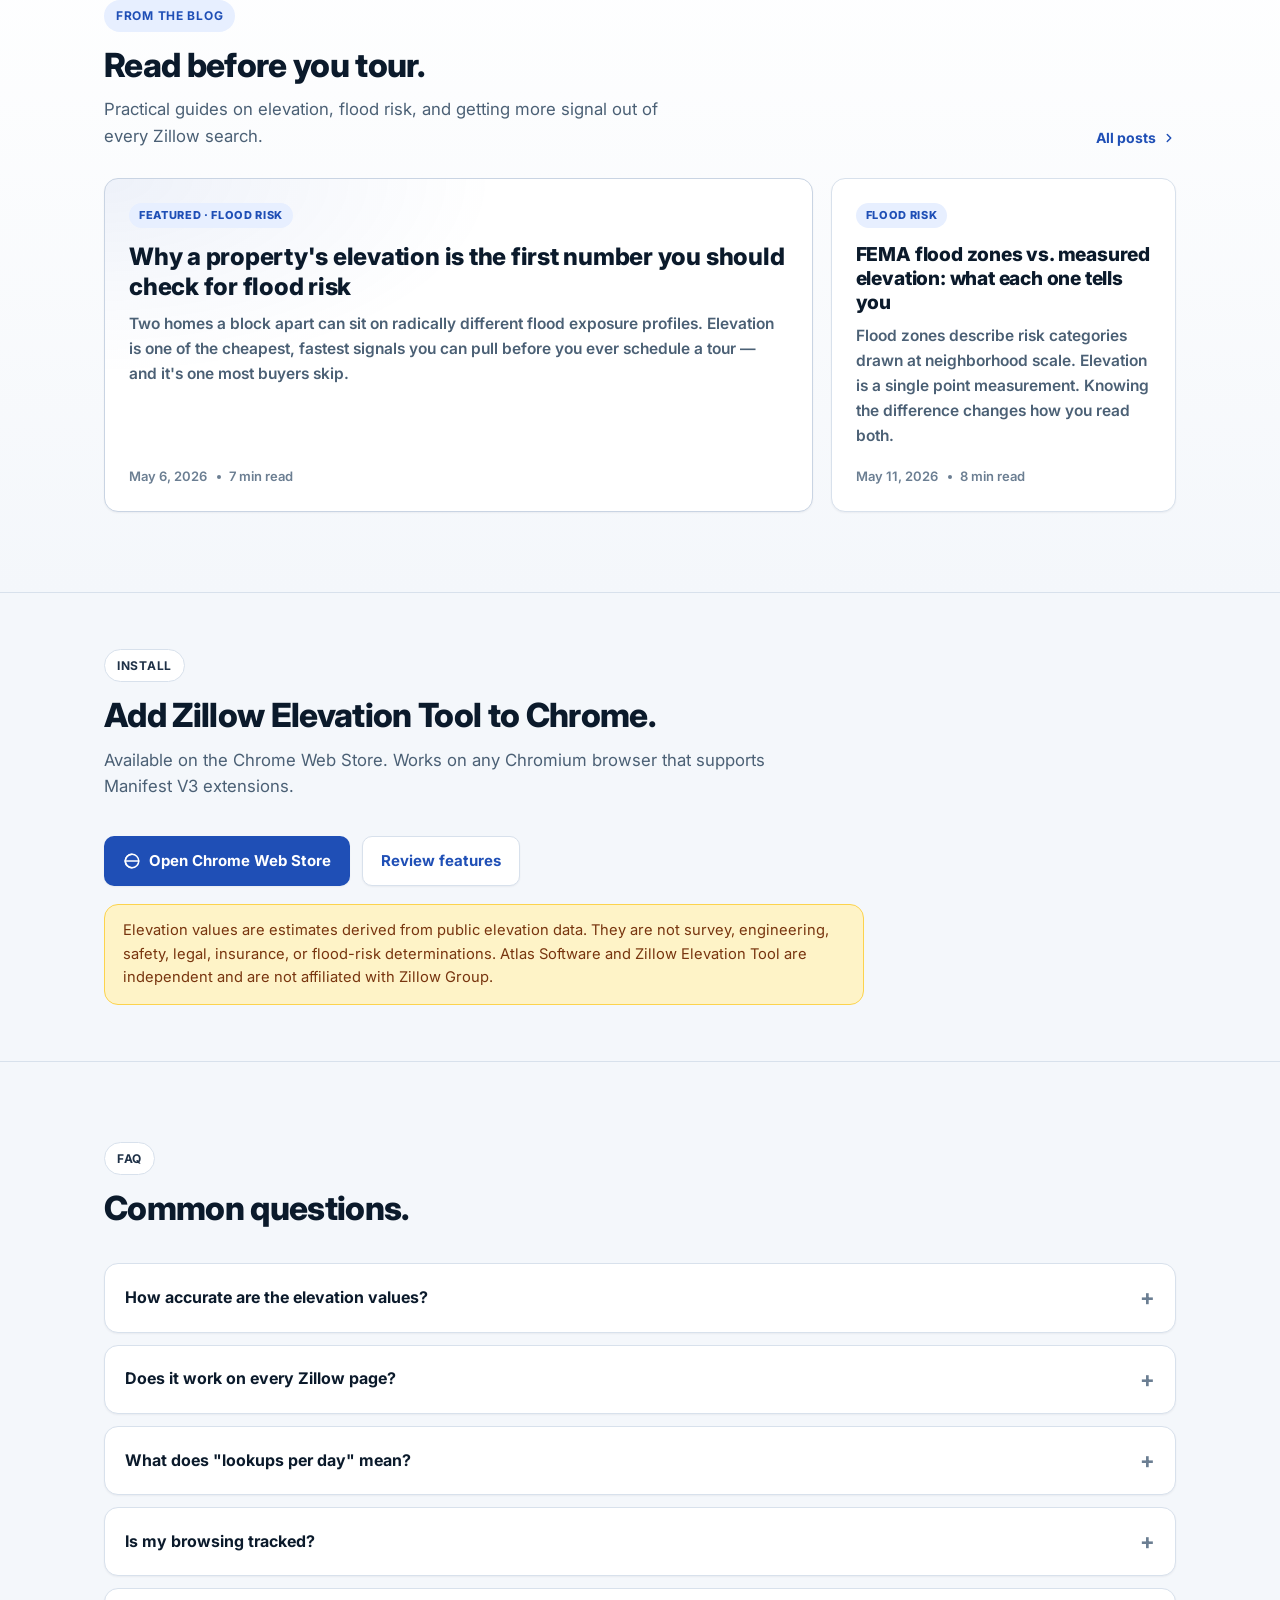
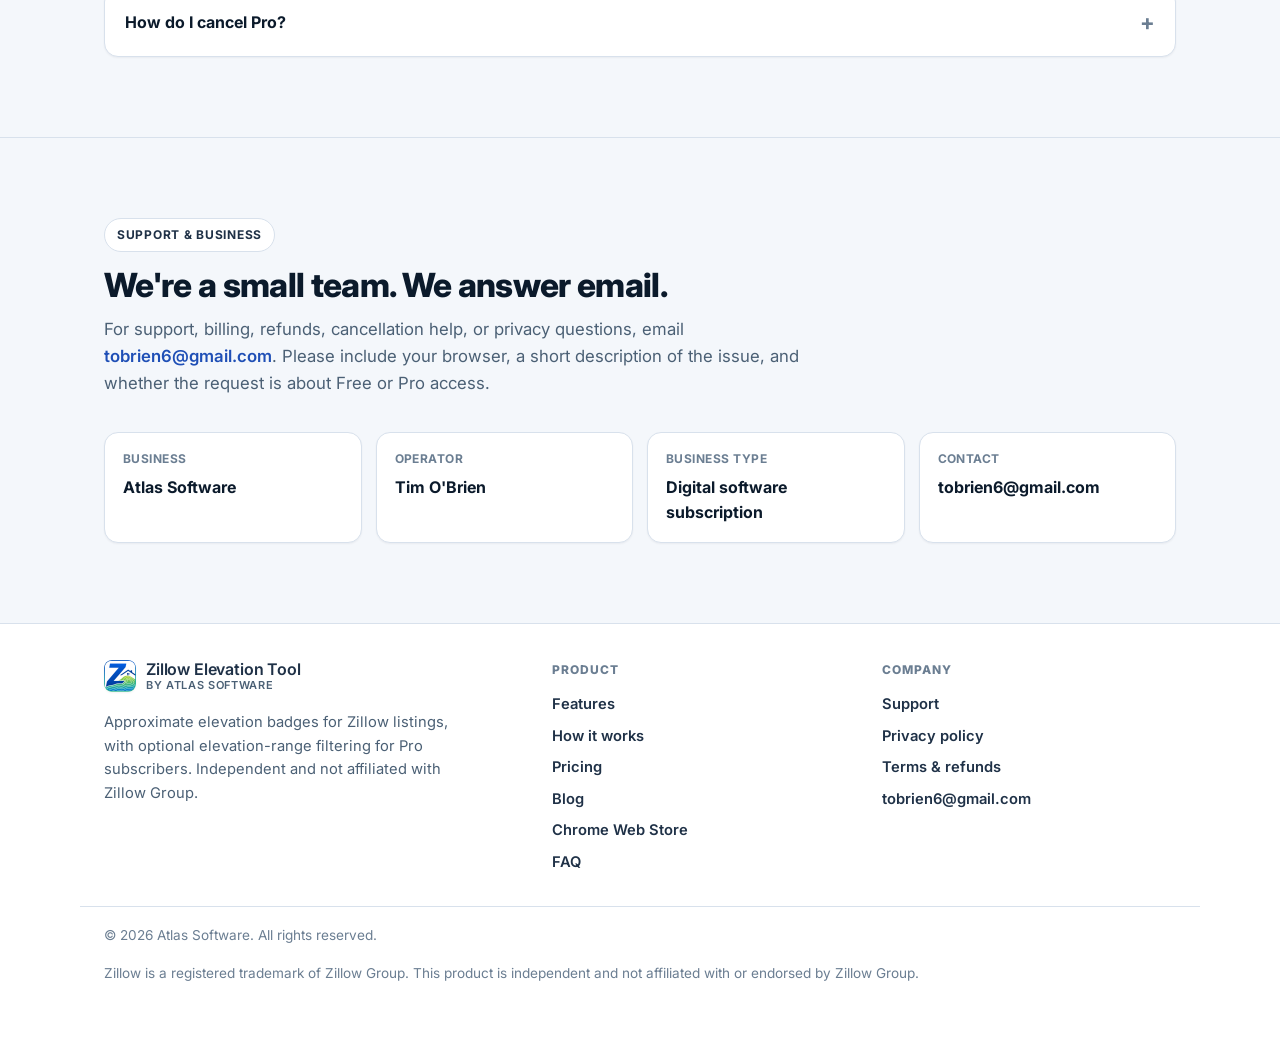
==== commit d4e221cd: "Publish FEMA flood zones vs. elevation post Adds the second blog post explaining how regulatory floo" ====
--- a/index.html
+++ b/index.html
@@ -552,12 +552,11 @@
               </span>
             </a>
 
-            <article
+            <a
               class="post-card"
-              aria-disabled="true"
-              style="opacity: 0.6; cursor: default"
+              href="./blog/fema-flood-zones-vs-elevation.html"
             >
-              <span class="post-card__tag">Coming soon</span>
+              <span class="post-card__tag">Flood risk</span>
               <h3>
                 FEMA flood zones vs. measured elevation: what each one tells
                 you
@@ -568,9 +567,10 @@
                 difference changes how you read both.
               </p>
               <span class="post-card__meta">
-                <time>Draft</time>
+                <time datetime="2026-05-11">May 11, 2026</time>
+                <span class="post-card__readtime">8 min read</span>
               </span>
-            </article>
+            </a>
           </div>
         </div>
       </section>
